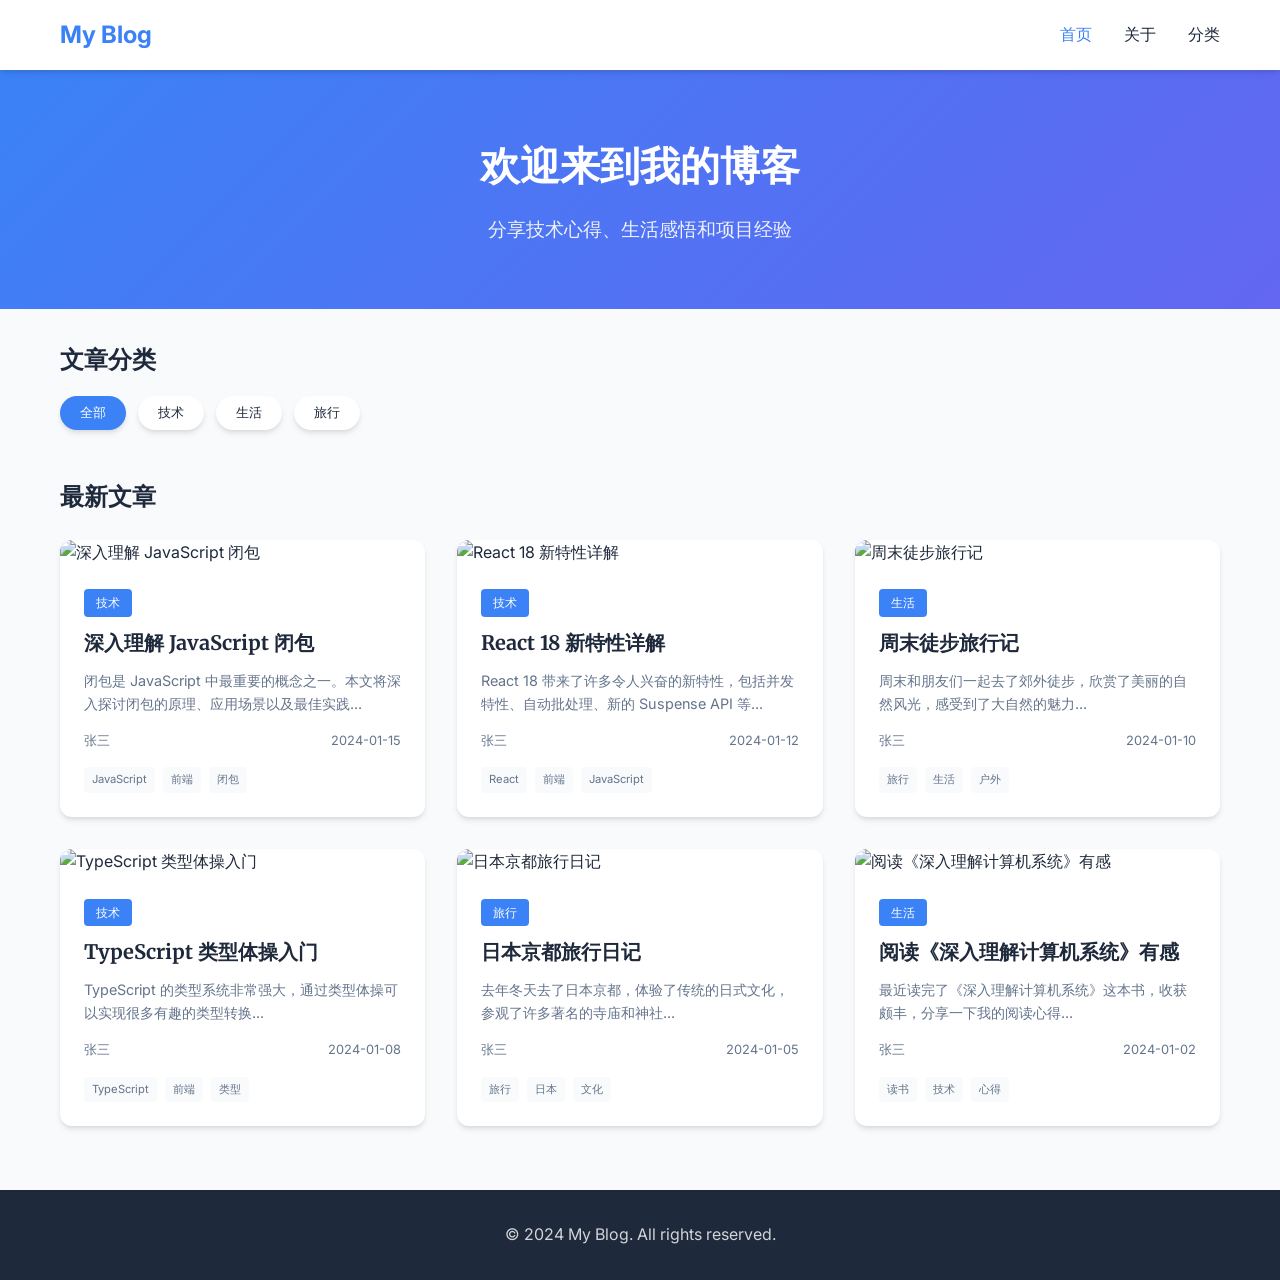
==== index.html @ d818fada "Initial commit for personal blog" ====
<!DOCTYPE html>
<html lang="zh-CN">
<head>
  <meta charset="UTF-8">
  <meta name="viewport" content="width=device-width, initial-scale=1.0">
  <title>个人博客 - 首页</title>
  <link rel="stylesheet" href="style.css">
  <link href="https://fonts.googleapis.com/css2?family=Inter:wght@300;400;500;600;700&family=Merriweather:wght@400;700&display=swap" rel="stylesheet">
</head>
<body>
  <header class="header">
    <nav class="nav">
      <div class="container">
        <a href="index.html" class="logo">My Blog</a>
        <ul class="nav-links">
          <li><a href="index.html" class="active">首页</a></li>
          <li><a href="about.html">关于</a></li>
          <li><a href="#categories">分类</a></li>
        </ul>
      </div>
    </nav>
  </header>

  <section class="hero">
    <div class="container hero-content">
      <h1>欢迎来到我的博客</h1>
      <p>分享技术心得、生活感悟和项目经验</p>
    </div>
  </section>

  <main class="main">
    <div class="container">
      <div class="content-wrapper">
        <section id="categories" class="categories">
          <h2>文章分类</h2>
          <div class="category-list">
            <button class="category-btn active" data-category="all">全部</button>
            <button class="category-btn" data-category="技术">技术</button>
            <button class="category-btn" data-category="生活">生活</button>
            <button class="category-btn" data-category="旅行">旅行</button>
          </div>
        </section>

        <section class="articles">
          <h2>最新文章</h2>
          <div class="article-grid" id="articleGrid">
          </div>
        </section>
      </div>
    </div>
  </main>

  <footer class="footer">
    <div class="container">
      <p>&copy; 2024 My Blog. All rights reserved.</p>
    </div>
  </footer>

  <script src="script.js"></script>
</body>
</html>
---- style.css ----
:root {
  --primary-color: #3B82F6;
  --secondary-color: #6366F1;
  --background-light: #F8FAFC;
  --text-dark: #1E293B;
  --text-muted: #64748B;
  --accent-orange: #F97316;
  --white: #FFFFFF;
  --shadow: 0 4px 6px -1px rgba(0, 0, 0, 0.1), 0 2px 4px -1px rgba(0, 0, 0, 0.06);
  --shadow-lg: 0 10px 15px -3px rgba(0, 0, 0, 0.1), 0 4px 6px -2px rgba(0, 0, 0, 0.05);
}

* {
  margin: 0;
  padding: 0;
  box-sizing: border-box;
}

body {
  font-family: 'Inter', sans-serif;
  background-color: var(--background-light);
  color: var(--text-dark);
  line-height: 1.6;
}

.container {
  max-width: 1200px;
  margin: 0 auto;
  padding: 0 20px;
}

.header {
  background: var(--white);
  box-shadow: var(--shadow);
  position: sticky;
  top: 0;
  z-index: 100;
}

.nav {
  padding: 1rem 0;
}

.nav .container {
  display: flex;
  justify-content: space-between;
  align-items: center;
}

.logo {
  font-size: 1.5rem;
  font-weight: 700;
  color: var(--primary-color);
  text-decoration: none;
}

.nav-links {
  list-style: none;
  display: flex;
  gap: 2rem;
}

.nav-links a {
  text-decoration: none;
  color: var(--text-dark);
  font-weight: 500;
  transition: color 0.3s ease;
}

.nav-links a:hover,
.nav-links a.active {
  color: var(--primary-color);
}

.hero {
  background: linear-gradient(135deg, var(--primary-color) 0%, var(--secondary-color) 100%);
  color: white;
  padding: 4rem 0;
  text-align: center;
}

.hero-content h1 {
  font-family: 'Merriweather', serif;
  font-size: 2.5rem;
  margin-bottom: 1rem;
}

.hero-content p {
  font-size: 1.2rem;
  opacity: 0.9;
}

.main {
  padding: 2rem 0;
}

.content-wrapper {
  display: grid;
  gap: 2rem;
}

.categories {
  margin-bottom: 1rem;
}

.categories h2 {
  font-family: 'Merriweather', serif;
  margin-bottom: 1rem;
  color: var(--text-dark);
}

.category-list {
  display: flex;
  flex-wrap: wrap;
  gap: 0.75rem;
}

.category-btn {
  padding: 0.5rem 1.25rem;
  border: none;
  border-radius: 20px;
  background: var(--white);
  color: var(--text-dark);
  cursor: pointer;
  font-weight: 500;
  transition: all 0.3s ease;
  box-shadow: var(--shadow);
}

.category-btn:hover,
.category-btn.active {
  background: var(--primary-color);
  color: white;
}

.articles h2 {
  font-family: 'Merriweather', serif;
  margin-bottom: 1.5rem;
  color: var(--text-dark);
}

.article-grid {
  display: grid;
  grid-template-columns: repeat(auto-fill, minmax(350px, 1fr));
  gap: 2rem;
}

.article-card {
  background: var(--white);
  border-radius: 12px;
  overflow: hidden;
  box-shadow: var(--shadow);
  transition: transform 0.3s ease, box-shadow 0.3s ease;
  cursor: pointer;
}

.article-card:hover {
  transform: translateY(-5px);
  box-shadow: var(--shadow-lg);
}

.article-image {
  width: 100%;
  height: 200px;
  object-fit: cover;
}

.article-content {
  padding: 1.5rem;
}

.article-category {
  display: inline-block;
  padding: 0.25rem 0.75rem;
  background: var(--primary-color);
  color: white;
  border-radius: 4px;
  font-size: 0.75rem;
  margin-bottom: 0.75rem;
}

.article-title {
  font-family: 'Merriweather', serif;
  font-size: 1.25rem;
  margin-bottom: 0.75rem;
  color: var(--text-dark);
  line-height: 1.4;
}

.article-excerpt {
  color: var(--text-muted);
  font-size: 0.9rem;
  margin-bottom: 1rem;
  display: -webkit-box;
  -webkit-line-clamp: 2;
  -webkit-box-orient: vertical;
  overflow: hidden;
}

.article-meta {
  display: flex;
  justify-content: space-between;
  align-items: center;
  color: var(--text-muted);
  font-size: 0.8rem;
}

.tags {
  display: flex;
  flex-wrap: wrap;
  gap: 0.5rem;
  margin-top: 1rem;
}

.tag {
  padding: 0.25rem 0.5rem;
  background: var(--background-light);
  color: var(--text-muted);
  border-radius: 4px;
  font-size: 0.7rem;
}

.footer {
  background: var(--text-dark);
  color: white;
  text-align: center;
  padding: 2rem 0;
  margin-top: 2rem;
}

.footer p {
  opacity: 0.8;
}

@media (max-width: 768px) {
  .nav-links {
    gap: 1rem;
  }
  
  .hero-content h1 {
    font-size: 1.8rem;
  }
  
  .article-grid {
    grid-template-columns: 1fr;
  }
  
  .article-card {
    margin-bottom: 1rem;
  }
}

.about-page {
  max-width: 800px;
  margin: 0 auto;
}

.about-header {
  text-align: center;
  margin-bottom: 2rem;
}

.about-avatar {
  width: 150px;
  height: 150px;
  border-radius: 50%;
  object-fit: cover;
  margin-bottom: 1rem;
  border: 4px solid var(--primary-color);
}

.about-header h1 {
  font-family: 'Merriweather', serif;
  font-size: 2rem;
  margin-bottom: 0.5rem;
}

.about-header p {
  color: var(--text-muted);
}

.about-section {
  background: var(--white);
  border-radius: 12px;
  padding: 2rem;
  margin-bottom: 2rem;
  box-shadow: var(--shadow);
}

.about-section h2 {
  font-family: 'Merriweather', serif;
  margin-bottom: 1rem;
  color: var(--primary-color);
}

.about-section p {
  color: var(--text-muted);
  line-height: 1.8;
  margin-bottom: 1rem;
}

.skills {
  display: flex;
  flex-wrap: wrap;
  gap: 0.75rem;
}

.skill-tag {
  padding: 0.5rem 1rem;
  background: linear-gradient(135deg, var(--primary-color) 0%, var(--secondary-color) 100%);
  color: white;
  border-radius: 20px;
  font-weight: 500;
}

.contact-info {
  display: flex;
  flex-direction: column;
  gap: 0.75rem;
}

.contact-info a {
  color: var(--primary-color);
  text-decoration: none;
  transition: color 0.3s ease;
}

.contact-info a:hover {
  color: var(--secondary-color);
}

.article-detail {
  max-width: 800px;
  margin: 0 auto;
}

.article-detail-header {
  margin-bottom: 2rem;
}

.article-detail-title {
  font-family: 'Merriweather', serif;
  font-size: 2.2rem;
  margin-bottom: 1rem;
}

.article-detail-meta {
  display: flex;
  flex-wrap: wrap;
  gap: 1.5rem;
  color: var(--text-muted);
  font-size: 0.9rem;
  margin-bottom: 1.5rem;
}

.article-detail-content {
  background: var(--white);
  border-radius: 12px;
  padding: 2rem;
  box-shadow: var(--shadow);
}

.article-detail-content p {
  margin-bottom: 1.5rem;
  font-size: 1.1rem;
  line-height: 1.8;
  color: var(--text-dark);
}

.article-detail-content h3 {
  font-family: 'Merriweather', serif;
  margin: 2rem 0 1rem;
  color: var(--primary-color);
}

.article-detail-content code {
  background: var(--background-light);
  padding: 0.25rem 0.5rem;
  border-radius: 4px;
  font-family: 'Consolas', monospace;
}

.article-detail-content pre {
  background: #1E293B;
  color: white;
  padding: 1rem;
  border-radius: 8px;
  overflow-x: auto;
  margin: 1rem 0;
}

.article-detail-content pre code {
  background: none;
  padding: 0;
}

.comments-section {
  margin-top: 2rem;
  background: var(--white);
  border-radius: 12px;
  padding: 2rem;
  box-shadow: var(--shadow);
}

.comments-section h3 {
  font-family: 'Merriweather', serif;
  margin-bottom: 1.5rem;
}

.comment {
  padding: 1rem;
  border-bottom: 1px solid var(--background-light);
  margin-bottom: 1rem;
}

.comment:last-child {
  border-bottom: none;
}

.comment-author {
  font-weight: 600;
  margin-bottom: 0.5rem;
}

.comment-text {
  color: var(--text-muted);
}

.back-link {
  display: inline-flex;
  align-items: center;
  gap: 0.5rem;
  color: var(--primary-color);
  text-decoration: none;
  font-weight: 500;
  margin-bottom: 2rem;
  transition: color 0.3s ease;
}

.back-link:hover {
  color: var(--secondary-color);
}

.related-articles {
  margin-top: 2rem;
}

.related-articles h3 {
  font-family: 'Merriweather', serif;
  margin-bottom: 1.5rem;
}

.related-list {
  display: grid;
  grid-template-columns: repeat(auto-fill, minmax(250px, 1fr));
  gap: 1.5rem;
}

.related-item {
  background: var(--white);
  border-radius: 8px;
  padding: 1rem;
  box-shadow: var(--shadow);
  cursor: pointer;
  transition: transform 0.3s ease;
}

.related-item:hover {
  transform: translateX(5px);
}

.related-item-title {
  font-size: 0.95rem;
  font-weight: 600;
  margin-bottom: 0.5rem;
}

.related-item-category {
  font-size: 0.8rem;
  color: var(--text-muted);
}
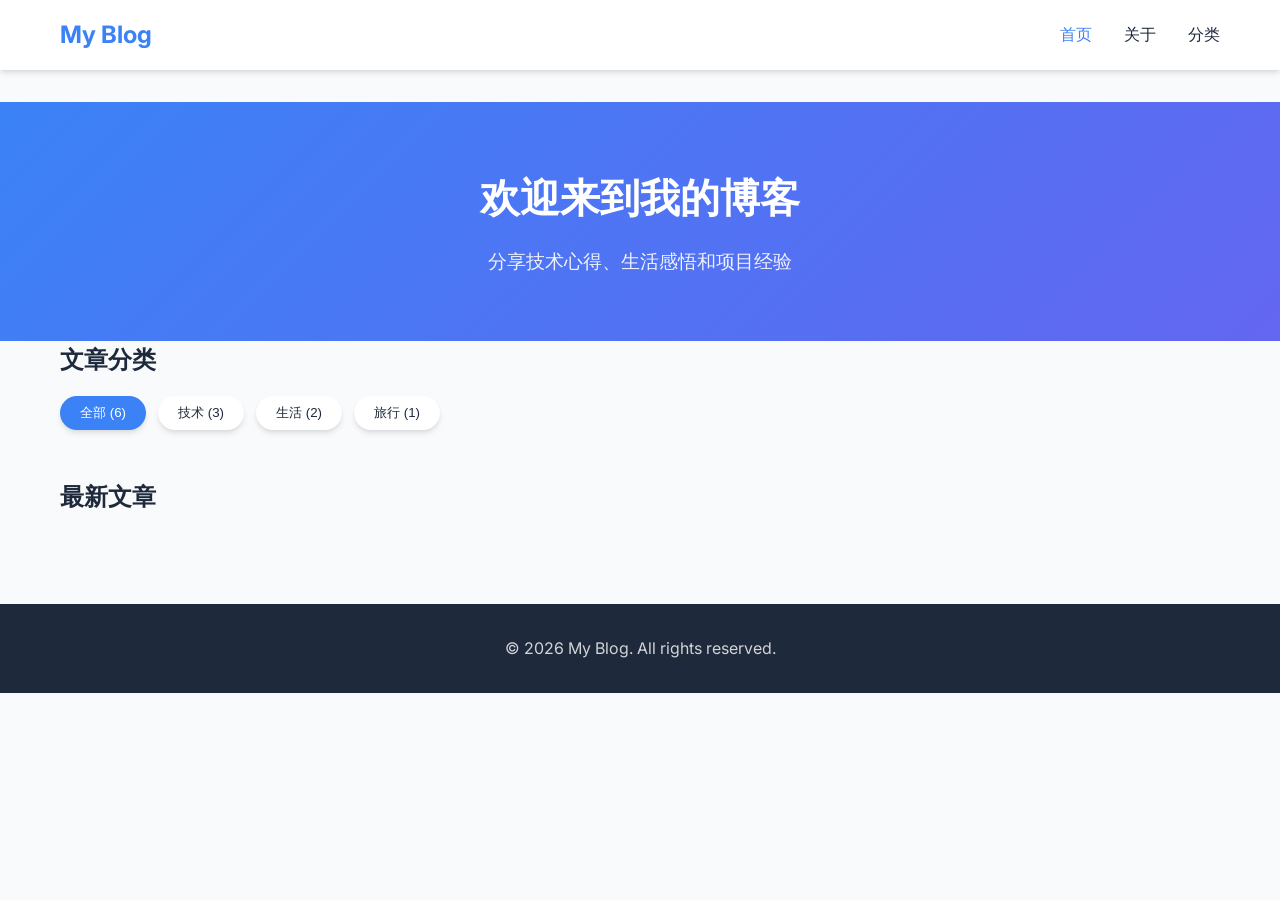
==== commit cd68c22f: "Refactor project structure: modularize components and pages" ====
--- a/index.html
+++ b/index.html
@@ -1,61 +1,32 @@
 <!DOCTYPE html>
 <html lang="zh-CN">
+
 <head>
   <meta charset="UTF-8">
   <meta name="viewport" content="width=device-width, initial-scale=1.0">
   <title>个人博客 - 首页</title>
-  <link rel="stylesheet" href="style.css">
-  <link href="https://fonts.googleapis.com/css2?family=Inter:wght@300;400;500;600;700&family=Merriweather:wght@400;700&display=swap" rel="stylesheet">
+  <link rel="stylesheet" href="src/styles/main.css">
+  <link
+    href="https://fonts.googleapis.com/css2?family=Inter:wght@300;400;500;600;700&family=Merriweather:wght@400;700&display=swap"
+    rel="stylesheet">
 </head>
+
 <body>
-  <header class="header">
-    <nav class="nav">
+  <div id="app">
+    <div id="header-container"></div>
+    <main class="main">
+      <div id="hero-container"></div>
       <div class="container">
-        <a href="index.html" class="logo">My Blog</a>
-        <ul class="nav-links">
-          <li><a href="index.html" class="active">首页</a></li>
-          <li><a href="about.html">关于</a></li>
-          <li><a href="#categories">分类</a></li>
-        </ul>
+        <div class="content-wrapper">
+          <div id="category-container"></div>
+          <div id="article-container"></div>
+        </div>
       </div>
-    </nav>
-  </header>
+    </main>
+    <div id="footer-container"></div>
+  </div>
 
-  <section class="hero">
-    <div class="container hero-content">
-      <h1>欢迎来到我的博客</h1>
-      <p>分享技术心得、生活感悟和项目经验</p>
-    </div>
-  </section>
+  <script type="module" src="src/pages/HomePage.js"></script>
+</body>
 
-  <main class="main">
-    <div class="container">
-      <div class="content-wrapper">
-        <section id="categories" class="categories">
-          <h2>文章分类</h2>
-          <div class="category-list">
-            <button class="category-btn active" data-category="all">全部</button>
-            <button class="category-btn" data-category="技术">技术</button>
-            <button class="category-btn" data-category="生活">生活</button>
-            <button class="category-btn" data-category="旅行">旅行</button>
-          </div>
-        </section>
-
-        <section class="articles">
-          <h2>最新文章</h2>
-          <div class="article-grid" id="articleGrid">
-          </div>
-        </section>
-      </div>
-    </div>
-  </main>
-
-  <footer class="footer">
-    <div class="container">
-      <p>&copy; 2024 My Blog. All rights reserved.</p>
-    </div>
-  </footer>
-
-  <script src="script.js"></script>
-</body>
 </html>
--- a/src/styles/main.css
+++ b/src/styles/main.css
@@ -0,0 +1,481 @@
+:root {
+  --primary-color: #3B82F6;
+  --secondary-color: #6366F1;
+  --background-light: #F8FAFC;
+  --text-dark: #1E293B;
+  --text-muted: #64748B;
+  --accent-orange: #F97316;
+  --white: #FFFFFF;
+  --shadow: 0 4px 6px -1px rgba(0, 0, 0, 0.1), 0 2px 4px -1px rgba(0, 0, 0, 0.06);
+  --shadow-lg: 0 10px 15px -3px rgba(0, 0, 0, 0.1), 0 4px 6px -2px rgba(0, 0, 0, 0.05);
+}
+
+* {
+  margin: 0;
+  padding: 0;
+  box-sizing: border-box;
+}
+
+body {
+  font-family: 'Inter', sans-serif;
+  background-color: var(--background-light);
+  color: var(--text-dark);
+  line-height: 1.6;
+}
+
+.container {
+  max-width: 1200px;
+  margin: 0 auto;
+  padding: 0 20px;
+}
+
+.header {
+  background: var(--white);
+  box-shadow: var(--shadow);
+  position: sticky;
+  top: 0;
+  z-index: 100;
+}
+
+.nav {
+  padding: 1rem 0;
+}
+
+.nav .container {
+  display: flex;
+  justify-content: space-between;
+  align-items: center;
+}
+
+.logo {
+  font-size: 1.5rem;
+  font-weight: 700;
+  color: var(--primary-color);
+  text-decoration: none;
+}
+
+.nav-links {
+  list-style: none;
+  display: flex;
+  gap: 2rem;
+}
+
+.nav-links a {
+  text-decoration: none;
+  color: var(--text-dark);
+  font-weight: 500;
+  transition: color 0.3s ease;
+}
+
+.nav-links a:hover,
+.nav-links a.active {
+  color: var(--primary-color);
+}
+
+.hero {
+  background: linear-gradient(135deg, var(--primary-color) 0%, var(--secondary-color) 100%);
+  color: white;
+  padding: 4rem 0;
+  text-align: center;
+}
+
+.hero-content h1 {
+  font-family: 'Merriweather', serif;
+  font-size: 2.5rem;
+  margin-bottom: 1rem;
+}
+
+.hero-content p {
+  font-size: 1.2rem;
+  opacity: 0.9;
+}
+
+.main {
+  padding: 2rem 0;
+}
+
+.content-wrapper {
+  display: grid;
+  gap: 2rem;
+}
+
+.categories {
+  margin-bottom: 1rem;
+}
+
+.categories h2 {
+  font-family: 'Merriweather', serif;
+  margin-bottom: 1rem;
+  color: var(--text-dark);
+}
+
+.category-list {
+  display: flex;
+  flex-wrap: wrap;
+  gap: 0.75rem;
+}
+
+.category-btn {
+  padding: 0.5rem 1.25rem;
+  border: none;
+  border-radius: 20px;
+  background: var(--white);
+  color: var(--text-dark);
+  cursor: pointer;
+  font-weight: 500;
+  transition: all 0.3s ease;
+  box-shadow: var(--shadow);
+}
+
+.category-btn:hover,
+.category-btn.active {
+  background: var(--primary-color);
+  color: white;
+}
+
+.articles h2 {
+  font-family: 'Merriweather', serif;
+  margin-bottom: 1.5rem;
+  color: var(--text-dark);
+}
+
+.article-grid {
+  display: grid;
+  grid-template-columns: repeat(auto-fill, minmax(350px, 1fr));
+  gap: 2rem;
+}
+
+.article-card {
+  background: var(--white);
+  border-radius: 12px;
+  overflow: hidden;
+  box-shadow: var(--shadow);
+  transition: transform 0.3s ease, box-shadow 0.3s ease;
+  cursor: pointer;
+}
+
+.article-card:hover {
+  transform: translateY(-5px);
+  box-shadow: var(--shadow-lg);
+}
+
+.article-image {
+  width: 100%;
+  height: 200px;
+  object-fit: cover;
+}
+
+.article-content {
+  padding: 1.5rem;
+}
+
+.article-category {
+  display: inline-block;
+  padding: 0.25rem 0.75rem;
+  background: var(--primary-color);
+  color: white;
+  border-radius: 4px;
+  font-size: 0.75rem;
+  margin-bottom: 0.75rem;
+}
+
+.article-title {
+  font-family: 'Merriweather', serif;
+  font-size: 1.25rem;
+  margin-bottom: 0.75rem;
+  color: var(--text-dark);
+  line-height: 1.4;
+}
+
+.article-excerpt {
+  color: var(--text-muted);
+  font-size: 0.9rem;
+  margin-bottom: 1rem;
+  display: -webkit-box;
+  -webkit-line-clamp: 2;
+  -webkit-box-orient: vertical;
+  overflow: hidden;
+}
+
+.article-meta {
+  display: flex;
+  justify-content: space-between;
+  align-items: center;
+  color: var(--text-muted);
+  font-size: 0.8rem;
+}
+
+.tags {
+  display: flex;
+  flex-wrap: wrap;
+  gap: 0.5rem;
+  margin-top: 1rem;
+}
+
+.tag {
+  padding: 0.25rem 0.5rem;
+  background: var(--background-light);
+  color: var(--text-muted);
+  border-radius: 4px;
+  font-size: 0.7rem;
+}
+
+.footer {
+  background: var(--text-dark);
+  color: white;
+  text-align: center;
+  padding: 2rem 0;
+  margin-top: 2rem;
+}
+
+.footer p {
+  opacity: 0.8;
+}
+
+@media (max-width: 768px) {
+  .nav-links {
+    gap: 1rem;
+  }
+  
+  .hero-content h1 {
+    font-size: 1.8rem;
+  }
+  
+  .article-grid {
+    grid-template-columns: 1fr;
+  }
+  
+  .article-card {
+    margin-bottom: 1rem;
+  }
+}
+
+.about-page {
+  max-width: 800px;
+  margin: 0 auto;
+}
+
+.about-header {
+  text-align: center;
+  margin-bottom: 2rem;
+}
+
+.about-avatar {
+  width: 150px;
+  height: 150px;
+  border-radius: 50%;
+  object-fit: cover;
+  margin-bottom: 1rem;
+  border: 4px solid var(--primary-color);
+}
+
+.about-header h1 {
+  font-family: 'Merriweather', serif;
+  font-size: 2rem;
+  margin-bottom: 0.5rem;
+}
+
+.about-header p {
+  color: var(--text-muted);
+}
+
+.about-section {
+  background: var(--white);
+  border-radius: 12px;
+  padding: 2rem;
+  margin-bottom: 2rem;
+  box-shadow: var(--shadow);
+}
+
+.about-section h2 {
+  font-family: 'Merriweather', serif;
+  margin-bottom: 1rem;
+  color: var(--primary-color);
+}
+
+.about-section p {
+  color: var(--text-muted);
+  line-height: 1.8;
+  margin-bottom: 1rem;
+}
+
+.skills {
+  display: flex;
+  flex-wrap: wrap;
+  gap: 0.75rem;
+}
+
+.skill-tag {
+  padding: 0.5rem 1rem;
+  background: linear-gradient(135deg, var(--primary-color) 0%, var(--secondary-color) 100%);
+  color: white;
+  border-radius: 20px;
+  font-weight: 500;
+}
+
+.contact-info {
+  display: flex;
+  flex-direction: column;
+  gap: 0.75rem;
+}
+
+.contact-info a {
+  color: var(--primary-color);
+  text-decoration: none;
+  transition: color 0.3s ease;
+}
+
+.contact-info a:hover {
+  color: var(--secondary-color);
+}
+
+.article-detail {
+  max-width: 800px;
+  margin: 0 auto;
+}
+
+.article-detail-header {
+  margin-bottom: 2rem;
+}
+
+.article-detail-title {
+  font-family: 'Merriweather', serif;
+  font-size: 2.2rem;
+  margin-bottom: 1rem;
+}
+
+.article-detail-meta {
+  display: flex;
+  flex-wrap: wrap;
+  gap: 1.5rem;
+  color: var(--text-muted);
+  font-size: 0.9rem;
+  margin-bottom: 1.5rem;
+}
+
+.article-detail-content {
+  background: var(--white);
+  border-radius: 12px;
+  padding: 2rem;
+  box-shadow: var(--shadow);
+}
+
+.article-detail-content p {
+  margin-bottom: 1.5rem;
+  font-size: 1.1rem;
+  line-height: 1.8;
+  color: var(--text-dark);
+}
+
+.article-detail-content h3 {
+  font-family: 'Merriweather', serif;
+  margin: 2rem 0 1rem;
+  color: var(--primary-color);
+}
+
+.article-detail-content code {
+  background: var(--background-light);
+  padding: 0.25rem 0.5rem;
+  border-radius: 4px;
+  font-family: 'Consolas', monospace;
+}
+
+.article-detail-content pre {
+  background: #1E293B;
+  color: white;
+  padding: 1rem;
+  border-radius: 8px;
+  overflow-x: auto;
+  margin: 1rem 0;
+}
+
+.article-detail-content pre code {
+  background: none;
+  padding: 0;
+}
+
+.comments-section {
+  margin-top: 2rem;
+  background: var(--white);
+  border-radius: 12px;
+  padding: 2rem;
+  box-shadow: var(--shadow);
+}
+
+.comments-section h3 {
+  font-family: 'Merriweather', serif;
+  margin-bottom: 1.5rem;
+}
+
+.comment {
+  padding: 1rem;
+  border-bottom: 1px solid var(--background-light);
+  margin-bottom: 1rem;
+}
+
+.comment:last-child {
+  border-bottom: none;
+}
+
+.comment-author {
+  font-weight: 600;
+  margin-bottom: 0.5rem;
+}
+
+.comment-text {
+  color: var(--text-muted);
+}
+
+.back-link {
+  display: inline-flex;
+  align-items: center;
+  gap: 0.5rem;
+  color: var(--primary-color);
+  text-decoration: none;
+  font-weight: 500;
+  margin-bottom: 2rem;
+  transition: color 0.3s ease;
+}
+
+.back-link:hover {
+  color: var(--secondary-color);
+}
+
+.related-articles {
+  margin-top: 2rem;
+}
+
+.related-articles h3 {
+  font-family: 'Merriweather', serif;
+  margin-bottom: 1.5rem;
+}
+
+.related-list {
+  display: grid;
+  grid-template-columns: repeat(auto-fill, minmax(250px, 1fr));
+  gap: 1.5rem;
+}
+
+.related-item {
+  background: var(--white);
+  border-radius: 8px;
+  padding: 1rem;
+  box-shadow: var(--shadow);
+  cursor: pointer;
+  transition: transform 0.3s ease;
+}
+
+.related-item:hover {
+  transform: translateX(5px);
+}
+
+.related-item-title {
+  font-size: 0.95rem;
+  font-weight: 600;
+  margin-bottom: 0.5rem;
+}
+
+.related-item-category {
+  font-size: 0.8rem;
+  color: var(--text-muted);
+}
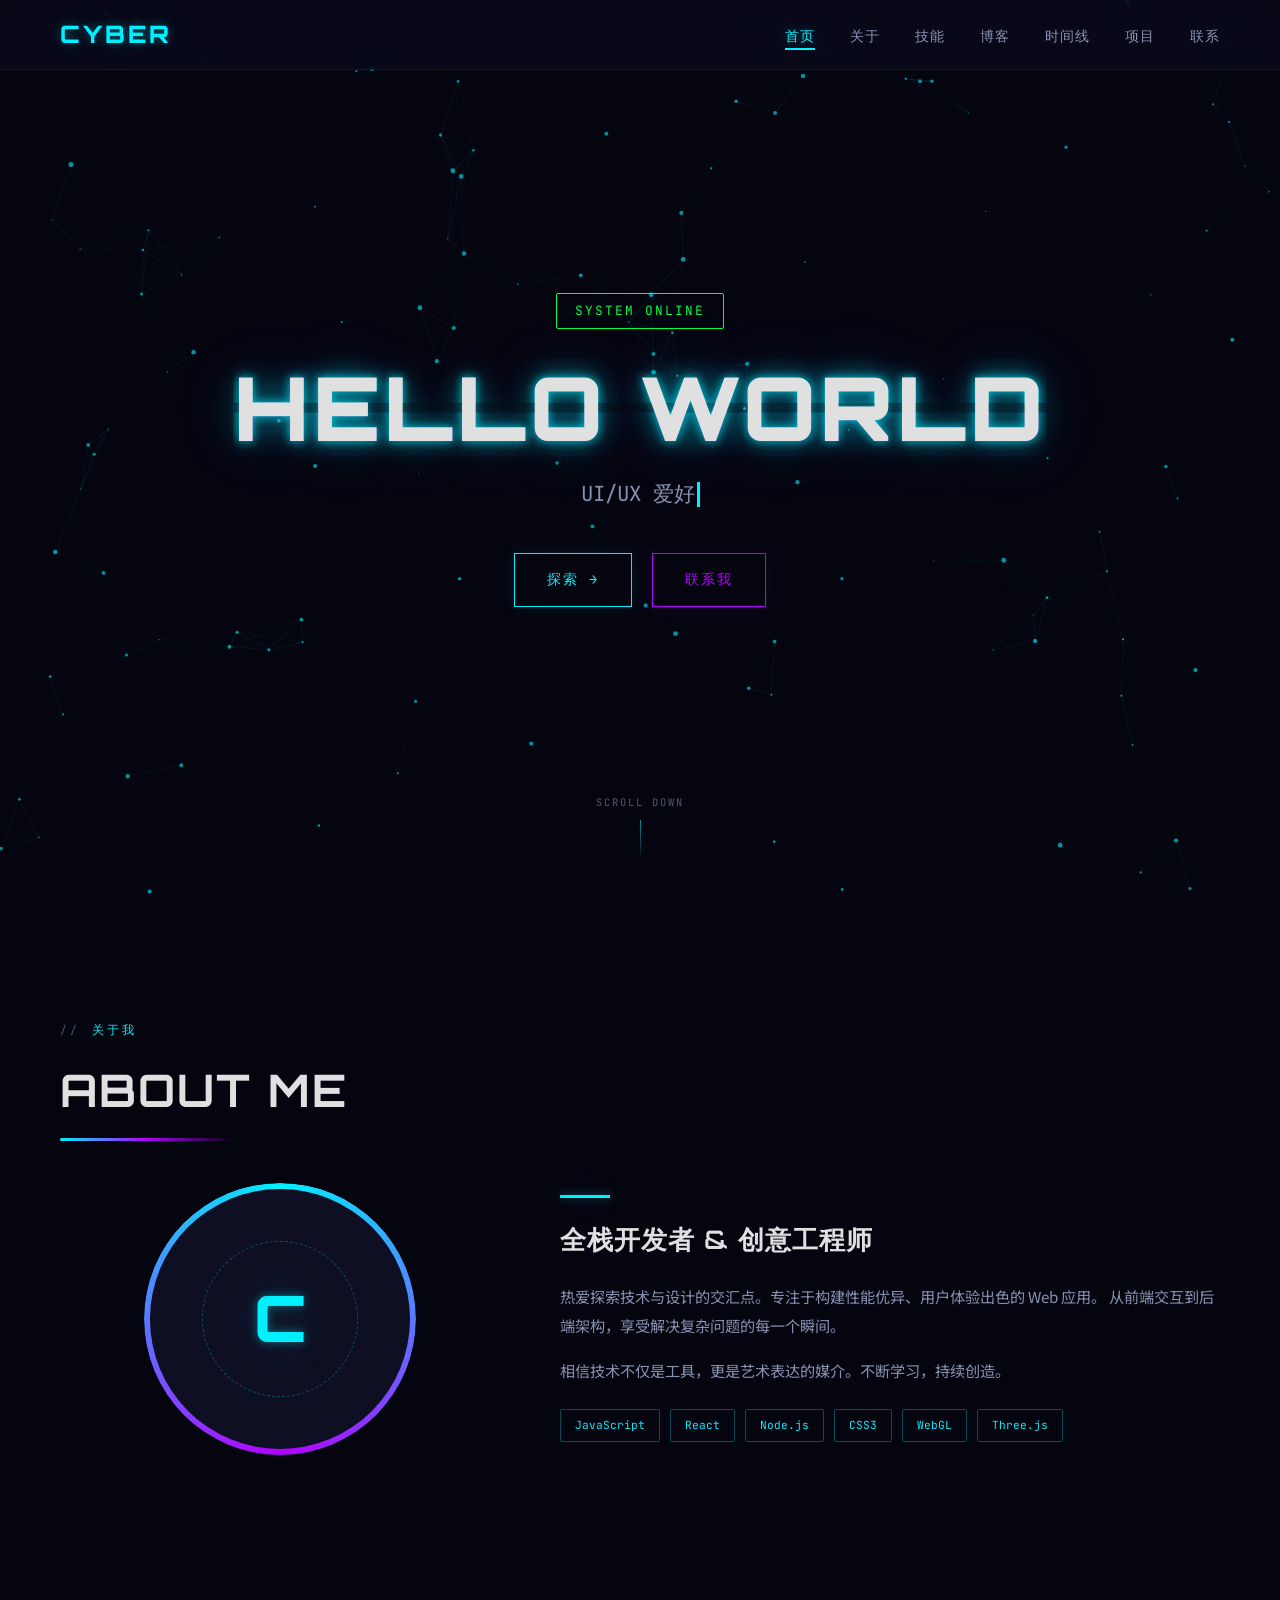
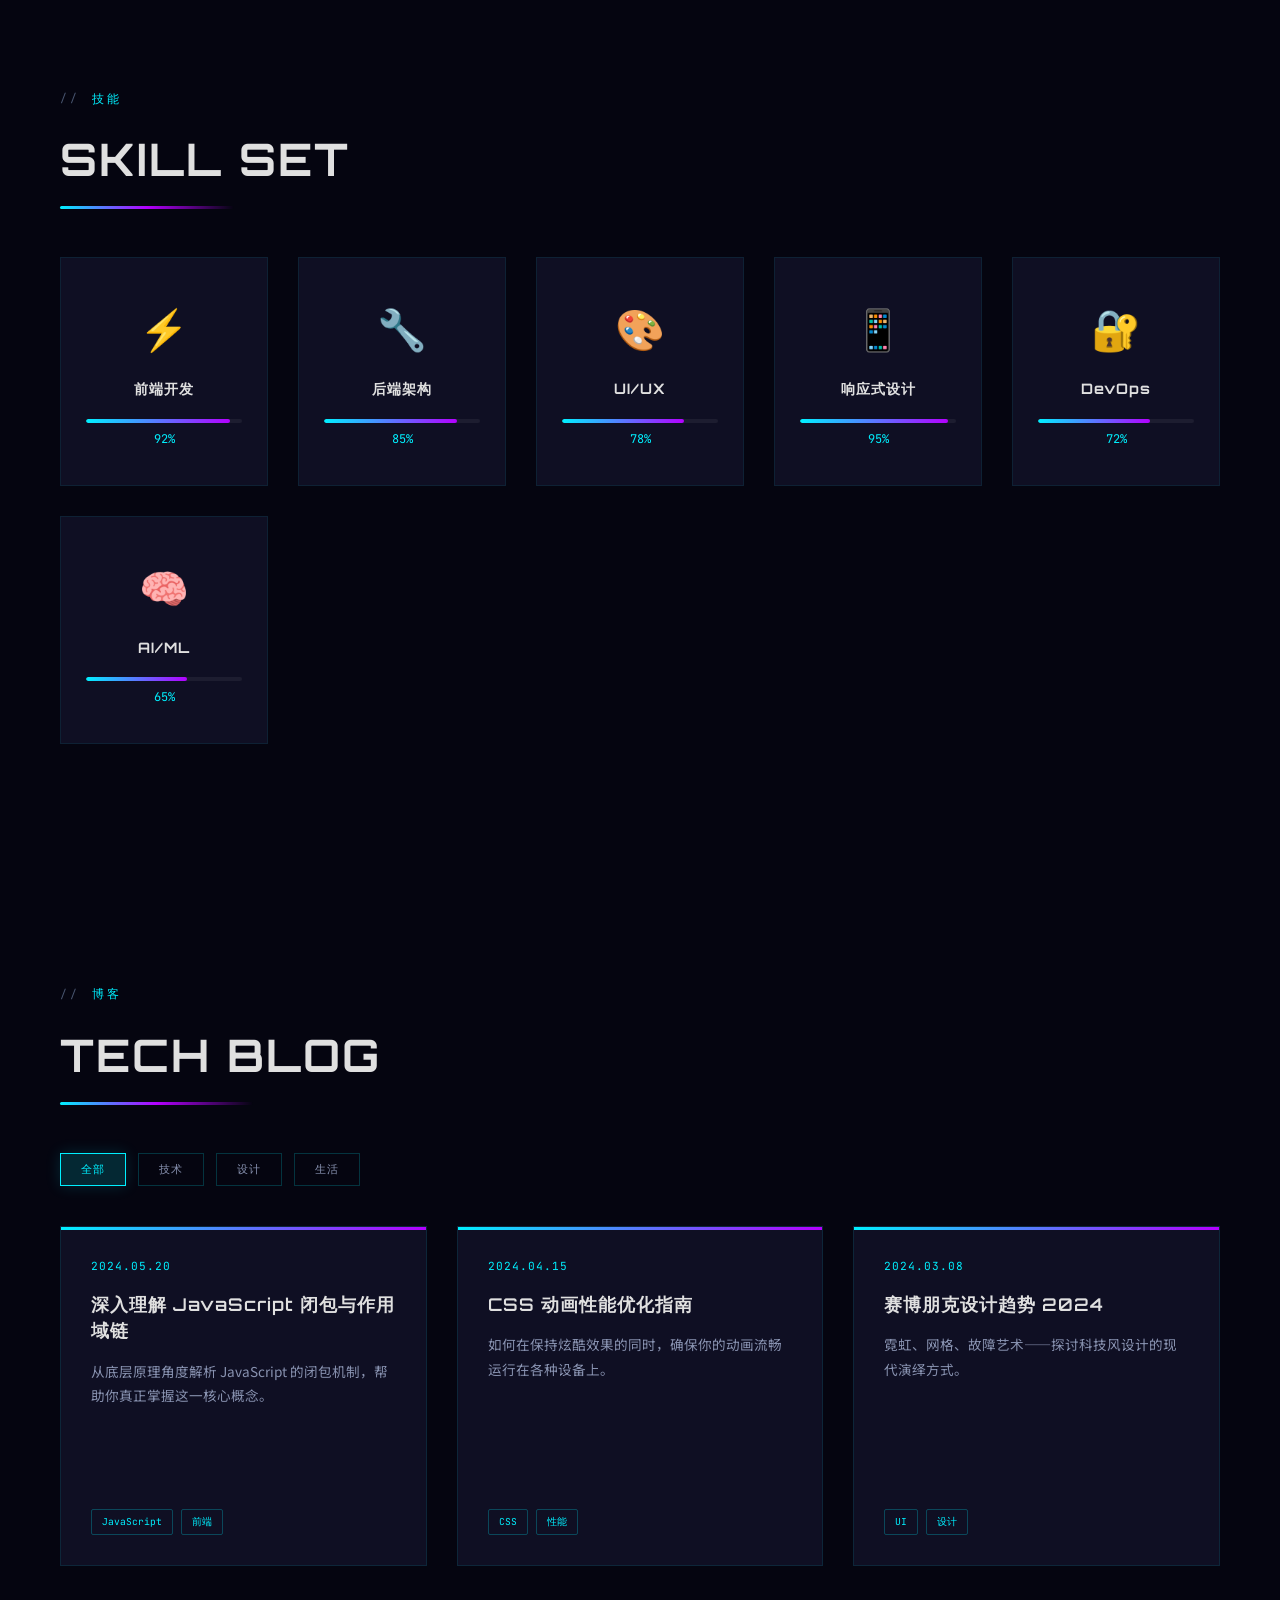
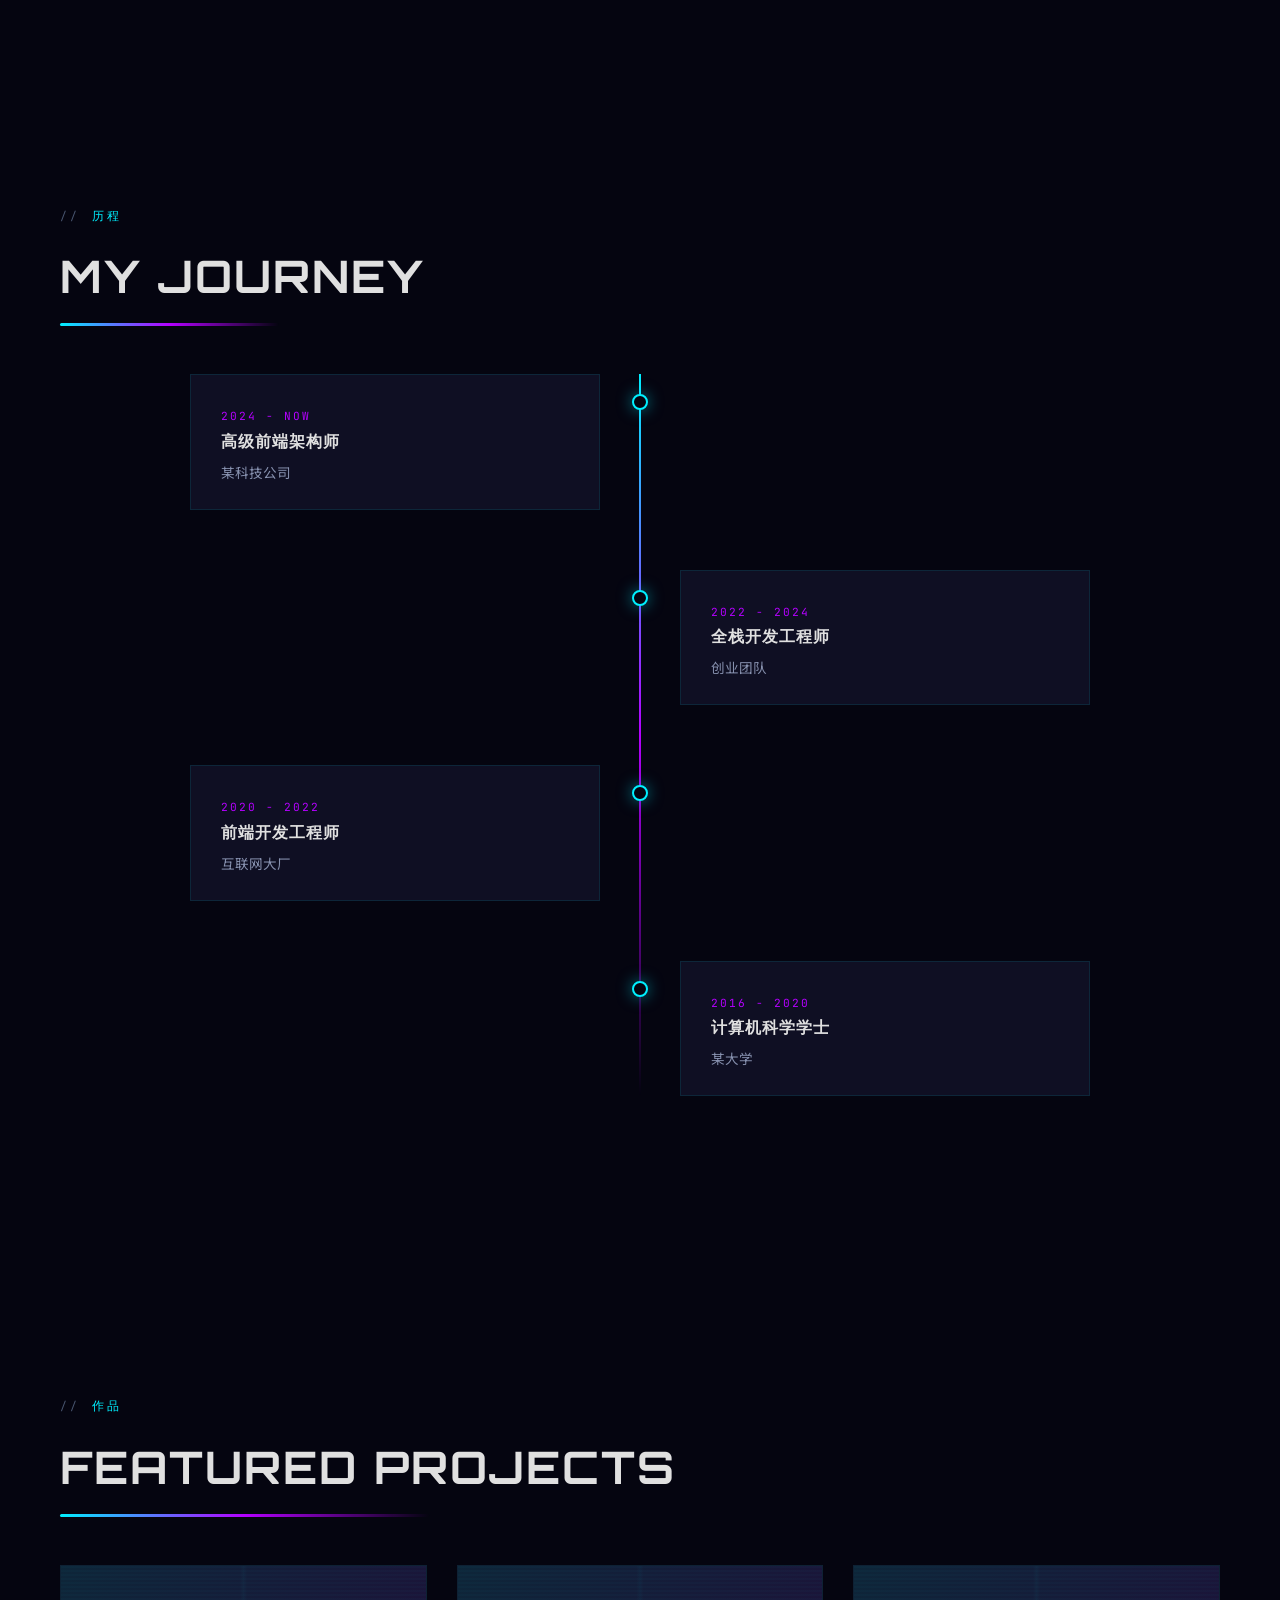
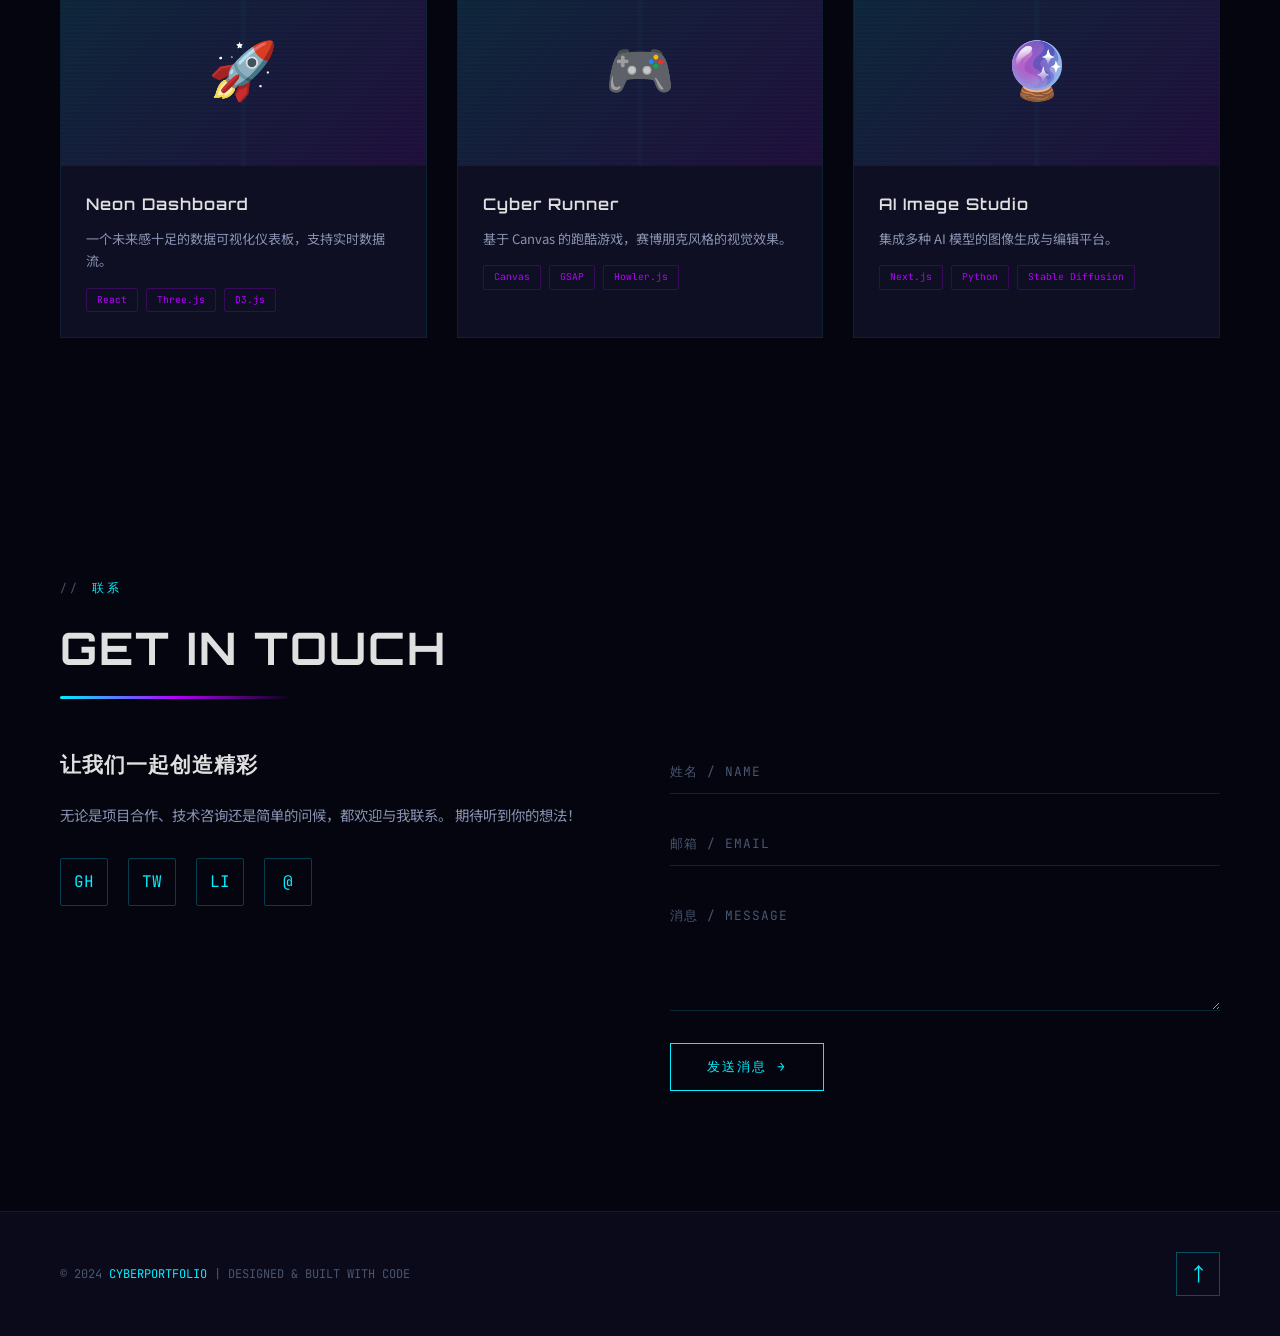
==== commit c176aa7a: "111" ====
--- a/index.html
+++ b/index.html
@@ -1,32 +1,1797 @@
 <!DOCTYPE html>
 <html lang="zh-CN">
-
 <head>
-  <meta charset="UTF-8">
-  <meta name="viewport" content="width=device-width, initial-scale=1.0">
-  <title>个人博客 - 首页</title>
-  <link rel="stylesheet" href="src/styles/main.css">
-  <link
-    href="https://fonts.googleapis.com/css2?family=Inter:wght@300;400;500;600;700&family=Merriweather:wght@400;700&display=swap"
-    rel="stylesheet">
+<meta charset="UTF-8">
+<meta name="viewport" content="width=device-width, initial-scale=1.0">
+<title>CYBERPORTFOLIO — 个人博客</title>
+<link rel="preconnect" href="https://fonts.googleapis.com">
+<link rel="preconnect" href="https://fonts.gstatic.com" crossorigin>
+<link href="https://fonts.googleapis.com/css2?family=Orbitron:wght@400;500;600;700;800;900&family=JetBrains+Mono:wght@300;400;500;600;700&family=Noto+Sans+SC:wght@300;400;500;700;900&display=swap" rel="stylesheet">
+<style>
+:root {
+  --bg-primary: #050510;
+  --bg-secondary: #0a0a1a;
+  --bg-card: #0f0f23;
+  --color-cyan: #00f0ff;
+  --color-cyan-dim: rgba(0, 240, 255, 0.15);
+  --color-purple: #b400ff;
+  --color-purple-dim: rgba(180, 0, 255, 0.15);
+  --color-green: #00ff41;
+  --color-green-dim: rgba(0, 255, 65, 0.12);
+  --color-white: #e0e0e0;
+  --color-gray: #8892b0;
+  --color-dark-gray: #495670;
+  --font-display: 'Orbitron', sans-serif;
+  --font-mono: 'JetBrains Mono', monospace;
+  --font-body: 'Noto Sans SC', sans-serif;
+  --nav-height: 70px;
+  --glow-cyan: 0 0 10px rgba(0, 240, 255, 0.4), 0 0 40px rgba(0, 240, 255, 0.15);
+  --glow-purple: 0 0 10px rgba(180, 0, 255, 0.4), 0 0 40px rgba(180, 0, 255, 0.15);
+}
+
+* { margin: 0; padding: 0; box-sizing: border-box; }
+
+html { scroll-behavior: smooth; scrollbar-width: thin; scrollbar-color: var(--color-cyan) var(--bg-primary); }
+
+body {
+  background: var(--bg-primary);
+  color: var(--color-white);
+  font-family: var(--font-body);
+  line-height: 1.7;
+  overflow-x: hidden;
+  cursor: default;
+}
+
+::-webkit-scrollbar { width: 6px; }
+::-webkit-scrollbar-track { background: var(--bg-primary); }
+::-webkit-scrollbar-thumb { background: var(--color-cyan); border-radius: 3px; }
+::-webkit-scrollbar-thumb:hover { background: var(--color-purple); }
+
+::selection { background: var(--color-cyan-dim); color: var(--color-cyan); }
+
+#particle-canvas {
+  position: fixed;
+  top: 0; left: 0;
+  width: 100%; height: 100%;
+  z-index: 0;
+  pointer-events: none;
+}
+
+/* ===== NAVIGATION ===== */
+.nav {
+  position: fixed;
+  top: 0; left: 0; right: 0;
+  height: var(--nav-height);
+  z-index: 1000;
+  display: flex;
+  align-items: center;
+  justify-content: space-between;
+  padding: 0 60px;
+  background: rgba(10, 10, 26, 0.75);
+  backdrop-filter: blur(20px) saturate(180%);
+  -webkit-backdrop-filter: blur(20px) saturate(180%);
+  border-bottom: 1px solid rgba(0, 240, 255, 0.08);
+  transition: all 0.3s ease;
+}
+
+.nav.scrolled { background: rgba(10, 10, 26, 0.92); box-shadow: 0 4px 30px rgba(0, 0, 0, 0.5); }
+
+.nav-logo {
+  font-family: var(--font-display);
+  font-size: 1.5rem;
+  font-weight: 800;
+  color: var(--color-cyan);
+  text-shadow: var(--glow-cyan);
+  letter-spacing: 3px;
+  text-decoration: none;
+  position: relative;
+}
+
+.nav-logo::after {
+  content: '';
+  position: absolute;
+  bottom: -2px; left: 0; right: 0;
+  height: 2px;
+  background: linear-gradient(90deg, var(--color-cyan), var(--color-purple));
+  transform: scaleX(0);
+  transition: transform 0.3s ease;
+  transform-origin: left;
+}
+
+.nav-logo:hover::after { transform: scaleX(1); }
+
+.nav-links {
+  display: flex;
+  list-style: none;
+  gap: 35px;
+}
+
+.nav-links a {
+  font-family: var(--font-mono);
+  font-size: 0.85rem;
+  color: var(--color-gray);
+  text-decoration: none;
+  position: relative;
+  padding: 5px 0;
+  transition: color 0.3s ease;
+  letter-spacing: 1px;
+}
+
+.nav-links a::before {
+  content: '';
+  position: absolute;
+  bottom: 0; left: 0; right: 0;
+  height: 2px;
+  background: var(--color-cyan);
+  transform: scaleX(0);
+  transition: transform 0.3s cubic-bezier(0.175, 0.885, 0.32, 1.275);
+}
+
+.nav-links a:hover, .nav-links a.active { color: var(--color-cyan); text-shadow: var(--glow-cyan); }
+.nav-links a:hover::before, .nav-links a.active::before { transform: scaleX(1); }
+
+.nav-toggle {
+  display: none;
+  flex-direction: column;
+  gap: 5px;
+  cursor: pointer;
+  z-index: 1001;
+}
+
+.nav-toggle span {
+  width: 28px;
+  height: 2px;
+  background: var(--color-cyan);
+  transition: all 0.3s ease;
+  box-shadow: 0 0 6px rgba(0, 240, 255, 0.5);
+}
+
+.nav-toggle.active span:nth-child(1) { transform: rotate(45deg) translate(5px, 5px); }
+.nav-toggle.active span:nth-child(2) { opacity: 0; }
+.nav-toggle.active span:nth-child(3) { transform: rotate(-45deg) translate(5px, -5px); }
+
+/* ===== HERO ===== */
+.hero {
+  position: relative;
+  z-index: 1;
+  min-height: 100vh;
+  display: flex;
+  align-items: center;
+  justify-content: center;
+  text-align: center;
+  padding: 0 40px;
+}
+
+.hero-content {
+  position: relative;
+  z-index: 2;
+}
+
+.hero-badge {
+  display: inline-block;
+  font-family: var(--font-mono);
+  font-size: 0.8rem;
+  color: var(--color-green);
+  border: 1px solid var(--color-green);
+  padding: 6px 18px;
+  border-radius: 2px;
+  margin-bottom: 30px;
+  letter-spacing: 2px;
+  animation: badgePulse 2s ease-in-out infinite;
+}
+
+@keyframes badgePulse {
+  0%, 100% { box-shadow: 0 0 5px rgba(0, 255, 65, 0.2); }
+  50% { box-shadow: 0 0 20px rgba(0, 255, 65, 0.5); }
+}
+
+.hero-title {
+  font-family: var(--font-display);
+  font-size: clamp(2.8rem, 7vw, 5.5rem);
+  font-weight: 900;
+  line-height: 1.1;
+  letter-spacing: 4px;
+  margin-bottom: 20px;
+  position: relative;
+}
+
+.hero-title .glitch-text {
+  display: block;
+  position: relative;
+  color: var(--color-white);
+  text-shadow:
+    0 0 10px rgba(0, 240, 255, 0.5),
+    0 0 30px rgba(0, 240, 255, 0.3),
+    0 0 60px rgba(0, 240, 255, 0.15),
+    0 0 100px rgba(180, 0, 255, 0.1);
+}
+
+.hero-title .glitch-text::before,
+.hero-title .glitch-text::after {
+  content: attr(data-text);
+  position: absolute;
+  top: 0; left: 0;
+  width: 100%; height: 100%;
+  opacity: 0.8;
+}
+
+.hero-title .glitch-text::before {
+  color: var(--color-cyan);
+  z-index: -1;
+  animation: glitchAnim1 2.5s infinite;
+  clip-path: polygon(0 0, 100% 0, 100% 45%, 0 45%);
+}
+
+.hero-title .glitch-text::after {
+  color: var(--color-purple);
+  z-index: -2;
+  animation: glitchAnim2 2.5s infinite;
+  clip-path: polygon(0 55%, 100% 55%, 100% 100%, 0 100%);
+}
+
+@keyframes glitchAnim1 {
+  0%, 100% { transform: translate(0); }
+  20% { transform: translate(-3px, 2px); }
+  40% { transform: translate(3px, -1px); }
+  60% { transform: translate(-1px, 1px); }
+  80% { transform: translate(2px, -2px); }
+}
+
+@keyframes glitchAnim2 {
+  0%, 100% { transform: translate(0); }
+  20% { transform: translate(3px, -1px); }
+  40% { transform: translate(-2px, 2px); }
+  60% { transform: translate(1px, -2px); }
+  80% { transform: translate(-3px, 1px); }
+}
+
+.hero-subtitle {
+  font-family: var(--font-mono);
+  font-size: clamp(1rem, 2vw, 1.3rem);
+  color: var(--color-gray);
+  margin-bottom: 40px;
+  min-height: 1.8em;
+}
+
+.typing-cursor {
+  display: inline-block;
+  width: 3px;
+  height: 1.2em;
+  background: var(--color-cyan);
+  margin-left: 2px;
+  vertical-align: text-bottom;
+  animation: cursorBlink 0.8s infinite;
+}
+
+@keyframes cursorBlink {
+  0%, 100% { opacity: 1; }
+  50% { opacity: 0; }
+}
+
+.hero-cta {
+  display: flex;
+  gap: 20px;
+  justify-content: center;
+  flex-wrap: wrap;
+}
+
+.btn {
+  font-family: var(--font-mono);
+  font-size: 0.85rem;
+  padding: 14px 32px;
+  border: 1px solid transparent;
+  cursor: pointer;
+  letter-spacing: 2px;
+  text-decoration: none;
+  position: relative;
+  transition: all 0.35s ease;
+  display: inline-flex;
+  align-items: center;
+  gap: 10px;
+}
+
+.btn-primary {
+  background: transparent;
+  border-color: var(--color-cyan);
+  color: var(--color-cyan);
+  box-shadow: 0 0 15px rgba(0, 240, 255, 0.1);
+}
+
+.btn-primary:hover {
+  background: var(--color-cyan-dim);
+  box-shadow: var(--glow-cyan);
+  transform: translateY(-2px);
+}
+
+.btn-secondary {
+  background: transparent;
+  border-color: var(--color-purple);
+  color: var(--color-purple);
+  box-shadow: 0 0 15px rgba(180, 0, 255, 0.1);
+}
+
+.btn-secondary:hover {
+  background: var(--color-purple-dim);
+  box-shadow: var(--glow-purple);
+  transform: translateY(-2px);
+}
+
+.scroll-indicator {
+  position: absolute;
+  bottom: 40px;
+  left: 50%;
+  transform: translateX(-50%);
+  display: flex;
+  flex-direction: column;
+  align-items: center;
+  gap: 8px;
+  opacity: 0.6;
+}
+
+.scroll-indicator span {
+  font-family: var(--font-mono);
+  font-size: 0.65rem;
+  color: var(--color-gray);
+  letter-spacing: 2px;
+}
+
+.scroll-line {
+  width: 1px;
+  height: 40px;
+  background: linear-gradient(to bottom, var(--color-cyan), transparent);
+  animation: scrollLine 2s ease-in-out infinite;
+}
+
+@keyframes scrollLine {
+  0%, 100% { transform: scaleY(0.3); opacity: 0.3; }
+  50% { transform: scaleY(1); opacity: 1; }
+}
+
+/* ===== SECTION COMMONS ===== */
+.section {
+  position: relative;
+  z-index: 1;
+  padding: 120px 60px;
+}
+
+.section-label {
+  font-family: var(--font-mono);
+  font-size: 0.75rem;
+  color: var(--color-cyan);
+  letter-spacing: 3px;
+  margin-bottom: 12px;
+  display: flex;
+  align-items: center;
+  gap: 12px;
+}
+
+.section-label::before {
+  content: '//';
+  color: var(--color-dark-gray);
+  font-size: 0.7rem;
+}
+
+.section-title {
+  font-family: var(--font-display);
+  font-size: clamp(1.8rem, 3.5vw, 2.8rem);
+  font-weight: 700;
+  letter-spacing: 2px;
+  margin-bottom: 60px;
+  position: relative;
+  display: inline-block;
+}
+
+.section-title::after {
+  content: '';
+  position: absolute;
+  bottom: -12px; left: 0;
+  width: 60%;
+  height: 3px;
+  background: linear-gradient(90deg, var(--color-cyan), var(--color-purple), transparent);
+  border-radius: 2px;
+}
+
+.container { max-width: 1200px; margin: 0 auto; }
+
+/* Reveal animation */
+.reveal {
+  opacity: 0;
+  transform: translateY(30px);
+  transition: opacity 0.8s ease, transform 0.8s ease;
+}
+
+.reveal.visible {
+  opacity: 1;
+  transform: translateY(0);
+}
+
+.reveal-left {
+  opacity: 0;
+  transform: translateX(-40px);
+  transition: opacity 0.8s ease, transform 0.8s ease;
+}
+
+.reveal-left.visible {
+  opacity: 1;
+  transform: translateX(0);
+}
+
+.reveal-right {
+  opacity: 0;
+  transform: translateX(40px);
+  transition: opacity 0.8s ease, transform 0.8s ease;
+}
+
+.reveal-right.visible {
+  opacity: 1;
+  transform: translateX(0);
+}
+
+/* ===== ABOUT ===== */
+.about-grid {
+  display: grid;
+  grid-template-columns: 1fr 1.5fr;
+  gap: 60px;
+  align-items: center;
+}
+
+.about-avatar-wrapper {
+  display: flex;
+  justify-content: center;
+  position: relative;
+}
+
+.about-avatar-ring {
+  width: 260px;
+  height: 260px;
+  border-radius: 50%;
+  position: relative;
+  display: flex;
+  align-items: center;
+  justify-content: center;
+  background: var(--bg-card);
+}
+
+.about-avatar-ring::before {
+  content: '';
+  position: absolute;
+  inset: -6px;
+  border-radius: 50%;
+  padding: 6px;
+  background: conic-gradient(from 0deg, var(--color-cyan), var(--color-purple), var(--color-cyan));
+  -webkit-mask: linear-gradient(#fff 0 0) content-box, linear-gradient(#fff 0 0);
+  mask: linear-gradient(#fff 0 0) content-box, linear-gradient(#fff 0 0);
+  -webkit-mask-composite: xor;
+  mask-composite: exclude;
+  animation: ringRotate 4s linear infinite;
+}
+
+@keyframes ringRotate {
+  0% { transform: rotate(0deg); }
+  100% { transform: rotate(360deg); }
+}
+
+.about-avatar-placeholder {
+  font-family: var(--font-display);
+  font-size: 4rem;
+  font-weight: 900;
+  color: var(--color-cyan);
+  text-shadow: var(--glow-cyan);
+}
+
+.about-avatar-dots {
+  position: absolute;
+  width: 100%;
+  height: 100%;
+  border-radius: 50%;
+  overflow: hidden;
+}
+
+.about-avatar-dots::before {
+  content: '';
+  position: absolute;
+  inset: 20%;
+  border-radius: 50%;
+  border: 1px dashed rgba(0, 240, 255, 0.3);
+  animation: ringRotate 8s linear infinite reverse;
+}
+
+.about-text h3 {
+  font-family: var(--font-display);
+  font-size: 1.6rem;
+  font-weight: 600;
+  margin-bottom: 20px;
+  color: var(--color-white);
+  letter-spacing: 1px;
+}
+
+.about-text .highlight-line {
+  width: 50px;
+  height: 3px;
+  background: var(--color-cyan);
+  margin-bottom: 20px;
+  box-shadow: var(--glow-cyan);
+}
+
+.about-text p {
+  color: var(--color-gray);
+  font-size: 0.95rem;
+  margin-bottom: 16px;
+  line-height: 1.9;
+}
+
+.about-tags {
+  display: flex;
+  flex-wrap: wrap;
+  gap: 10px;
+  margin-top: 24px;
+}
+
+.tag {
+  font-family: var(--font-mono);
+  font-size: 0.7rem;
+  padding: 6px 14px;
+  border: 1px solid rgba(0, 240, 255, 0.3);
+  color: var(--color-cyan);
+  border-radius: 2px;
+  transition: all 0.3s ease;
+  cursor: default;
+}
+
+.tag:hover {
+  background: var(--color-cyan-dim);
+  box-shadow: 0 0 15px rgba(0, 240, 255, 0.25);
+  transform: translateY(-2px);
+}
+
+/* ===== SKILLS ===== */
+.skills-grid {
+  display: grid;
+  grid-template-columns: repeat(auto-fit, minmax(200px, 1fr));
+  gap: 30px;
+}
+
+.skill-card {
+  background: var(--bg-card);
+  border: 1px solid rgba(0, 240, 255, 0.08);
+  padding: 35px 25px;
+  text-align: center;
+  position: relative;
+  overflow: hidden;
+  transition: all 0.4s ease;
+}
+
+.skill-card::before {
+  content: '';
+  position: absolute;
+  top: 0; left: 0; right: 0;
+  height: 2px;
+  background: linear-gradient(90deg, transparent, var(--color-cyan), var(--color-purple), transparent);
+  transform: scaleX(0);
+  transition: transform 0.5s ease;
+}
+
+.skill-card:hover::before { transform: scaleX(1); }
+.skill-card:hover { border-color: rgba(0, 240, 255, 0.3); transform: translateY(-6px); box-shadow: 0 20px 40px rgba(0, 0, 0, 0.4); }
+
+.skill-icon {
+  font-size: 2.5rem;
+  margin-bottom: 15px;
+  display: block;
+}
+
+.skill-name {
+  font-family: var(--font-display);
+  font-size: 0.9rem;
+  letter-spacing: 1px;
+  margin-bottom: 18px;
+  color: var(--color-white);
+}
+
+.skill-bar {
+  height: 4px;
+  background: rgba(255, 255, 255, 0.06);
+  border-radius: 2px;
+  overflow: hidden;
+}
+
+.skill-bar-fill {
+  height: 100%;
+  background: linear-gradient(90deg, var(--color-cyan), var(--color-purple));
+  border-radius: 2px;
+  width: 0;
+  transition: width 1.5s cubic-bezier(0.25, 0.46, 0.45, 0.94);
+}
+
+.skill-percent {
+  font-family: var(--font-mono);
+  font-size: 0.75rem;
+  color: var(--color-cyan);
+  margin-top: 10px;
+}
+
+/* ===== BLOG ===== */
+.blog-filters {
+  display: flex;
+  gap: 12px;
+  margin-bottom: 40px;
+  flex-wrap: wrap;
+}
+
+.filter-btn {
+  font-family: var(--font-mono);
+  font-size: 0.7rem;
+  padding: 8px 20px;
+  background: transparent;
+  border: 1px solid rgba(0, 240, 255, 0.2);
+  color: var(--color-gray);
+  cursor: pointer;
+  letter-spacing: 1px;
+  transition: all 0.3s ease;
+}
+
+.filter-btn:hover, .filter-btn.active {
+  border-color: var(--color-cyan);
+  color: var(--color-cyan);
+  background: var(--color-cyan-dim);
+  box-shadow: 0 0 15px rgba(0, 240, 255, 0.15);
+}
+
+.blog-grid {
+  display: grid;
+  grid-template-columns: repeat(auto-fill, minmax(340px, 1fr));
+  gap: 30px;
+  perspective: 2000px;
+}
+
+.blog-card {
+  height: 340px;
+  position: relative;
+}
+
+.blog-card-inner {
+  width: 100%;
+  height: 100%;
+  position: relative;
+  transition: transform 0.8s cubic-bezier(0.175, 0.885, 0.32, 1.275);
+  transform-style: preserve-3d;
+}
+
+.blog-card:hover .blog-card-inner { transform: rotateY(180deg); }
+
+.blog-card-front, .blog-card-back {
+  position: absolute;
+  inset: 0;
+  backface-visibility: hidden;
+  background: var(--bg-card);
+  border: 1px solid rgba(0, 240, 255, 0.1);
+  padding: 30px;
+  display: flex;
+  flex-direction: column;
+}
+
+.blog-card-front { overflow: hidden; }
+
+.blog-card-front::before {
+  content: '';
+  position: absolute;
+  top: 0; left: 0; right: 0;
+  height: 3px;
+  background: linear-gradient(90deg, var(--color-cyan), var(--color-purple));
+}
+
+.blog-card-back {
+  transform: rotateY(180deg);
+  justify-content: center;
+  align-items: center;
+  text-align: center;
+  border-color: rgba(180, 0, 255, 0.2);
+}
+
+.blog-card-back::before {
+  content: '';
+  position: absolute;
+  top: 0; left: 0; right: 0;
+  height: 3px;
+  background: linear-gradient(90deg, var(--color-purple), var(--color-cyan));
+}
+
+.blog-date {
+  font-family: var(--font-mono);
+  font-size: 0.7rem;
+  color: var(--color-cyan);
+  letter-spacing: 1px;
+  margin-bottom: 15px;
+}
+
+.blog-card-title {
+  font-family: var(--font-display);
+  font-size: 1.1rem;
+  font-weight: 600;
+  letter-spacing: 1px;
+  margin-bottom: 15px;
+  line-height: 1.5;
+  color: var(--color-white);
+}
+
+.blog-excerpt {
+  color: var(--color-gray);
+  font-size: 0.85rem;
+  flex: 1;
+  line-height: 1.8;
+}
+
+.blog-tags {
+  display: flex;
+  gap: 8px;
+  flex-wrap: wrap;
+  margin-top: 15px;
+}
+
+.blog-tag {
+  font-family: var(--font-mono);
+  font-size: 0.6rem;
+  padding: 4px 10px;
+  border: 1px solid rgba(0, 240, 255, 0.25);
+  color: var(--color-cyan);
+  border-radius: 2px;
+}
+
+.blog-card-back h3 {
+  font-family: var(--font-display);
+  font-size: 1rem;
+  letter-spacing: 1px;
+  margin-bottom: 15px;
+  color: var(--color-purple);
+}
+
+.blog-card-back p {
+  color: var(--color-gray);
+  font-size: 0.8rem;
+  line-height: 1.7;
+}
+
+.blog-read-more {
+  font-family: var(--font-mono);
+  font-size: 0.7rem;
+  color: var(--color-cyan);
+  letter-spacing: 2px;
+  margin-top: 20px;
+  cursor: pointer;
+  transition: all 0.3s ease;
+}
+
+.blog-read-more:hover {
+  text-shadow: var(--glow-cyan);
+  letter-spacing: 4px;
+}
+
+/* ===== TIMELINE ===== */
+.timeline {
+  position: relative;
+  max-width: 900px;
+  margin: 0 auto;
+}
+
+.timeline::before {
+  content: '';
+  position: absolute;
+  left: 50%;
+  top: 0; bottom: 0;
+  width: 2px;
+  background: linear-gradient(to bottom, var(--color-cyan), var(--color-purple), transparent);
+  transform: translateX(-50%);
+}
+
+.timeline-item {
+  position: relative;
+  margin-bottom: 60px;
+  width: 100%;
+  display: flex;
+}
+
+.timeline-item:nth-child(odd) { justify-content: flex-start; padding-right: calc(50% + 40px); }
+.timeline-item:nth-child(even) { justify-content: flex-end; padding-left: calc(50% + 40px); }
+
+.timeline-dot {
+  position: absolute;
+  left: 50%;
+  top: 20px;
+  width: 16px;
+  height: 16px;
+  background: var(--bg-primary);
+  border: 2px solid var(--color-cyan);
+  border-radius: 50%;
+  transform: translate(-50%, 0);
+  z-index: 2;
+  box-shadow: 0 0 15px rgba(0, 240, 255, 0.5);
+  transition: all 0.3s ease;
+}
+
+.timeline-item:hover .timeline-dot {
+  box-shadow: 0 0 25px rgba(0, 240, 255, 0.8);
+  background: var(--color-cyan);
+}
+
+.timeline-content {
+  background: var(--bg-card);
+  border: 1px solid rgba(0, 240, 255, 0.1);
+  padding: 25px 30px;
+  position: relative;
+  transition: all 0.3s ease;
+  width: 100%;
+}
+
+.timeline-content:hover {
+  border-color: rgba(0, 240, 255, 0.3);
+  box-shadow: 0 10px 30px rgba(0, 0, 0, 0.3);
+}
+
+.timeline-date {
+  font-family: var(--font-mono);
+  font-size: 0.7rem;
+  color: var(--color-purple);
+  letter-spacing: 2px;
+  margin-bottom: 8px;
+}
+
+.timeline-role {
+  font-family: var(--font-display);
+  font-size: 1rem;
+  font-weight: 600;
+  letter-spacing: 1px;
+  margin-bottom: 6px;
+}
+
+.timeline-org {
+  font-size: 0.85rem;
+  color: var(--color-gray);
+}
+
+/* ===== PROJECTS ===== */
+.projects-grid {
+  display: grid;
+  grid-template-columns: repeat(auto-fill, minmax(350px, 1fr));
+  gap: 30px;
+}
+
+.project-card {
+  background: var(--bg-card);
+  border: 1px solid rgba(0, 240, 255, 0.08);
+  overflow: hidden;
+  position: relative;
+  transition: all 0.4s ease;
+  cursor: pointer;
+}
+
+.project-card:hover {
+  border-color: rgba(0, 240, 255, 0.3);
+  transform: translateY(-8px);
+  box-shadow: 0 15px 40px rgba(0, 0, 0, 0.5);
+}
+
+.project-card::before {
+  content: '';
+  position: absolute;
+  inset: 0;
+  opacity: 0;
+  background: radial-gradient(circle at var(--mouse-x, 50%) var(--mouse-y, 50%), rgba(0, 240, 255, 0.06), transparent 70%);
+  transition: opacity 0.4s ease;
+  z-index: 1;
+  pointer-events: none;
+}
+
+.project-card:hover::before { opacity: 1; }
+
+.project-img {
+  height: 200px;
+  background: linear-gradient(135deg, rgba(0, 240, 255, 0.1), rgba(180, 0, 255, 0.1));
+  display: flex;
+  align-items: center;
+  justify-content: center;
+  position: relative;
+  overflow: hidden;
+}
+
+.project-img::after {
+  content: '';
+  position: absolute;
+  inset: 0;
+  background:
+    linear-gradient(90deg, transparent 49%, rgba(0, 240, 255, 0.03) 50%, transparent 51%),
+    repeating-linear-gradient(0deg, transparent, transparent 2px, rgba(0, 240, 255, 0.02) 2px, rgba(0, 240, 255, 0.02) 4px);
+}
+
+.project-img-icon {
+  font-size: 3.5rem;
+  position: relative;
+  z-index: 1;
+}
+
+.project-info {
+  padding: 25px;
+  position: relative;
+  z-index: 2;
+}
+
+.project-info h3 {
+  font-family: var(--font-display);
+  font-size: 1rem;
+  font-weight: 600;
+  letter-spacing: 1px;
+  margin-bottom: 10px;
+}
+
+.project-info p {
+  color: var(--color-gray);
+  font-size: 0.82rem;
+  line-height: 1.7;
+  margin-bottom: 15px;
+}
+
+.project-tech {
+  display: flex;
+  gap: 8px;
+  flex-wrap: wrap;
+}
+
+.project-tech span {
+  font-family: var(--font-mono);
+  font-size: 0.6rem;
+  padding: 3px 10px;
+  border: 1px solid rgba(180, 0, 255, 0.25);
+  color: var(--color-purple);
+  border-radius: 2px;
+}
+
+/* Corner accents */
+.project-card .corner-accent {
+  position: absolute;
+  width: 20px; height: 20px;
+  border-color: var(--color-cyan);
+  border-style: solid;
+  z-index: 3;
+  opacity: 0;
+  transition: opacity 0.4s ease;
+}
+
+.project-card:hover .corner-accent { opacity: 1; }
+
+.corner-tl { top: 10px; left: 10px; border-width: 2px 0 0 2px; }
+.corner-tr { top: 10px; right: 10px; border-width: 2px 2px 0 0; }
+.corner-bl { bottom: 10px; left: 10px; border-width: 0 0 2px 2px; }
+.corner-br { bottom: 10px; right: 10px; border-width: 0 2px 2px 0; }
+
+/* ===== CONTACT ===== */
+.contact-grid {
+  display: grid;
+  grid-template-columns: 1fr 1fr;
+  gap: 60px;
+}
+
+.contact-info h3 {
+  font-family: var(--font-display);
+  font-size: 1.3rem;
+  font-weight: 600;
+  letter-spacing: 1px;
+  margin-bottom: 20px;
+}
+
+.contact-info p {
+  color: var(--color-gray);
+  font-size: 0.9rem;
+  line-height: 1.8;
+  margin-bottom: 30px;
+}
+
+.social-links {
+  display: flex;
+  gap: 20px;
+  flex-wrap: wrap;
+}
+
+.social-link {
+  width: 48px;
+  height: 48px;
+  border: 1px solid rgba(0, 240, 255, 0.25);
+  display: flex;
+  align-items: center;
+  justify-content: center;
+  font-family: var(--font-mono);
+  font-size: 1rem;
+  color: var(--color-cyan);
+  cursor: pointer;
+  transition: all 0.3s ease;
+  text-decoration: none;
+  border-radius: 2px;
+}
+
+.social-link:hover {
+  background: var(--color-cyan-dim);
+  box-shadow: var(--glow-cyan);
+  transform: translateY(-3px);
+  animation: socialPulse 0.6s ease;
+}
+
+@keyframes socialPulse {
+  0%, 100% { transform: translateY(-3px) scale(1); }
+  50% { transform: translateY(-3px) scale(1.15); }
+}
+
+.contact-form { display: flex; flex-direction: column; gap: 25px; }
+
+.form-group { position: relative; }
+
+.form-group input,
+.form-group textarea {
+  width: 100%;
+  background: transparent;
+  border: none;
+  border-bottom: 1px solid rgba(0, 240, 255, 0.15);
+  padding: 14px 0;
+  color: var(--color-white);
+  font-family: var(--font-mono);
+  font-size: 0.85rem;
+  letter-spacing: 1px;
+  outline: none;
+  transition: border-color 0.3s ease;
+}
+
+.form-group textarea { min-height: 120px; resize: vertical; }
+
+.form-group input:focus,
+.form-group textarea:focus {
+  border-bottom-color: var(--color-cyan);
+}
+
+.form-group label {
+  position: absolute;
+  top: 14px; left: 0;
+  font-family: var(--font-mono);
+  font-size: 0.8rem;
+  color: var(--color-dark-gray);
+  letter-spacing: 1px;
+  pointer-events: none;
+  transition: all 0.3s ease;
+}
+
+.form-group input:focus ~ label,
+.form-group textarea:focus ~ label,
+.form-group input:not(:placeholder-shown) ~ label,
+.form-group textarea:not(:placeholder-shown) ~ label {
+  top: -12px;
+  font-size: 0.65rem;
+  color: var(--color-cyan);
+}
+
+.form-group input::placeholder,
+.form-group textarea::placeholder { color: transparent; }
+
+.form-group .input-line {
+  position: absolute;
+  bottom: 0; left: 0;
+  width: 0;
+  height: 2px;
+  background: var(--color-cyan);
+  box-shadow: var(--glow-cyan);
+  transition: width 0.4s ease;
+}
+
+.form-group input:focus ~ .input-line,
+.form-group textarea:focus ~ .input-line { width: 100%; }
+
+.form-group .cursor-blink {
+  position: absolute;
+  bottom: 0; right: 0;
+  width: 8px;
+  height: 2px;
+  background: var(--color-green);
+  animation: cursorBlink 0.8s infinite;
+  opacity: 0;
+}
+
+.form-group input:focus ~ .cursor-blink,
+.form-group textarea:focus ~ .cursor-blink { opacity: 1; }
+
+.submit-btn {
+  align-self: flex-start;
+  font-family: var(--font-mono);
+  font-size: 0.8rem;
+  padding: 14px 36px;
+  background: transparent;
+  border: 1px solid var(--color-cyan);
+  color: var(--color-cyan);
+  cursor: pointer;
+  letter-spacing: 2px;
+  position: relative;
+  overflow: hidden;
+  transition: all 0.3s ease;
+}
+
+.submit-btn::before {
+  content: '';
+  position: absolute;
+  top: 0; left: -100%;
+  width: 100%; height: 100%;
+  background: linear-gradient(90deg, transparent, rgba(0, 240, 255, 0.15), transparent);
+  transition: left 0.6s ease;
+}
+
+.submit-btn:hover {
+  box-shadow: var(--glow-cyan);
+  transform: translateY(-2px);
+}
+
+.submit-btn:hover::before { left: 100%; }
+
+/* ===== FOOTER ===== */
+.footer {
+  position: relative;
+  z-index: 1;
+  padding: 40px 60px;
+  border-top: 1px solid rgba(0, 240, 255, 0.1);
+  background: var(--bg-secondary);
+}
+
+.footer-content {
+  max-width: 1200px;
+  margin: 0 auto;
+  display: flex;
+  justify-content: space-between;
+  align-items: center;
+  flex-wrap: wrap;
+  gap: 20px;
+}
+
+.footer-copy {
+  font-family: var(--font-mono);
+  font-size: 0.75rem;
+  color: var(--color-dark-gray);
+}
+
+.footer-copy span { color: var(--color-cyan); }
+
+.back-to-top {
+  width: 44px;
+  height: 44px;
+  border: 1px solid rgba(0, 240, 255, 0.3);
+  display: flex;
+  align-items: center;
+  justify-content: center;
+  cursor: pointer;
+  transition: all 0.3s ease;
+  color: var(--color-cyan);
+  font-size: 1.2rem;
+}
+
+.back-to-top:hover {
+  background: var(--color-cyan-dim);
+  box-shadow: var(--glow-cyan);
+  transform: translateY(-3px);
+}
+
+/* ===== RESPONSIVE ===== */
+@media (max-width: 1024px) {
+  .about-grid,
+  .contact-grid { grid-template-columns: 1fr; gap: 40px; }
+  .timeline-item:nth-child(odd),
+  .timeline-item:nth-child(even) {
+    padding-right: 0;
+    padding-left: 50px;
+    justify-content: flex-start;
+  }
+  .timeline::before { left: 15px; }
+  .timeline-dot { left: 15px; }
+}
+
+@media (max-width: 768px) {
+  .nav { padding: 0 30px; }
+  .nav-links {
+    position: fixed;
+    top: 0; right: -100%;
+    width: 70%;
+    height: 100vh;
+    background: rgba(5, 5, 16, 0.98);
+    flex-direction: column;
+    justify-content: center;
+    align-items: center;
+    gap: 40px;
+    transition: right 0.4s ease;
+    border-left: 1px solid rgba(0, 240, 255, 0.1);
+  }
+  .nav-links.active { right: 0; }
+  .nav-toggle { display: flex; }
+  .section { padding: 80px 30px; }
+  .footer { padding: 30px; }
+  .blog-grid, .projects-grid { grid-template-columns: 1fr; }
+}
+</style>
 </head>
-
 <body>
-  <div id="app">
-    <div id="header-container"></div>
-    <main class="main">
-      <div id="hero-container"></div>
-      <div class="container">
-        <div class="content-wrapper">
-          <div id="category-container"></div>
-          <div id="article-container"></div>
-        </div>
-      </div>
-    </main>
-    <div id="footer-container"></div>
+<canvas id="particle-canvas"></canvas>
+
+<nav class="nav">
+  <a href="#" class="nav-logo">CYBER</a>
+  <ul class="nav-links" id="navLinks">
+    <li><a href="#home" class="active">首页</a></li>
+    <li><a href="#about">关于</a></li>
+    <li><a href="#skills">技能</a></li>
+    <li><a href="#blog">博客</a></li>
+    <li><a href="#timeline">时间线</a></li>
+    <li><a href="#projects">项目</a></li>
+    <li><a href="#contact">联系</a></li>
+  </ul>
+  <div class="nav-toggle" id="navToggle">
+    <span></span><span></span><span></span>
   </div>
-
-  <script type="module" src="src/pages/HomePage.js"></script>
+</nav>
+
+<section class="hero" id="home">
+  <div class="hero-content">
+    <div class="hero-badge">SYSTEM ONLINE</div>
+    <h1 class="hero-title">
+      <span class="glitch-text" data-text="HELLO WORLD">HELLO WORLD</span>
+    </h1>
+    <p class="hero-subtitle" id="typingText"></p>
+    <div class="hero-cta">
+      <a href="#about" class="btn btn-primary">探索 →</a>
+      <a href="#contact" class="btn btn-secondary">联系我</a>
+    </div>
+  </div>
+  <div class="scroll-indicator">
+    <span>SCROLL DOWN</span>
+    <div class="scroll-line"></div>
+  </div>
+</section>
+
+<section class="section" id="about">
+  <div class="container">
+    <div class="section-label reveal">关于我</div>
+    <h2 class="section-title reveal">ABOUT ME</h2>
+    <div class="about-grid">
+      <div class="about-avatar-wrapper reveal-left">
+        <div class="about-avatar-ring">
+          <span class="about-avatar-placeholder">C</span>
+          <div class="about-avatar-dots"></div>
+        </div>
+      </div>
+      <div class="about-text reveal-right">
+        <div class="highlight-line"></div>
+        <h3>全栈开发者 & 创意工程师</h3>
+        <p>
+          热爱探索技术与设计的交汇点。专注于构建性能优异、用户体验出色的 Web 应用。
+          从前端交互到后端架构，享受解决复杂问题的每一个瞬间。
+        </p>
+        <p>
+          相信技术不仅是工具，更是艺术表达的媒介。不断学习，持续创造。
+        </p>
+        <div class="about-tags">
+          <span class="tag">JavaScript</span>
+          <span class="tag">React</span>
+          <span class="tag">Node.js</span>
+          <span class="tag">CSS3</span>
+          <span class="tag">WebGL</span>
+          <span class="tag">Three.js</span>
+        </div>
+      </div>
+    </div>
+  </div>
+</section>
+
+<section class="section" id="skills">
+  <div class="container">
+    <div class="section-label reveal">技能</div>
+    <h2 class="section-title reveal">SKILL SET</h2>
+    <div class="skills-grid">
+      <div class="skill-card reveal">
+        <span class="skill-icon">⚡</span>
+        <h3 class="skill-name">前端开发</h3>
+        <div class="skill-bar">
+          <div class="skill-bar-fill" data-width="92"></div>
+        </div>
+        <span class="skill-percent">92%</span>
+      </div>
+      <div class="skill-card reveal">
+        <span class="skill-icon">🔧</span>
+        <h3 class="skill-name">后端架构</h3>
+        <div class="skill-bar">
+          <div class="skill-bar-fill" data-width="85"></div>
+        </div>
+        <span class="skill-percent">85%</span>
+      </div>
+      <div class="skill-card reveal">
+        <span class="skill-icon">🎨</span>
+        <h3 class="skill-name">UI/UX</h3>
+        <div class="skill-bar">
+          <div class="skill-bar-fill" data-width="78"></div>
+        </div>
+        <span class="skill-percent">78%</span>
+      </div>
+      <div class="skill-card reveal">
+        <span class="skill-icon">📱</span>
+        <h3 class="skill-name">响应式设计</h3>
+        <div class="skill-bar">
+          <div class="skill-bar-fill" data-width="95"></div>
+        </div>
+        <span class="skill-percent">95%</span>
+      </div>
+      <div class="skill-card reveal">
+        <span class="skill-icon">🔐</span>
+        <h3 class="skill-name">DevOps</h3>
+        <div class="skill-bar">
+          <div class="skill-bar-fill" data-width="72"></div>
+        </div>
+        <span class="skill-percent">72%</span>
+      </div>
+      <div class="skill-card reveal">
+        <span class="skill-icon">🧠</span>
+        <h3 class="skill-name">AI/ML</h3>
+        <div class="skill-bar">
+          <div class="skill-bar-fill" data-width="65"></div>
+        </div>
+        <span class="skill-percent">65%</span>
+      </div>
+    </div>
+  </div>
+</section>
+
+<section class="section" id="blog">
+  <div class="container">
+    <div class="section-label reveal">博客</div>
+    <h2 class="section-title reveal">TECH BLOG</h2>
+    <div class="blog-filters reveal">
+      <button class="filter-btn active" data-filter="all">全部</button>
+      <button class="filter-btn" data-filter="tech">技术</button>
+      <button class="filter-btn" data-filter="design">设计</button>
+      <button class="filter-btn" data-filter="life">生活</button>
+    </div>
+    <div class="blog-grid">
+      <div class="blog-card reveal" data-category="tech">
+        <div class="blog-card-inner">
+          <div class="blog-card-front">
+            <span class="blog-date">2024.05.20</span>
+            <h3 class="blog-card-title">深入理解 JavaScript 闭包与作用域链</h3>
+            <p class="blog-excerpt">从底层原理角度解析 JavaScript 的闭包机制，帮助你真正掌握这一核心概念。</p>
+            <div class="blog-tags">
+              <span class="blog-tag">JavaScript</span>
+              <span class="blog-tag">前端</span>
+            </div>
+          </div>
+          <div class="blog-card-back">
+            <h3>阅读全文</h3>
+            <p>探索闭包的实际应用场景，包括模块模式、事件处理、数据隐藏等。</p>
+            <span class="blog-read-more">CLICK TO READ</span>
+          </div>
+        </div>
+      </div>
+      <div class="blog-card reveal" data-category="tech">
+        <div class="blog-card-inner">
+          <div class="blog-card-front">
+            <span class="blog-date">2024.04.15</span>
+            <h3 class="blog-card-title">CSS 动画性能优化指南</h3>
+            <p class="blog-excerpt">如何在保持炫酷效果的同时，确保你的动画流畅运行在各种设备上。</p>
+            <div class="blog-tags">
+              <span class="blog-tag">CSS</span>
+              <span class="blog-tag">性能</span>
+            </div>
+          </div>
+          <div class="blog-card-back">
+            <h3>阅读全文</h3>
+            <p>了解 GPU 合成、will-change 属性以及如何测量动画性能。</p>
+            <span class="blog-read-more">CLICK TO READ</span>
+          </div>
+        </div>
+      </div>
+      <div class="blog-card reveal" data-category="design">
+        <div class="blog-card-inner">
+          <div class="blog-card-front">
+            <span class="blog-date">2024.03.08</span>
+            <h3 class="blog-card-title">赛博朋克设计趋势 2024</h3>
+            <p class="blog-excerpt">霓虹、网格、故障艺术——探讨科技风设计的现代演绎方式。</p>
+            <div class="blog-tags">
+              <span class="blog-tag">UI</span>
+              <span class="blog-tag">设计</span>
+            </div>
+          </div>
+          <div class="blog-card-back">
+            <h3>阅读全文</h3>
+            <p>从配色到字体，全方位解析如何构建独特的科技视觉语言。</p>
+            <span class="blog-read-more">CLICK TO READ</span>
+          </div>
+        </div>
+      </div>
+    </div>
+  </div>
+</section>
+
+<section class="section" id="timeline">
+  <div class="container">
+    <div class="section-label reveal">历程</div>
+    <h2 class="section-title reveal">MY JOURNEY</h2>
+    <div class="timeline">
+      <div class="timeline-item reveal-left">
+        <div class="timeline-dot"></div>
+        <div class="timeline-content">
+          <span class="timeline-date">2024 - NOW</span>
+          <h3 class="timeline-role">高级前端架构师</h3>
+          <p class="timeline-org">某科技公司</p>
+        </div>
+      </div>
+      <div class="timeline-item reveal-right">
+        <div class="timeline-dot"></div>
+        <div class="timeline-content">
+          <span class="timeline-date">2022 - 2024</span>
+          <h3 class="timeline-role">全栈开发工程师</h3>
+          <p class="timeline-org">创业团队</p>
+        </div>
+      </div>
+      <div class="timeline-item reveal-left">
+        <div class="timeline-dot"></div>
+        <div class="timeline-content">
+          <span class="timeline-date">2020 - 2022</span>
+          <h3 class="timeline-role">前端开发工程师</h3>
+          <p class="timeline-org">互联网大厂</p>
+        </div>
+      </div>
+      <div class="timeline-item reveal-right">
+        <div class="timeline-dot"></div>
+        <div class="timeline-content">
+          <span class="timeline-date">2016 - 2020</span>
+          <h3 class="timeline-role">计算机科学学士</h3>
+          <p class="timeline-org">某大学</p>
+        </div>
+      </div>
+    </div>
+  </div>
+</section>
+
+<section class="section" id="projects">
+  <div class="container">
+    <div class="section-label reveal">作品</div>
+    <h2 class="section-title reveal">FEATURED PROJECTS</h2>
+    <div class="projects-grid">
+      <div class="project-card reveal">
+        <div class="corner-accent corner-tl"></div>
+        <div class="corner-accent corner-tr"></div>
+        <div class="corner-accent corner-bl"></div>
+        <div class="corner-accent corner-br"></div>
+        <div class="project-img">
+          <span class="project-img-icon">🚀</span>
+        </div>
+        <div class="project-info">
+          <h3>Neon Dashboard</h3>
+          <p>一个未来感十足的数据可视化仪表板，支持实时数据流。</p>
+          <div class="project-tech">
+            <span>React</span>
+            <span>Three.js</span>
+            <span>D3.js</span>
+          </div>
+        </div>
+      </div>
+      <div class="project-card reveal">
+        <div class="corner-accent corner-tl"></div>
+        <div class="corner-accent corner-tr"></div>
+        <div class="corner-accent corner-bl"></div>
+        <div class="corner-accent corner-br"></div>
+        <div class="project-img">
+          <span class="project-img-icon">🎮</span>
+        </div>
+        <div class="project-info">
+          <h3>Cyber Runner</h3>
+          <p>基于 Canvas 的跑酷游戏，赛博朋克风格的视觉效果。</p>
+          <div class="project-tech">
+            <span>Canvas</span>
+            <span>GSAP</span>
+            <span>Howler.js</span>
+          </div>
+        </div>
+      </div>
+      <div class="project-card reveal">
+        <div class="corner-accent corner-tl"></div>
+        <div class="corner-accent corner-tr"></div>
+        <div class="corner-accent corner-bl"></div>
+        <div class="corner-accent corner-br"></div>
+        <div class="project-img">
+          <span class="project-img-icon">🔮</span>
+        </div>
+        <div class="project-info">
+          <h3>AI Image Studio</h3>
+          <p>集成多种 AI 模型的图像生成与编辑平台。</p>
+          <div class="project-tech">
+            <span>Next.js</span>
+            <span>Python</span>
+            <span>Stable Diffusion</span>
+          </div>
+        </div>
+      </div>
+    </div>
+  </div>
+</section>
+
+<section class="section" id="contact">
+  <div class="container">
+    <div class="section-label reveal">联系</div>
+    <h2 class="section-title reveal">GET IN TOUCH</h2>
+    <div class="contact-grid">
+      <div class="contact-info reveal-left">
+        <h3>让我们一起创造精彩</h3>
+        <p>
+          无论是项目合作、技术咨询还是简单的问候，都欢迎与我联系。
+          期待听到你的想法！
+        </p>
+        <div class="social-links">
+          <a href="#" class="social-link" title="GitHub">GH</a>
+          <a href="#" class="social-link" title="Twitter">TW</a>
+          <a href="#" class="social-link" title="LinkedIn">LI</a>
+          <a href="#" class="social-link" title="Email">@</a>
+        </div>
+      </div>
+      <div class="contact-form reveal-right">
+        <div class="form-group">
+          <input type="text" placeholder=" " id="name" required>
+          <label for="name">姓名 / NAME</label>
+          <div class="input-line"></div>
+          <div class="cursor-blink"></div>
+        </div>
+        <div class="form-group">
+          <input type="email" placeholder=" " id="email" required>
+          <label for="email">邮箱 / EMAIL</label>
+          <div class="input-line"></div>
+          <div class="cursor-blink"></div>
+        </div>
+        <div class="form-group">
+          <textarea placeholder=" " id="message" required></textarea>
+          <label for="message">消息 / MESSAGE</label>
+          <div class="input-line"></div>
+          <div class="cursor-blink"></div>
+        </div>
+        <button type="submit" class="submit-btn">发送消息 →</button>
+      </div>
+    </div>
+  </div>
+</section>
+
+<footer class="footer">
+  <div class="footer-content">
+    <p class="footer-copy">© 2024 <span>CYBERPORTFOLIO</span> | DESIGNED & BUILT WITH CODE</p>
+    <div class="back-to-top" id="backToTop" title="回到顶部">↑</div>
+  </div>
+</footer>
+
+<script>
+// ===== PARTICLE SYSTEM =====
+const canvas = document.getElementById('particle-canvas');
+const ctx = canvas.getContext('2d');
+let particles = [];
+let mouse = { x: null, y: null, radius: 150 };
+
+function resizeCanvas() {
+  canvas.width = window.innerWidth;
+  canvas.height = window.innerHeight;
+}
+window.addEventListener('resize', resizeCanvas);
+resizeCanvas();
+
+window.addEventListener('mousemove', (e) => {
+  mouse.x = e.x;
+  mouse.y = e.y;
+});
+
+class Particle {
+  constructor() {
+    this.x = Math.random() * canvas.width;
+    this.y = Math.random() * canvas.height;
+    this.size = Math.random() * 2 + 0.5;
+    this.baseX = this.x;
+    this.baseY = this.y;
+    this.density = Math.random() * 30 + 1;
+    this.speedX = (Math.random() - 0.5) * 0.5;
+    this.speedY = (Math.random() - 0.5) * 0.5;
+  }
+  draw() {
+    ctx.fillStyle = 'rgba(0, 240, 255, 0.6)';
+    ctx.beginPath();
+    ctx.arc(this.x, this.y, this.size, 0, Math.PI * 2);
+    ctx.closePath();
+    ctx.fill();
+  }
+  update() {
+    if (mouse.x && mouse.y) {
+      const dx = mouse.x - this.x;
+      const dy = mouse.y - this.y;
+      const distance = Math.sqrt(dx * dx + dy * dy);
+      const forceDirectionX = dx / distance;
+      const forceDirectionY = dy / distance;
+      const maxDistance = mouse.radius;
+      const force = (maxDistance - distance) / maxDistance;
+      const directionX = forceDirectionX * force * this.density;
+      const directionY = forceDirectionY * force * this.density;
+      if (distance < mouse.radius) {
+        this.x -= directionX;
+        this.y -= directionY;
+      }
+    }
+    if (this.x !== this.baseX) {
+      const dx = this.x - this.baseX;
+      this.x -= dx / 10;
+    }
+    if (this.y !== this.baseY) {
+      const dy = this.y - this.baseY;
+      this.y -= dy / 10;
+    }
+    this.x += this.speedX;
+    this.y += this.speedY;
+    this.baseX += this.speedX;
+    this.baseY += this.speedY;
+    if (this.x < 0) this.x = this.baseX = canvas.width;
+    if (this.x > canvas.width) this.x = this.baseX = 0;
+    if (this.y < 0) this.y = this.baseY = canvas.height;
+    if (this.y > canvas.height) this.y = this.baseY = 0;
+  }
+}
+
+function initParticles() {
+  particles = [];
+  const numberOfParticles = Math.floor((canvas.width * canvas.height) / 9000);
+  for (let i = 0; i < numberOfParticles; i++) {
+    particles.push(new Particle());
+  }
+}
+
+function connectParticles() {
+  for (let a = 0; a < particles.length; a++) {
+    for (let b = a; b < particles.length; b++) {
+      const dx = particles[a].x - particles[b].x;
+      const dy = particles[a].y - particles[b].y;
+      const distance = Math.sqrt(dx * dx + dy * dy);
+      if (distance < 120) {
+        ctx.strokeStyle = `rgba(0, 240, 255, ${0.2 * (1 - distance / 120)})`;
+        ctx.lineWidth = 0.5;
+        ctx.beginPath();
+        ctx.moveTo(particles[a].x, particles[a].y);
+        ctx.lineTo(particles[b].x, particles[b].y);
+        ctx.stroke();
+      }
+    }
+  }
+}
+
+function animateParticles() {
+  ctx.clearRect(0, 0, canvas.width, canvas.height);
+  for (const p of particles) {
+    p.draw();
+    p.update();
+  }
+  connectParticles();
+  requestAnimationFrame(animateParticles);
+}
+initParticles();
+animateParticles();
+
+// ===== TYPING EFFECT =====
+const texts = ['全栈开发者', '创意工程师', 'UI/UX 爱好者', '终身学习者'];
+let textIndex = 0;
+let charIndex = 0;
+let isDeleting = false;
+const typingEl = document.getElementById('typingText');
+
+function typeText() {
+  const currentText = texts[textIndex];
+  if (isDeleting) {
+    typingEl.innerHTML = currentText.substring(0, charIndex - 1) + '<span class="typing-cursor"></span>';
+    charIndex--;
+  } else {
+    typingEl.innerHTML = currentText.substring(0, charIndex + 1) + '<span class="typing-cursor"></span>';
+    charIndex++;
+  }
+  let typeSpeed = isDeleting ? 50 : 100;
+  if (!isDeleting && charIndex === currentText.length) {
+    typeSpeed = 2000;
+    isDeleting = true;
+  } else if (isDeleting && charIndex === 0) {
+    isDeleting = false;
+    textIndex = (textIndex + 1) % texts.length;
+    typeSpeed = 500;
+  }
+  setTimeout(typeText, typeSpeed);
+}
+typeText();
+
+// ===== NAVIGATION =====
+const nav = document.querySelector('.nav');
+const navLinks = document.querySelectorAll('.nav-links a');
+const navToggle = document.getElementById('navToggle');
+const navMenu = document.getElementById('navLinks');
+
+navToggle.addEventListener('click', () => {
+  navToggle.classList.toggle('active');
+  navMenu.classList.toggle('active');
+});
+
+navLinks.forEach(link => {
+  link.addEventListener('click', () => {
+    navToggle.classList.remove('active');
+    navMenu.classList.remove('active');
+  });
+});
+
+window.addEventListener('scroll', () => {
+  if (window.scrollY > 50) {
+    nav.classList.add('scrolled');
+  } else {
+    nav.classList.remove('scrolled');
+  }
+
+  // Update active nav link
+  const sections = document.querySelectorAll('section[id]');
+  let current = '';
+  sections.forEach(section => {
+    const sectionTop = section.offsetTop - 100;
+    if (scrollY >= sectionTop) {
+      current = section.getAttribute('id');
+    }
+  });
+  navLinks.forEach(link => {
+    link.classList.remove('active');
+    if (link.getAttribute('href') === `#${current}`) {
+      link.classList.add('active');
+    }
+  });
+});
+
+// ===== REVEAL ON SCROLL =====
+const revealElements = document.querySelectorAll('.reveal, .reveal-left, .reveal-right');
+const observer = new IntersectionObserver((entries) => {
+  entries.forEach(entry => {
+    if (entry.isIntersecting) {
+      entry.target.classList.add('visible');
+      // Trigger skill bar animation
+      const skillBar = entry.target.querySelector('.skill-bar-fill');
+      if (skillBar) {
+        const width = skillBar.dataset.width;
+        skillBar.style.width = width + '%';
+      }
+    }
+  });
+}, { threshold: 0.1 });
+
+revealElements.forEach(el => observer.observe(el));
+
+// ===== BLOG FILTER =====
+const filterBtns = document.querySelectorAll('.filter-btn');
+const blogCards = document.querySelectorAll('.blog-card');
+
+filterBtns.forEach(btn => {
+  btn.addEventListener('click', () => {
+    filterBtns.forEach(b => b.classList.remove('active'));
+    btn.classList.add('active');
+    const filter = btn.dataset.filter;
+    blogCards.forEach(card => {
+      if (filter === 'all' || card.dataset.category === filter) {
+        card.style.display = 'block';
+      } else {
+        card.style.display = 'none';
+      }
+    });
+  });
+});
+
+// ===== PROJECT CARD MOUSE EFFECT =====
+const projectCards = document.querySelectorAll('.project-card');
+projectCards.forEach(card => {
+  card.addEventListener('mousemove', (e) => {
+    const rect = card.getBoundingClientRect();
+    const x = ((e.clientX - rect.left) / rect.width) * 100;
+    const y = ((e.clientY - rect.top) / rect.height) * 100;
+    card.style.setProperty('--mouse-x', x + '%');
+    card.style.setProperty('--mouse-y', y + '%');
+  });
+});
+
+// ===== BACK TO TOP =====
+document.getElementById('backToTop').addEventListener('click', () => {
+  window.scrollTo({ top: 0, behavior: 'smooth' });
+});
+</script>
 </body>
-
 </html>
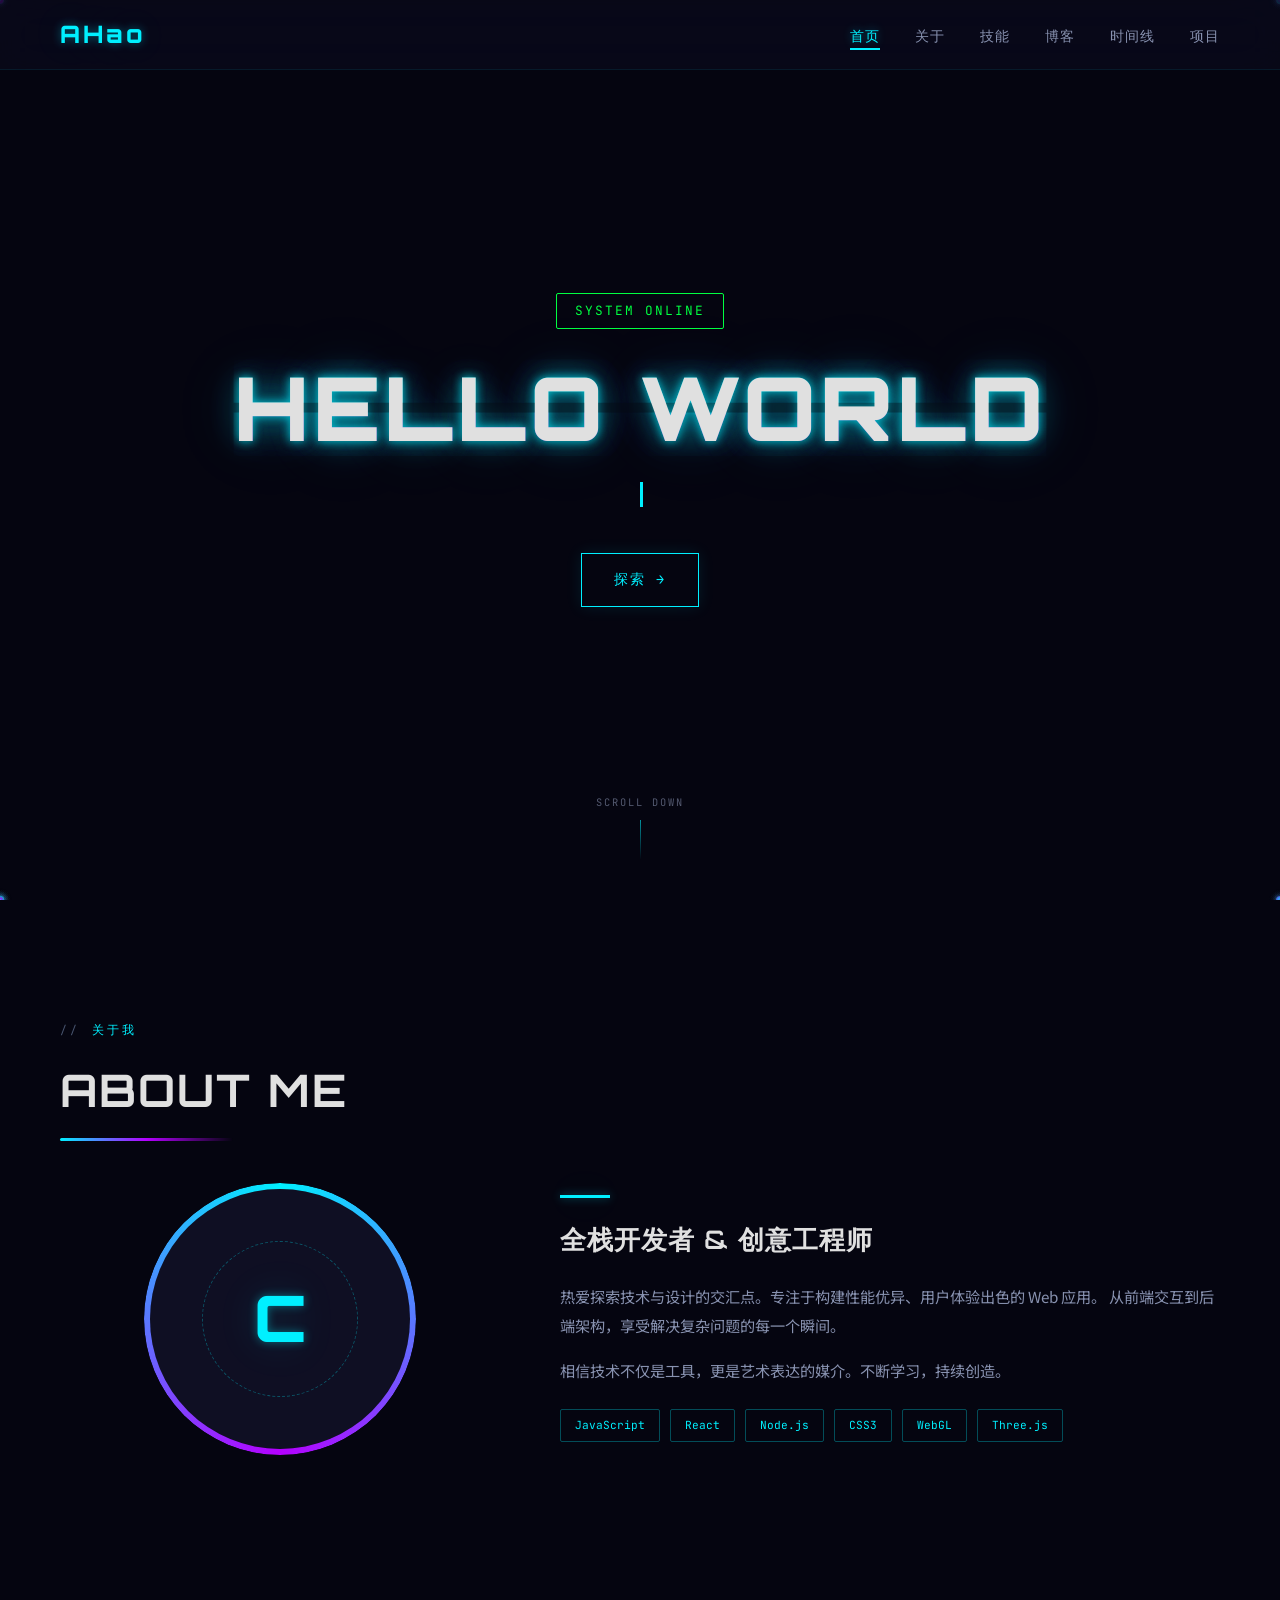
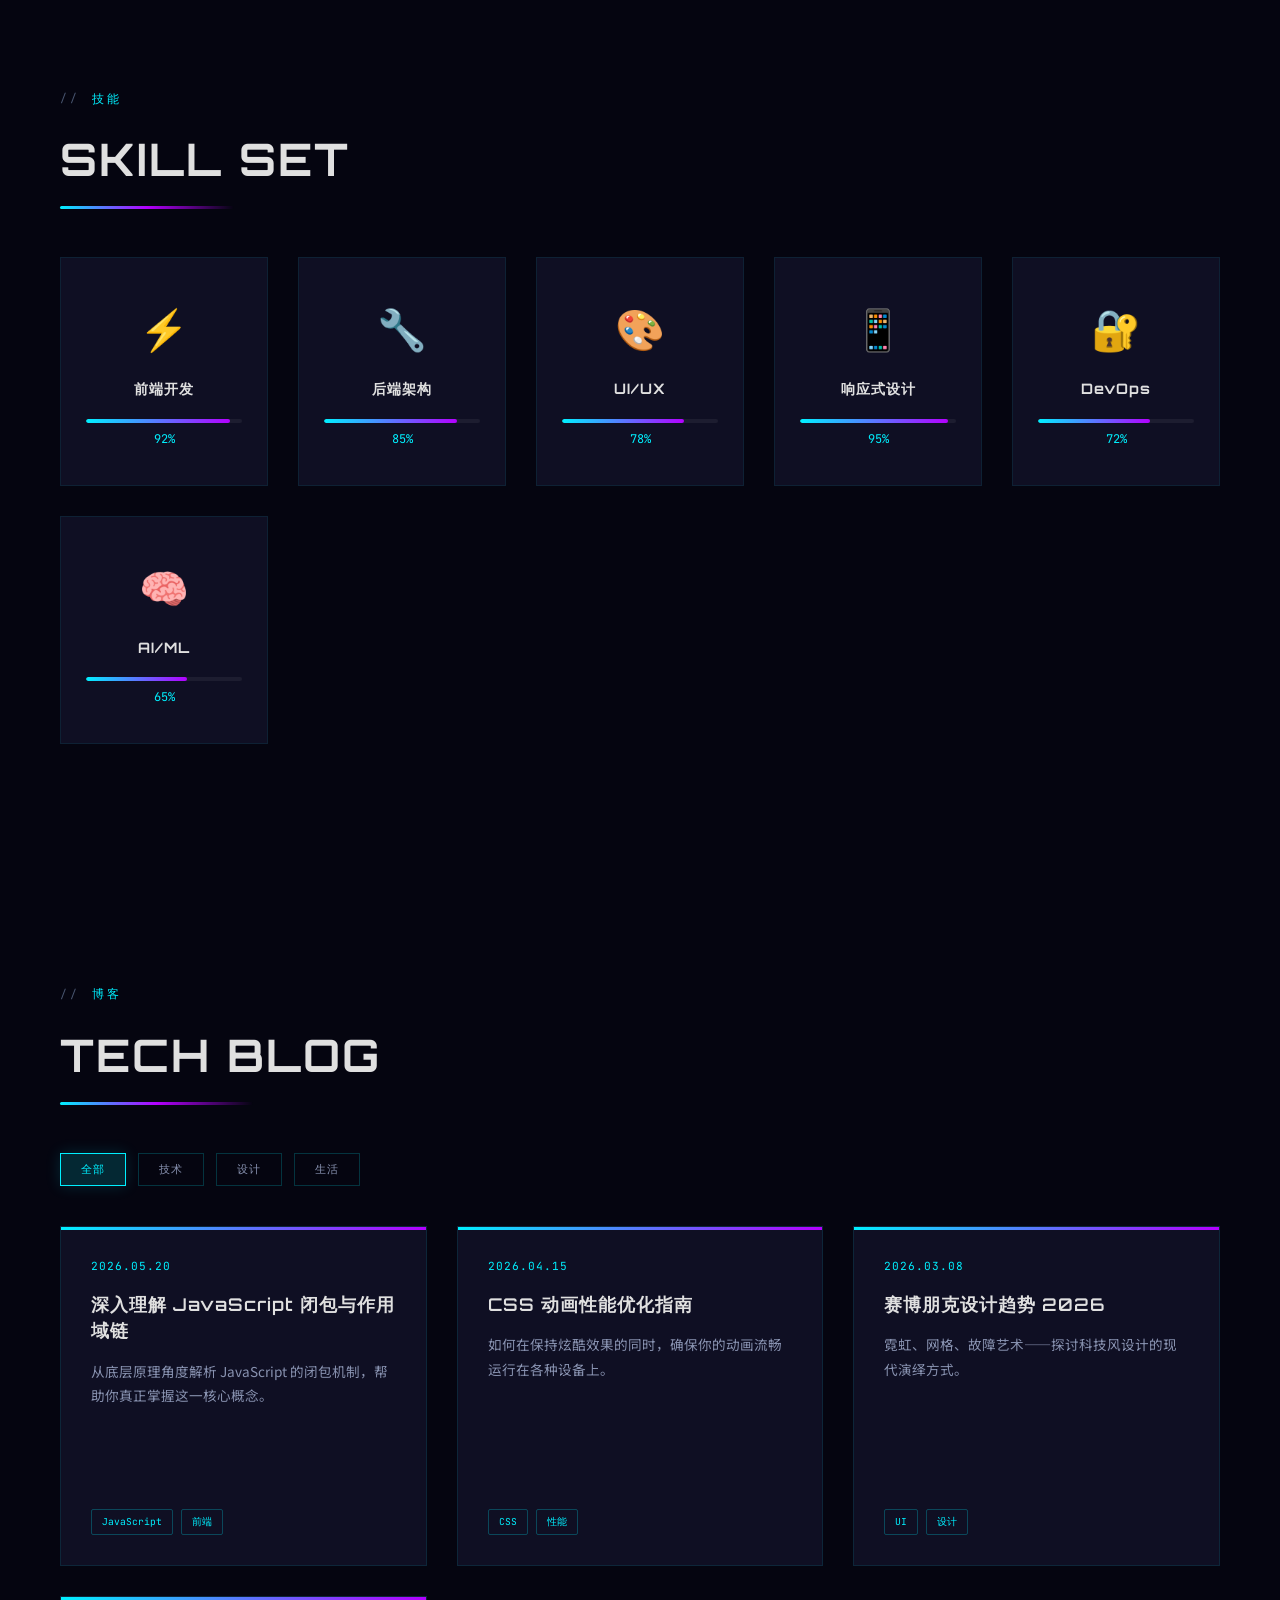
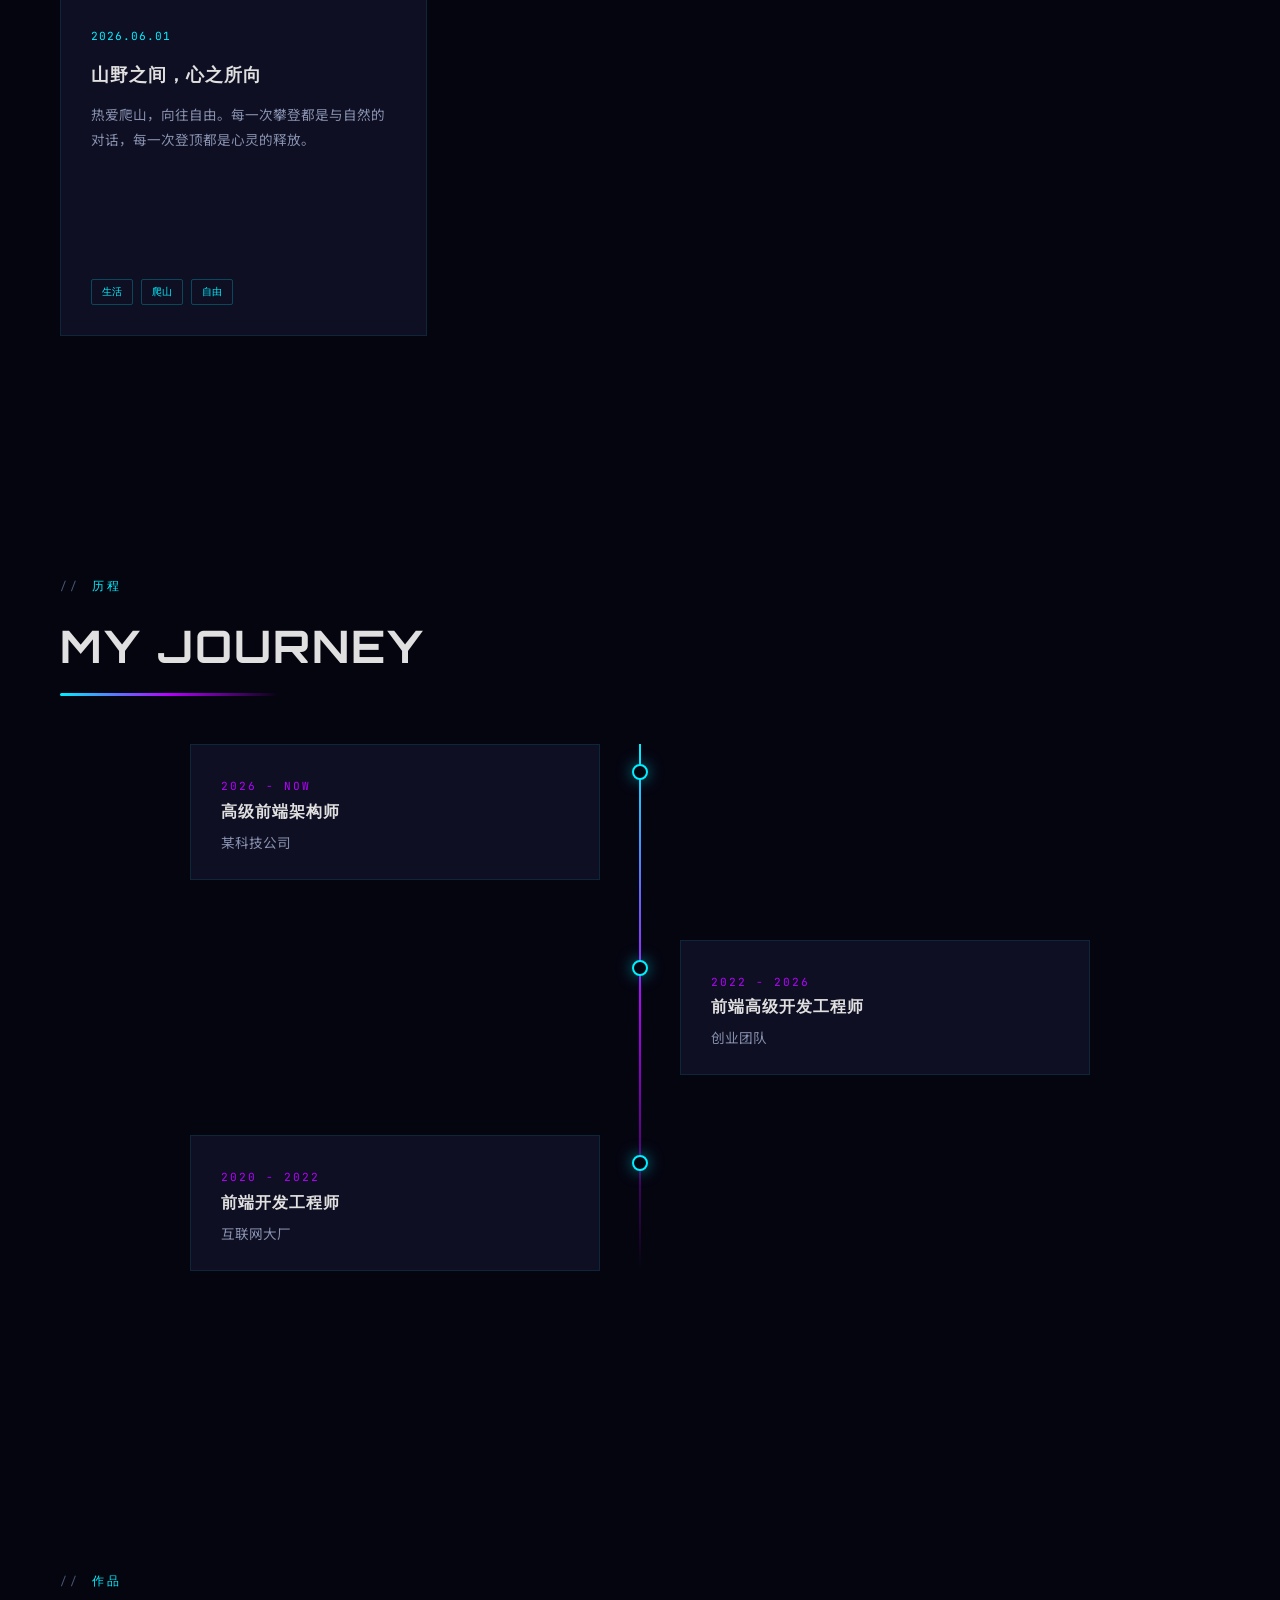
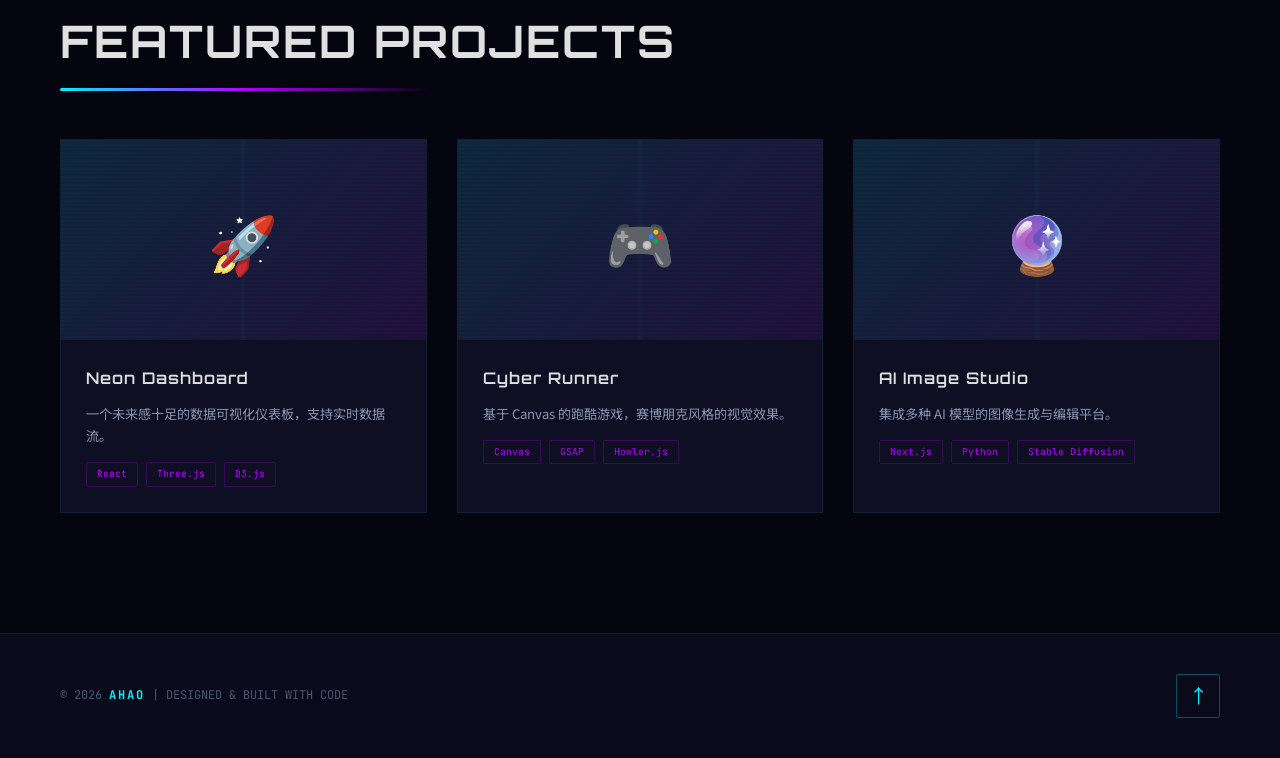
==== commit e1ecd641: "最新代码" ====
--- a/index.html
+++ b/index.html
@@ -1,1797 +1,340 @@
 <!DOCTYPE html>
 <html lang="zh-CN">
+
 <head>
-<meta charset="UTF-8">
-<meta name="viewport" content="width=device-width, initial-scale=1.0">
-<title>CYBERPORTFOLIO — 个人博客</title>
-<link rel="preconnect" href="https://fonts.googleapis.com">
-<link rel="preconnect" href="https://fonts.gstatic.com" crossorigin>
-<link href="https://fonts.googleapis.com/css2?family=Orbitron:wght@400;500;600;700;800;900&family=JetBrains+Mono:wght@300;400;500;600;700&family=Noto+Sans+SC:wght@300;400;500;700;900&display=swap" rel="stylesheet">
-<style>
-:root {
-  --bg-primary: #050510;
-  --bg-secondary: #0a0a1a;
-  --bg-card: #0f0f23;
-  --color-cyan: #00f0ff;
-  --color-cyan-dim: rgba(0, 240, 255, 0.15);
-  --color-purple: #b400ff;
-  --color-purple-dim: rgba(180, 0, 255, 0.15);
-  --color-green: #00ff41;
-  --color-green-dim: rgba(0, 255, 65, 0.12);
-  --color-white: #e0e0e0;
-  --color-gray: #8892b0;
-  --color-dark-gray: #495670;
-  --font-display: 'Orbitron', sans-serif;
-  --font-mono: 'JetBrains Mono', monospace;
-  --font-body: 'Noto Sans SC', sans-serif;
-  --nav-height: 70px;
-  --glow-cyan: 0 0 10px rgba(0, 240, 255, 0.4), 0 0 40px rgba(0, 240, 255, 0.15);
-  --glow-purple: 0 0 10px rgba(180, 0, 255, 0.4), 0 0 40px rgba(180, 0, 255, 0.15);
-}
-
-* { margin: 0; padding: 0; box-sizing: border-box; }
-
-html { scroll-behavior: smooth; scrollbar-width: thin; scrollbar-color: var(--color-cyan) var(--bg-primary); }
-
-body {
-  background: var(--bg-primary);
-  color: var(--color-white);
-  font-family: var(--font-body);
-  line-height: 1.7;
-  overflow-x: hidden;
-  cursor: default;
-}
-
-::-webkit-scrollbar { width: 6px; }
-::-webkit-scrollbar-track { background: var(--bg-primary); }
-::-webkit-scrollbar-thumb { background: var(--color-cyan); border-radius: 3px; }
-::-webkit-scrollbar-thumb:hover { background: var(--color-purple); }
-
-::selection { background: var(--color-cyan-dim); color: var(--color-cyan); }
-
-#particle-canvas {
-  position: fixed;
-  top: 0; left: 0;
-  width: 100%; height: 100%;
-  z-index: 0;
-  pointer-events: none;
-}
-
-/* ===== NAVIGATION ===== */
-.nav {
-  position: fixed;
-  top: 0; left: 0; right: 0;
-  height: var(--nav-height);
-  z-index: 1000;
-  display: flex;
-  align-items: center;
-  justify-content: space-between;
-  padding: 0 60px;
-  background: rgba(10, 10, 26, 0.75);
-  backdrop-filter: blur(20px) saturate(180%);
-  -webkit-backdrop-filter: blur(20px) saturate(180%);
-  border-bottom: 1px solid rgba(0, 240, 255, 0.08);
-  transition: all 0.3s ease;
-}
-
-.nav.scrolled { background: rgba(10, 10, 26, 0.92); box-shadow: 0 4px 30px rgba(0, 0, 0, 0.5); }
-
-.nav-logo {
-  font-family: var(--font-display);
-  font-size: 1.5rem;
-  font-weight: 800;
-  color: var(--color-cyan);
-  text-shadow: var(--glow-cyan);
-  letter-spacing: 3px;
-  text-decoration: none;
-  position: relative;
-}
-
-.nav-logo::after {
-  content: '';
-  position: absolute;
-  bottom: -2px; left: 0; right: 0;
-  height: 2px;
-  background: linear-gradient(90deg, var(--color-cyan), var(--color-purple));
-  transform: scaleX(0);
-  transition: transform 0.3s ease;
-  transform-origin: left;
-}
-
-.nav-logo:hover::after { transform: scaleX(1); }
-
-.nav-links {
-  display: flex;
-  list-style: none;
-  gap: 35px;
-}
-
-.nav-links a {
-  font-family: var(--font-mono);
-  font-size: 0.85rem;
-  color: var(--color-gray);
-  text-decoration: none;
-  position: relative;
-  padding: 5px 0;
-  transition: color 0.3s ease;
-  letter-spacing: 1px;
-}
-
-.nav-links a::before {
-  content: '';
-  position: absolute;
-  bottom: 0; left: 0; right: 0;
-  height: 2px;
-  background: var(--color-cyan);
-  transform: scaleX(0);
-  transition: transform 0.3s cubic-bezier(0.175, 0.885, 0.32, 1.275);
-}
-
-.nav-links a:hover, .nav-links a.active { color: var(--color-cyan); text-shadow: var(--glow-cyan); }
-.nav-links a:hover::before, .nav-links a.active::before { transform: scaleX(1); }
-
-.nav-toggle {
-  display: none;
-  flex-direction: column;
-  gap: 5px;
-  cursor: pointer;
-  z-index: 1001;
-}
-
-.nav-toggle span {
-  width: 28px;
-  height: 2px;
-  background: var(--color-cyan);
-  transition: all 0.3s ease;
-  box-shadow: 0 0 6px rgba(0, 240, 255, 0.5);
-}
-
-.nav-toggle.active span:nth-child(1) { transform: rotate(45deg) translate(5px, 5px); }
-.nav-toggle.active span:nth-child(2) { opacity: 0; }
-.nav-toggle.active span:nth-child(3) { transform: rotate(-45deg) translate(5px, -5px); }
-
-/* ===== HERO ===== */
-.hero {
-  position: relative;
-  z-index: 1;
-  min-height: 100vh;
-  display: flex;
-  align-items: center;
-  justify-content: center;
-  text-align: center;
-  padding: 0 40px;
-}
-
-.hero-content {
-  position: relative;
-  z-index: 2;
-}
-
-.hero-badge {
-  display: inline-block;
-  font-family: var(--font-mono);
-  font-size: 0.8rem;
-  color: var(--color-green);
-  border: 1px solid var(--color-green);
-  padding: 6px 18px;
-  border-radius: 2px;
-  margin-bottom: 30px;
-  letter-spacing: 2px;
-  animation: badgePulse 2s ease-in-out infinite;
-}
-
-@keyframes badgePulse {
-  0%, 100% { box-shadow: 0 0 5px rgba(0, 255, 65, 0.2); }
-  50% { box-shadow: 0 0 20px rgba(0, 255, 65, 0.5); }
-}
-
-.hero-title {
-  font-family: var(--font-display);
-  font-size: clamp(2.8rem, 7vw, 5.5rem);
-  font-weight: 900;
-  line-height: 1.1;
-  letter-spacing: 4px;
-  margin-bottom: 20px;
-  position: relative;
-}
-
-.hero-title .glitch-text {
-  display: block;
-  position: relative;
-  color: var(--color-white);
-  text-shadow:
-    0 0 10px rgba(0, 240, 255, 0.5),
-    0 0 30px rgba(0, 240, 255, 0.3),
-    0 0 60px rgba(0, 240, 255, 0.15),
-    0 0 100px rgba(180, 0, 255, 0.1);
-}
-
-.hero-title .glitch-text::before,
-.hero-title .glitch-text::after {
-  content: attr(data-text);
-  position: absolute;
-  top: 0; left: 0;
-  width: 100%; height: 100%;
-  opacity: 0.8;
-}
-
-.hero-title .glitch-text::before {
-  color: var(--color-cyan);
-  z-index: -1;
-  animation: glitchAnim1 2.5s infinite;
-  clip-path: polygon(0 0, 100% 0, 100% 45%, 0 45%);
-}
-
-.hero-title .glitch-text::after {
-  color: var(--color-purple);
-  z-index: -2;
-  animation: glitchAnim2 2.5s infinite;
-  clip-path: polygon(0 55%, 100% 55%, 100% 100%, 0 100%);
-}
-
-@keyframes glitchAnim1 {
-  0%, 100% { transform: translate(0); }
-  20% { transform: translate(-3px, 2px); }
-  40% { transform: translate(3px, -1px); }
-  60% { transform: translate(-1px, 1px); }
-  80% { transform: translate(2px, -2px); }
-}
-
-@keyframes glitchAnim2 {
-  0%, 100% { transform: translate(0); }
-  20% { transform: translate(3px, -1px); }
-  40% { transform: translate(-2px, 2px); }
-  60% { transform: translate(1px, -2px); }
-  80% { transform: translate(-3px, 1px); }
-}
-
-.hero-subtitle {
-  font-family: var(--font-mono);
-  font-size: clamp(1rem, 2vw, 1.3rem);
-  color: var(--color-gray);
-  margin-bottom: 40px;
-  min-height: 1.8em;
-}
-
-.typing-cursor {
-  display: inline-block;
-  width: 3px;
-  height: 1.2em;
-  background: var(--color-cyan);
-  margin-left: 2px;
-  vertical-align: text-bottom;
-  animation: cursorBlink 0.8s infinite;
-}
-
-@keyframes cursorBlink {
-  0%, 100% { opacity: 1; }
-  50% { opacity: 0; }
-}
-
-.hero-cta {
-  display: flex;
-  gap: 20px;
-  justify-content: center;
-  flex-wrap: wrap;
-}
-
-.btn {
-  font-family: var(--font-mono);
-  font-size: 0.85rem;
-  padding: 14px 32px;
-  border: 1px solid transparent;
-  cursor: pointer;
-  letter-spacing: 2px;
-  text-decoration: none;
-  position: relative;
-  transition: all 0.35s ease;
-  display: inline-flex;
-  align-items: center;
-  gap: 10px;
-}
-
-.btn-primary {
-  background: transparent;
-  border-color: var(--color-cyan);
-  color: var(--color-cyan);
-  box-shadow: 0 0 15px rgba(0, 240, 255, 0.1);
-}
-
-.btn-primary:hover {
-  background: var(--color-cyan-dim);
-  box-shadow: var(--glow-cyan);
-  transform: translateY(-2px);
-}
-
-.btn-secondary {
-  background: transparent;
-  border-color: var(--color-purple);
-  color: var(--color-purple);
-  box-shadow: 0 0 15px rgba(180, 0, 255, 0.1);
-}
-
-.btn-secondary:hover {
-  background: var(--color-purple-dim);
-  box-shadow: var(--glow-purple);
-  transform: translateY(-2px);
-}
-
-.scroll-indicator {
-  position: absolute;
-  bottom: 40px;
-  left: 50%;
-  transform: translateX(-50%);
-  display: flex;
-  flex-direction: column;
-  align-items: center;
-  gap: 8px;
-  opacity: 0.6;
-}
-
-.scroll-indicator span {
-  font-family: var(--font-mono);
-  font-size: 0.65rem;
-  color: var(--color-gray);
-  letter-spacing: 2px;
-}
-
-.scroll-line {
-  width: 1px;
-  height: 40px;
-  background: linear-gradient(to bottom, var(--color-cyan), transparent);
-  animation: scrollLine 2s ease-in-out infinite;
-}
-
-@keyframes scrollLine {
-  0%, 100% { transform: scaleY(0.3); opacity: 0.3; }
-  50% { transform: scaleY(1); opacity: 1; }
-}
-
-/* ===== SECTION COMMONS ===== */
-.section {
-  position: relative;
-  z-index: 1;
-  padding: 120px 60px;
-}
-
-.section-label {
-  font-family: var(--font-mono);
-  font-size: 0.75rem;
-  color: var(--color-cyan);
-  letter-spacing: 3px;
-  margin-bottom: 12px;
-  display: flex;
-  align-items: center;
-  gap: 12px;
-}
-
-.section-label::before {
-  content: '//';
-  color: var(--color-dark-gray);
-  font-size: 0.7rem;
-}
-
-.section-title {
-  font-family: var(--font-display);
-  font-size: clamp(1.8rem, 3.5vw, 2.8rem);
-  font-weight: 700;
-  letter-spacing: 2px;
-  margin-bottom: 60px;
-  position: relative;
-  display: inline-block;
-}
-
-.section-title::after {
-  content: '';
-  position: absolute;
-  bottom: -12px; left: 0;
-  width: 60%;
-  height: 3px;
-  background: linear-gradient(90deg, var(--color-cyan), var(--color-purple), transparent);
-  border-radius: 2px;
-}
-
-.container { max-width: 1200px; margin: 0 auto; }
-
-/* Reveal animation */
-.reveal {
-  opacity: 0;
-  transform: translateY(30px);
-  transition: opacity 0.8s ease, transform 0.8s ease;
-}
-
-.reveal.visible {
-  opacity: 1;
-  transform: translateY(0);
-}
-
-.reveal-left {
-  opacity: 0;
-  transform: translateX(-40px);
-  transition: opacity 0.8s ease, transform 0.8s ease;
-}
-
-.reveal-left.visible {
-  opacity: 1;
-  transform: translateX(0);
-}
-
-.reveal-right {
-  opacity: 0;
-  transform: translateX(40px);
-  transition: opacity 0.8s ease, transform 0.8s ease;
-}
-
-.reveal-right.visible {
-  opacity: 1;
-  transform: translateX(0);
-}
-
-/* ===== ABOUT ===== */
-.about-grid {
-  display: grid;
-  grid-template-columns: 1fr 1.5fr;
-  gap: 60px;
-  align-items: center;
-}
-
-.about-avatar-wrapper {
-  display: flex;
-  justify-content: center;
-  position: relative;
-}
-
-.about-avatar-ring {
-  width: 260px;
-  height: 260px;
-  border-radius: 50%;
-  position: relative;
-  display: flex;
-  align-items: center;
-  justify-content: center;
-  background: var(--bg-card);
-}
-
-.about-avatar-ring::before {
-  content: '';
-  position: absolute;
-  inset: -6px;
-  border-radius: 50%;
-  padding: 6px;
-  background: conic-gradient(from 0deg, var(--color-cyan), var(--color-purple), var(--color-cyan));
-  -webkit-mask: linear-gradient(#fff 0 0) content-box, linear-gradient(#fff 0 0);
-  mask: linear-gradient(#fff 0 0) content-box, linear-gradient(#fff 0 0);
-  -webkit-mask-composite: xor;
-  mask-composite: exclude;
-  animation: ringRotate 4s linear infinite;
-}
-
-@keyframes ringRotate {
-  0% { transform: rotate(0deg); }
-  100% { transform: rotate(360deg); }
-}
-
-.about-avatar-placeholder {
-  font-family: var(--font-display);
-  font-size: 4rem;
-  font-weight: 900;
-  color: var(--color-cyan);
-  text-shadow: var(--glow-cyan);
-}
-
-.about-avatar-dots {
-  position: absolute;
-  width: 100%;
-  height: 100%;
-  border-radius: 50%;
-  overflow: hidden;
-}
-
-.about-avatar-dots::before {
-  content: '';
-  position: absolute;
-  inset: 20%;
-  border-radius: 50%;
-  border: 1px dashed rgba(0, 240, 255, 0.3);
-  animation: ringRotate 8s linear infinite reverse;
-}
-
-.about-text h3 {
-  font-family: var(--font-display);
-  font-size: 1.6rem;
-  font-weight: 600;
-  margin-bottom: 20px;
-  color: var(--color-white);
-  letter-spacing: 1px;
-}
-
-.about-text .highlight-line {
-  width: 50px;
-  height: 3px;
-  background: var(--color-cyan);
-  margin-bottom: 20px;
-  box-shadow: var(--glow-cyan);
-}
-
-.about-text p {
-  color: var(--color-gray);
-  font-size: 0.95rem;
-  margin-bottom: 16px;
-  line-height: 1.9;
-}
-
-.about-tags {
-  display: flex;
-  flex-wrap: wrap;
-  gap: 10px;
-  margin-top: 24px;
-}
-
-.tag {
-  font-family: var(--font-mono);
-  font-size: 0.7rem;
-  padding: 6px 14px;
-  border: 1px solid rgba(0, 240, 255, 0.3);
-  color: var(--color-cyan);
-  border-radius: 2px;
-  transition: all 0.3s ease;
-  cursor: default;
-}
-
-.tag:hover {
-  background: var(--color-cyan-dim);
-  box-shadow: 0 0 15px rgba(0, 240, 255, 0.25);
-  transform: translateY(-2px);
-}
-
-/* ===== SKILLS ===== */
-.skills-grid {
-  display: grid;
-  grid-template-columns: repeat(auto-fit, minmax(200px, 1fr));
-  gap: 30px;
-}
-
-.skill-card {
-  background: var(--bg-card);
-  border: 1px solid rgba(0, 240, 255, 0.08);
-  padding: 35px 25px;
-  text-align: center;
-  position: relative;
-  overflow: hidden;
-  transition: all 0.4s ease;
-}
-
-.skill-card::before {
-  content: '';
-  position: absolute;
-  top: 0; left: 0; right: 0;
-  height: 2px;
-  background: linear-gradient(90deg, transparent, var(--color-cyan), var(--color-purple), transparent);
-  transform: scaleX(0);
-  transition: transform 0.5s ease;
-}
-
-.skill-card:hover::before { transform: scaleX(1); }
-.skill-card:hover { border-color: rgba(0, 240, 255, 0.3); transform: translateY(-6px); box-shadow: 0 20px 40px rgba(0, 0, 0, 0.4); }
-
-.skill-icon {
-  font-size: 2.5rem;
-  margin-bottom: 15px;
-  display: block;
-}
-
-.skill-name {
-  font-family: var(--font-display);
-  font-size: 0.9rem;
-  letter-spacing: 1px;
-  margin-bottom: 18px;
-  color: var(--color-white);
-}
-
-.skill-bar {
-  height: 4px;
-  background: rgba(255, 255, 255, 0.06);
-  border-radius: 2px;
-  overflow: hidden;
-}
-
-.skill-bar-fill {
-  height: 100%;
-  background: linear-gradient(90deg, var(--color-cyan), var(--color-purple));
-  border-radius: 2px;
-  width: 0;
-  transition: width 1.5s cubic-bezier(0.25, 0.46, 0.45, 0.94);
-}
-
-.skill-percent {
-  font-family: var(--font-mono);
-  font-size: 0.75rem;
-  color: var(--color-cyan);
-  margin-top: 10px;
-}
-
-/* ===== BLOG ===== */
-.blog-filters {
-  display: flex;
-  gap: 12px;
-  margin-bottom: 40px;
-  flex-wrap: wrap;
-}
-
-.filter-btn {
-  font-family: var(--font-mono);
-  font-size: 0.7rem;
-  padding: 8px 20px;
-  background: transparent;
-  border: 1px solid rgba(0, 240, 255, 0.2);
-  color: var(--color-gray);
-  cursor: pointer;
-  letter-spacing: 1px;
-  transition: all 0.3s ease;
-}
-
-.filter-btn:hover, .filter-btn.active {
-  border-color: var(--color-cyan);
-  color: var(--color-cyan);
-  background: var(--color-cyan-dim);
-  box-shadow: 0 0 15px rgba(0, 240, 255, 0.15);
-}
-
-.blog-grid {
-  display: grid;
-  grid-template-columns: repeat(auto-fill, minmax(340px, 1fr));
-  gap: 30px;
-  perspective: 2000px;
-}
-
-.blog-card {
-  height: 340px;
-  position: relative;
-}
-
-.blog-card-inner {
-  width: 100%;
-  height: 100%;
-  position: relative;
-  transition: transform 0.8s cubic-bezier(0.175, 0.885, 0.32, 1.275);
-  transform-style: preserve-3d;
-}
-
-.blog-card:hover .blog-card-inner { transform: rotateY(180deg); }
-
-.blog-card-front, .blog-card-back {
-  position: absolute;
-  inset: 0;
-  backface-visibility: hidden;
-  background: var(--bg-card);
-  border: 1px solid rgba(0, 240, 255, 0.1);
-  padding: 30px;
-  display: flex;
-  flex-direction: column;
-}
-
-.blog-card-front { overflow: hidden; }
-
-.blog-card-front::before {
-  content: '';
-  position: absolute;
-  top: 0; left: 0; right: 0;
-  height: 3px;
-  background: linear-gradient(90deg, var(--color-cyan), var(--color-purple));
-}
-
-.blog-card-back {
-  transform: rotateY(180deg);
-  justify-content: center;
-  align-items: center;
-  text-align: center;
-  border-color: rgba(180, 0, 255, 0.2);
-}
-
-.blog-card-back::before {
-  content: '';
-  position: absolute;
-  top: 0; left: 0; right: 0;
-  height: 3px;
-  background: linear-gradient(90deg, var(--color-purple), var(--color-cyan));
-}
-
-.blog-date {
-  font-family: var(--font-mono);
-  font-size: 0.7rem;
-  color: var(--color-cyan);
-  letter-spacing: 1px;
-  margin-bottom: 15px;
-}
-
-.blog-card-title {
-  font-family: var(--font-display);
-  font-size: 1.1rem;
-  font-weight: 600;
-  letter-spacing: 1px;
-  margin-bottom: 15px;
-  line-height: 1.5;
-  color: var(--color-white);
-}
-
-.blog-excerpt {
-  color: var(--color-gray);
-  font-size: 0.85rem;
-  flex: 1;
-  line-height: 1.8;
-}
-
-.blog-tags {
-  display: flex;
-  gap: 8px;
-  flex-wrap: wrap;
-  margin-top: 15px;
-}
-
-.blog-tag {
-  font-family: var(--font-mono);
-  font-size: 0.6rem;
-  padding: 4px 10px;
-  border: 1px solid rgba(0, 240, 255, 0.25);
-  color: var(--color-cyan);
-  border-radius: 2px;
-}
-
-.blog-card-back h3 {
-  font-family: var(--font-display);
-  font-size: 1rem;
-  letter-spacing: 1px;
-  margin-bottom: 15px;
-  color: var(--color-purple);
-}
-
-.blog-card-back p {
-  color: var(--color-gray);
-  font-size: 0.8rem;
-  line-height: 1.7;
-}
-
-.blog-read-more {
-  font-family: var(--font-mono);
-  font-size: 0.7rem;
-  color: var(--color-cyan);
-  letter-spacing: 2px;
-  margin-top: 20px;
-  cursor: pointer;
-  transition: all 0.3s ease;
-}
-
-.blog-read-more:hover {
-  text-shadow: var(--glow-cyan);
-  letter-spacing: 4px;
-}
-
-/* ===== TIMELINE ===== */
-.timeline {
-  position: relative;
-  max-width: 900px;
-  margin: 0 auto;
-}
-
-.timeline::before {
-  content: '';
-  position: absolute;
-  left: 50%;
-  top: 0; bottom: 0;
-  width: 2px;
-  background: linear-gradient(to bottom, var(--color-cyan), var(--color-purple), transparent);
-  transform: translateX(-50%);
-}
-
-.timeline-item {
-  position: relative;
-  margin-bottom: 60px;
-  width: 100%;
-  display: flex;
-}
-
-.timeline-item:nth-child(odd) { justify-content: flex-start; padding-right: calc(50% + 40px); }
-.timeline-item:nth-child(even) { justify-content: flex-end; padding-left: calc(50% + 40px); }
-
-.timeline-dot {
-  position: absolute;
-  left: 50%;
-  top: 20px;
-  width: 16px;
-  height: 16px;
-  background: var(--bg-primary);
-  border: 2px solid var(--color-cyan);
-  border-radius: 50%;
-  transform: translate(-50%, 0);
-  z-index: 2;
-  box-shadow: 0 0 15px rgba(0, 240, 255, 0.5);
-  transition: all 0.3s ease;
-}
-
-.timeline-item:hover .timeline-dot {
-  box-shadow: 0 0 25px rgba(0, 240, 255, 0.8);
-  background: var(--color-cyan);
-}
-
-.timeline-content {
-  background: var(--bg-card);
-  border: 1px solid rgba(0, 240, 255, 0.1);
-  padding: 25px 30px;
-  position: relative;
-  transition: all 0.3s ease;
-  width: 100%;
-}
-
-.timeline-content:hover {
-  border-color: rgba(0, 240, 255, 0.3);
-  box-shadow: 0 10px 30px rgba(0, 0, 0, 0.3);
-}
-
-.timeline-date {
-  font-family: var(--font-mono);
-  font-size: 0.7rem;
-  color: var(--color-purple);
-  letter-spacing: 2px;
-  margin-bottom: 8px;
-}
-
-.timeline-role {
-  font-family: var(--font-display);
-  font-size: 1rem;
-  font-weight: 600;
-  letter-spacing: 1px;
-  margin-bottom: 6px;
-}
-
-.timeline-org {
-  font-size: 0.85rem;
-  color: var(--color-gray);
-}
-
-/* ===== PROJECTS ===== */
-.projects-grid {
-  display: grid;
-  grid-template-columns: repeat(auto-fill, minmax(350px, 1fr));
-  gap: 30px;
-}
-
-.project-card {
-  background: var(--bg-card);
-  border: 1px solid rgba(0, 240, 255, 0.08);
-  overflow: hidden;
-  position: relative;
-  transition: all 0.4s ease;
-  cursor: pointer;
-}
-
-.project-card:hover {
-  border-color: rgba(0, 240, 255, 0.3);
-  transform: translateY(-8px);
-  box-shadow: 0 15px 40px rgba(0, 0, 0, 0.5);
-}
-
-.project-card::before {
-  content: '';
-  position: absolute;
-  inset: 0;
-  opacity: 0;
-  background: radial-gradient(circle at var(--mouse-x, 50%) var(--mouse-y, 50%), rgba(0, 240, 255, 0.06), transparent 70%);
-  transition: opacity 0.4s ease;
-  z-index: 1;
-  pointer-events: none;
-}
-
-.project-card:hover::before { opacity: 1; }
-
-.project-img {
-  height: 200px;
-  background: linear-gradient(135deg, rgba(0, 240, 255, 0.1), rgba(180, 0, 255, 0.1));
-  display: flex;
-  align-items: center;
-  justify-content: center;
-  position: relative;
-  overflow: hidden;
-}
-
-.project-img::after {
-  content: '';
-  position: absolute;
-  inset: 0;
-  background:
-    linear-gradient(90deg, transparent 49%, rgba(0, 240, 255, 0.03) 50%, transparent 51%),
-    repeating-linear-gradient(0deg, transparent, transparent 2px, rgba(0, 240, 255, 0.02) 2px, rgba(0, 240, 255, 0.02) 4px);
-}
-
-.project-img-icon {
-  font-size: 3.5rem;
-  position: relative;
-  z-index: 1;
-}
-
-.project-info {
-  padding: 25px;
-  position: relative;
-  z-index: 2;
-}
-
-.project-info h3 {
-  font-family: var(--font-display);
-  font-size: 1rem;
-  font-weight: 600;
-  letter-spacing: 1px;
-  margin-bottom: 10px;
-}
-
-.project-info p {
-  color: var(--color-gray);
-  font-size: 0.82rem;
-  line-height: 1.7;
-  margin-bottom: 15px;
-}
-
-.project-tech {
-  display: flex;
-  gap: 8px;
-  flex-wrap: wrap;
-}
-
-.project-tech span {
-  font-family: var(--font-mono);
-  font-size: 0.6rem;
-  padding: 3px 10px;
-  border: 1px solid rgba(180, 0, 255, 0.25);
-  color: var(--color-purple);
-  border-radius: 2px;
-}
-
-/* Corner accents */
-.project-card .corner-accent {
-  position: absolute;
-  width: 20px; height: 20px;
-  border-color: var(--color-cyan);
-  border-style: solid;
-  z-index: 3;
-  opacity: 0;
-  transition: opacity 0.4s ease;
-}
-
-.project-card:hover .corner-accent { opacity: 1; }
-
-.corner-tl { top: 10px; left: 10px; border-width: 2px 0 0 2px; }
-.corner-tr { top: 10px; right: 10px; border-width: 2px 2px 0 0; }
-.corner-bl { bottom: 10px; left: 10px; border-width: 0 0 2px 2px; }
-.corner-br { bottom: 10px; right: 10px; border-width: 0 2px 2px 0; }
-
-/* ===== CONTACT ===== */
-.contact-grid {
-  display: grid;
-  grid-template-columns: 1fr 1fr;
-  gap: 60px;
-}
-
-.contact-info h3 {
-  font-family: var(--font-display);
-  font-size: 1.3rem;
-  font-weight: 600;
-  letter-spacing: 1px;
-  margin-bottom: 20px;
-}
-
-.contact-info p {
-  color: var(--color-gray);
-  font-size: 0.9rem;
-  line-height: 1.8;
-  margin-bottom: 30px;
-}
-
-.social-links {
-  display: flex;
-  gap: 20px;
-  flex-wrap: wrap;
-}
-
-.social-link {
-  width: 48px;
-  height: 48px;
-  border: 1px solid rgba(0, 240, 255, 0.25);
-  display: flex;
-  align-items: center;
-  justify-content: center;
-  font-family: var(--font-mono);
-  font-size: 1rem;
-  color: var(--color-cyan);
-  cursor: pointer;
-  transition: all 0.3s ease;
-  text-decoration: none;
-  border-radius: 2px;
-}
-
-.social-link:hover {
-  background: var(--color-cyan-dim);
-  box-shadow: var(--glow-cyan);
-  transform: translateY(-3px);
-  animation: socialPulse 0.6s ease;
-}
-
-@keyframes socialPulse {
-  0%, 100% { transform: translateY(-3px) scale(1); }
-  50% { transform: translateY(-3px) scale(1.15); }
-}
-
-.contact-form { display: flex; flex-direction: column; gap: 25px; }
-
-.form-group { position: relative; }
-
-.form-group input,
-.form-group textarea {
-  width: 100%;
-  background: transparent;
-  border: none;
-  border-bottom: 1px solid rgba(0, 240, 255, 0.15);
-  padding: 14px 0;
-  color: var(--color-white);
-  font-family: var(--font-mono);
-  font-size: 0.85rem;
-  letter-spacing: 1px;
-  outline: none;
-  transition: border-color 0.3s ease;
-}
-
-.form-group textarea { min-height: 120px; resize: vertical; }
-
-.form-group input:focus,
-.form-group textarea:focus {
-  border-bottom-color: var(--color-cyan);
-}
-
-.form-group label {
-  position: absolute;
-  top: 14px; left: 0;
-  font-family: var(--font-mono);
-  font-size: 0.8rem;
-  color: var(--color-dark-gray);
-  letter-spacing: 1px;
-  pointer-events: none;
-  transition: all 0.3s ease;
-}
-
-.form-group input:focus ~ label,
-.form-group textarea:focus ~ label,
-.form-group input:not(:placeholder-shown) ~ label,
-.form-group textarea:not(:placeholder-shown) ~ label {
-  top: -12px;
-  font-size: 0.65rem;
-  color: var(--color-cyan);
-}
-
-.form-group input::placeholder,
-.form-group textarea::placeholder { color: transparent; }
-
-.form-group .input-line {
-  position: absolute;
-  bottom: 0; left: 0;
-  width: 0;
-  height: 2px;
-  background: var(--color-cyan);
-  box-shadow: var(--glow-cyan);
-  transition: width 0.4s ease;
-}
-
-.form-group input:focus ~ .input-line,
-.form-group textarea:focus ~ .input-line { width: 100%; }
-
-.form-group .cursor-blink {
-  position: absolute;
-  bottom: 0; right: 0;
-  width: 8px;
-  height: 2px;
-  background: var(--color-green);
-  animation: cursorBlink 0.8s infinite;
-  opacity: 0;
-}
-
-.form-group input:focus ~ .cursor-blink,
-.form-group textarea:focus ~ .cursor-blink { opacity: 1; }
-
-.submit-btn {
-  align-self: flex-start;
-  font-family: var(--font-mono);
-  font-size: 0.8rem;
-  padding: 14px 36px;
-  background: transparent;
-  border: 1px solid var(--color-cyan);
-  color: var(--color-cyan);
-  cursor: pointer;
-  letter-spacing: 2px;
-  position: relative;
-  overflow: hidden;
-  transition: all 0.3s ease;
-}
-
-.submit-btn::before {
-  content: '';
-  position: absolute;
-  top: 0; left: -100%;
-  width: 100%; height: 100%;
-  background: linear-gradient(90deg, transparent, rgba(0, 240, 255, 0.15), transparent);
-  transition: left 0.6s ease;
-}
-
-.submit-btn:hover {
-  box-shadow: var(--glow-cyan);
-  transform: translateY(-2px);
-}
-
-.submit-btn:hover::before { left: 100%; }
-
-/* ===== FOOTER ===== */
-.footer {
-  position: relative;
-  z-index: 1;
-  padding: 40px 60px;
-  border-top: 1px solid rgba(0, 240, 255, 0.1);
-  background: var(--bg-secondary);
-}
-
-.footer-content {
-  max-width: 1200px;
-  margin: 0 auto;
-  display: flex;
-  justify-content: space-between;
-  align-items: center;
-  flex-wrap: wrap;
-  gap: 20px;
-}
-
-.footer-copy {
-  font-family: var(--font-mono);
-  font-size: 0.75rem;
-  color: var(--color-dark-gray);
-}
-
-.footer-copy span { color: var(--color-cyan); }
-
-.back-to-top {
-  width: 44px;
-  height: 44px;
-  border: 1px solid rgba(0, 240, 255, 0.3);
-  display: flex;
-  align-items: center;
-  justify-content: center;
-  cursor: pointer;
-  transition: all 0.3s ease;
-  color: var(--color-cyan);
-  font-size: 1.2rem;
-}
-
-.back-to-top:hover {
-  background: var(--color-cyan-dim);
-  box-shadow: var(--glow-cyan);
-  transform: translateY(-3px);
-}
-
-/* ===== RESPONSIVE ===== */
-@media (max-width: 1024px) {
-  .about-grid,
-  .contact-grid { grid-template-columns: 1fr; gap: 40px; }
-  .timeline-item:nth-child(odd),
-  .timeline-item:nth-child(even) {
-    padding-right: 0;
-    padding-left: 50px;
-    justify-content: flex-start;
-  }
-  .timeline::before { left: 15px; }
-  .timeline-dot { left: 15px; }
-}
-
-@media (max-width: 768px) {
-  .nav { padding: 0 30px; }
-  .nav-links {
-    position: fixed;
-    top: 0; right: -100%;
-    width: 70%;
-    height: 100vh;
-    background: rgba(5, 5, 16, 0.98);
-    flex-direction: column;
-    justify-content: center;
-    align-items: center;
-    gap: 40px;
-    transition: right 0.4s ease;
-    border-left: 1px solid rgba(0, 240, 255, 0.1);
-  }
-  .nav-links.active { right: 0; }
-  .nav-toggle { display: flex; }
-  .section { padding: 80px 30px; }
-  .footer { padding: 30px; }
-  .blog-grid, .projects-grid { grid-template-columns: 1fr; }
-}
-</style>
+  <meta charset="UTF-8">
+  <meta name="viewport" content="width=device-width, initial-scale=1.0">
+  <title>AHao — 个人博客</title>
+  <link rel="preconnect" href="https://fonts.googleapis.com">
+  <link rel="preconnect" href="https://fonts.gstatic.com" crossorigin>
+  <link
+    href="https://fonts.googleapis.com/css2?family=Orbitron:wght@400;500;600;700;800;900&family=JetBrains+Mono:wght@300;400;500;600;700&family=Noto+Sans+SC:wght@300;400;500;700;900&display=swap"
+    rel="stylesheet">
+  <link rel="stylesheet" href="./src/styles/index.css">
 </head>
+
 <body>
-<canvas id="particle-canvas"></canvas>
-
-<nav class="nav">
-  <a href="#" class="nav-logo">CYBER</a>
-  <ul class="nav-links" id="navLinks">
-    <li><a href="#home" class="active">首页</a></li>
-    <li><a href="#about">关于</a></li>
-    <li><a href="#skills">技能</a></li>
-    <li><a href="#blog">博客</a></li>
-    <li><a href="#timeline">时间线</a></li>
-    <li><a href="#projects">项目</a></li>
-    <li><a href="#contact">联系</a></li>
-  </ul>
-  <div class="nav-toggle" id="navToggle">
-    <span></span><span></span><span></span>
-  </div>
-</nav>
-
-<section class="hero" id="home">
-  <div class="hero-content">
-    <div class="hero-badge">SYSTEM ONLINE</div>
-    <h1 class="hero-title">
-      <span class="glitch-text" data-text="HELLO WORLD">HELLO WORLD</span>
-    </h1>
-    <p class="hero-subtitle" id="typingText"></p>
-    <div class="hero-cta">
-      <a href="#about" class="btn btn-primary">探索 →</a>
-      <a href="#contact" class="btn btn-secondary">联系我</a>
-    </div>
-  </div>
-  <div class="scroll-indicator">
-    <span>SCROLL DOWN</span>
-    <div class="scroll-line"></div>
-  </div>
-</section>
-
-<section class="section" id="about">
-  <div class="container">
-    <div class="section-label reveal">关于我</div>
-    <h2 class="section-title reveal">ABOUT ME</h2>
-    <div class="about-grid">
-      <div class="about-avatar-wrapper reveal-left">
-        <div class="about-avatar-ring">
-          <span class="about-avatar-placeholder">C</span>
-          <div class="about-avatar-dots"></div>
-        </div>
-      </div>
-      <div class="about-text reveal-right">
-        <div class="highlight-line"></div>
-        <h3>全栈开发者 & 创意工程师</h3>
-        <p>
-          热爱探索技术与设计的交汇点。专注于构建性能优异、用户体验出色的 Web 应用。
-          从前端交互到后端架构，享受解决复杂问题的每一个瞬间。
-        </p>
-        <p>
-          相信技术不仅是工具，更是艺术表达的媒介。不断学习，持续创造。
-        </p>
-        <div class="about-tags">
-          <span class="tag">JavaScript</span>
-          <span class="tag">React</span>
-          <span class="tag">Node.js</span>
-          <span class="tag">CSS3</span>
-          <span class="tag">WebGL</span>
-          <span class="tag">Three.js</span>
-        </div>
-      </div>
-    </div>
-  </div>
-</section>
-
-<section class="section" id="skills">
-  <div class="container">
-    <div class="section-label reveal">技能</div>
-    <h2 class="section-title reveal">SKILL SET</h2>
-    <div class="skills-grid">
-      <div class="skill-card reveal">
-        <span class="skill-icon">⚡</span>
-        <h3 class="skill-name">前端开发</h3>
-        <div class="skill-bar">
-          <div class="skill-bar-fill" data-width="92"></div>
-        </div>
-        <span class="skill-percent">92%</span>
-      </div>
-      <div class="skill-card reveal">
-        <span class="skill-icon">🔧</span>
-        <h3 class="skill-name">后端架构</h3>
-        <div class="skill-bar">
-          <div class="skill-bar-fill" data-width="85"></div>
-        </div>
-        <span class="skill-percent">85%</span>
-      </div>
-      <div class="skill-card reveal">
-        <span class="skill-icon">🎨</span>
-        <h3 class="skill-name">UI/UX</h3>
-        <div class="skill-bar">
-          <div class="skill-bar-fill" data-width="78"></div>
-        </div>
-        <span class="skill-percent">78%</span>
-      </div>
-      <div class="skill-card reveal">
-        <span class="skill-icon">📱</span>
-        <h3 class="skill-name">响应式设计</h3>
-        <div class="skill-bar">
-          <div class="skill-bar-fill" data-width="95"></div>
-        </div>
-        <span class="skill-percent">95%</span>
-      </div>
-      <div class="skill-card reveal">
-        <span class="skill-icon">🔐</span>
-        <h3 class="skill-name">DevOps</h3>
-        <div class="skill-bar">
-          <div class="skill-bar-fill" data-width="72"></div>
-        </div>
-        <span class="skill-percent">72%</span>
-      </div>
-      <div class="skill-card reveal">
-        <span class="skill-icon">🧠</span>
-        <h3 class="skill-name">AI/ML</h3>
-        <div class="skill-bar">
-          <div class="skill-bar-fill" data-width="65"></div>
-        </div>
-        <span class="skill-percent">65%</span>
-      </div>
-    </div>
-  </div>
-</section>
-
-<section class="section" id="blog">
-  <div class="container">
-    <div class="section-label reveal">博客</div>
-    <h2 class="section-title reveal">TECH BLOG</h2>
-    <div class="blog-filters reveal">
-      <button class="filter-btn active" data-filter="all">全部</button>
-      <button class="filter-btn" data-filter="tech">技术</button>
-      <button class="filter-btn" data-filter="design">设计</button>
-      <button class="filter-btn" data-filter="life">生活</button>
-    </div>
-    <div class="blog-grid">
-      <div class="blog-card reveal" data-category="tech">
-        <div class="blog-card-inner">
-          <div class="blog-card-front">
-            <span class="blog-date">2024.05.20</span>
-            <h3 class="blog-card-title">深入理解 JavaScript 闭包与作用域链</h3>
-            <p class="blog-excerpt">从底层原理角度解析 JavaScript 的闭包机制，帮助你真正掌握这一核心概念。</p>
-            <div class="blog-tags">
-              <span class="blog-tag">JavaScript</span>
-              <span class="blog-tag">前端</span>
-            </div>
-          </div>
-          <div class="blog-card-back">
-            <h3>阅读全文</h3>
-            <p>探索闭包的实际应用场景，包括模块模式、事件处理、数据隐藏等。</p>
-            <span class="blog-read-more">CLICK TO READ</span>
-          </div>
-        </div>
-      </div>
-      <div class="blog-card reveal" data-category="tech">
-        <div class="blog-card-inner">
-          <div class="blog-card-front">
-            <span class="blog-date">2024.04.15</span>
-            <h3 class="blog-card-title">CSS 动画性能优化指南</h3>
-            <p class="blog-excerpt">如何在保持炫酷效果的同时，确保你的动画流畅运行在各种设备上。</p>
-            <div class="blog-tags">
-              <span class="blog-tag">CSS</span>
-              <span class="blog-tag">性能</span>
-            </div>
-          </div>
-          <div class="blog-card-back">
-            <h3>阅读全文</h3>
-            <p>了解 GPU 合成、will-change 属性以及如何测量动画性能。</p>
-            <span class="blog-read-more">CLICK TO READ</span>
-          </div>
-        </div>
-      </div>
-      <div class="blog-card reveal" data-category="design">
-        <div class="blog-card-inner">
-          <div class="blog-card-front">
-            <span class="blog-date">2024.03.08</span>
-            <h3 class="blog-card-title">赛博朋克设计趋势 2024</h3>
-            <p class="blog-excerpt">霓虹、网格、故障艺术——探讨科技风设计的现代演绎方式。</p>
-            <div class="blog-tags">
-              <span class="blog-tag">UI</span>
-              <span class="blog-tag">设计</span>
-            </div>
-          </div>
-          <div class="blog-card-back">
-            <h3>阅读全文</h3>
-            <p>从配色到字体，全方位解析如何构建独特的科技视觉语言。</p>
-            <span class="blog-read-more">CLICK TO READ</span>
-          </div>
-        </div>
-      </div>
-    </div>
-  </div>
-</section>
-
-<section class="section" id="timeline">
-  <div class="container">
-    <div class="section-label reveal">历程</div>
-    <h2 class="section-title reveal">MY JOURNEY</h2>
-    <div class="timeline">
-      <div class="timeline-item reveal-left">
-        <div class="timeline-dot"></div>
-        <div class="timeline-content">
-          <span class="timeline-date">2024 - NOW</span>
-          <h3 class="timeline-role">高级前端架构师</h3>
-          <p class="timeline-org">某科技公司</p>
-        </div>
-      </div>
-      <div class="timeline-item reveal-right">
-        <div class="timeline-dot"></div>
-        <div class="timeline-content">
-          <span class="timeline-date">2022 - 2024</span>
-          <h3 class="timeline-role">全栈开发工程师</h3>
-          <p class="timeline-org">创业团队</p>
-        </div>
-      </div>
-      <div class="timeline-item reveal-left">
-        <div class="timeline-dot"></div>
-        <div class="timeline-content">
-          <span class="timeline-date">2020 - 2022</span>
-          <h3 class="timeline-role">前端开发工程师</h3>
-          <p class="timeline-org">互联网大厂</p>
-        </div>
-      </div>
-      <div class="timeline-item reveal-right">
-        <div class="timeline-dot"></div>
-        <div class="timeline-content">
-          <span class="timeline-date">2016 - 2020</span>
-          <h3 class="timeline-role">计算机科学学士</h3>
-          <p class="timeline-org">某大学</p>
-        </div>
-      </div>
-    </div>
-  </div>
-</section>
-
-<section class="section" id="projects">
-  <div class="container">
-    <div class="section-label reveal">作品</div>
-    <h2 class="section-title reveal">FEATURED PROJECTS</h2>
-    <div class="projects-grid">
-      <div class="project-card reveal">
-        <div class="corner-accent corner-tl"></div>
-        <div class="corner-accent corner-tr"></div>
-        <div class="corner-accent corner-bl"></div>
-        <div class="corner-accent corner-br"></div>
-        <div class="project-img">
-          <span class="project-img-icon">🚀</span>
-        </div>
-        <div class="project-info">
-          <h3>Neon Dashboard</h3>
-          <p>一个未来感十足的数据可视化仪表板，支持实时数据流。</p>
-          <div class="project-tech">
-            <span>React</span>
-            <span>Three.js</span>
-            <span>D3.js</span>
-          </div>
-        </div>
-      </div>
-      <div class="project-card reveal">
-        <div class="corner-accent corner-tl"></div>
-        <div class="corner-accent corner-tr"></div>
-        <div class="corner-accent corner-bl"></div>
-        <div class="corner-accent corner-br"></div>
-        <div class="project-img">
-          <span class="project-img-icon">🎮</span>
-        </div>
-        <div class="project-info">
-          <h3>Cyber Runner</h3>
-          <p>基于 Canvas 的跑酷游戏，赛博朋克风格的视觉效果。</p>
-          <div class="project-tech">
-            <span>Canvas</span>
-            <span>GSAP</span>
-            <span>Howler.js</span>
-          </div>
-        </div>
-      </div>
-      <div class="project-card reveal">
-        <div class="corner-accent corner-tl"></div>
-        <div class="corner-accent corner-tr"></div>
-        <div class="corner-accent corner-bl"></div>
-        <div class="corner-accent corner-br"></div>
-        <div class="project-img">
-          <span class="project-img-icon">🔮</span>
-        </div>
-        <div class="project-info">
-          <h3>AI Image Studio</h3>
-          <p>集成多种 AI 模型的图像生成与编辑平台。</p>
-          <div class="project-tech">
-            <span>Next.js</span>
-            <span>Python</span>
-            <span>Stable Diffusion</span>
-          </div>
-        </div>
-      </div>
-    </div>
-  </div>
-</section>
-
-<section class="section" id="contact">
-  <div class="container">
-    <div class="section-label reveal">联系</div>
-    <h2 class="section-title reveal">GET IN TOUCH</h2>
-    <div class="contact-grid">
-      <div class="contact-info reveal-left">
-        <h3>让我们一起创造精彩</h3>
-        <p>
-          无论是项目合作、技术咨询还是简单的问候，都欢迎与我联系。
-          期待听到你的想法！
-        </p>
-        <div class="social-links">
-          <a href="#" class="social-link" title="GitHub">GH</a>
-          <a href="#" class="social-link" title="Twitter">TW</a>
-          <a href="#" class="social-link" title="LinkedIn">LI</a>
-          <a href="#" class="social-link" title="Email">@</a>
-        </div>
-      </div>
-      <div class="contact-form reveal-right">
-        <div class="form-group">
-          <input type="text" placeholder=" " id="name" required>
-          <label for="name">姓名 / NAME</label>
-          <div class="input-line"></div>
-          <div class="cursor-blink"></div>
-        </div>
-        <div class="form-group">
-          <input type="email" placeholder=" " id="email" required>
-          <label for="email">邮箱 / EMAIL</label>
-          <div class="input-line"></div>
-          <div class="cursor-blink"></div>
-        </div>
-        <div class="form-group">
-          <textarea placeholder=" " id="message" required></textarea>
-          <label for="message">消息 / MESSAGE</label>
-          <div class="input-line"></div>
-          <div class="cursor-blink"></div>
-        </div>
-        <button type="submit" class="submit-btn">发送消息 →</button>
-      </div>
-    </div>
-  </div>
-</section>
-
-<footer class="footer">
-  <div class="footer-content">
-    <p class="footer-copy">© 2024 <span>CYBERPORTFOLIO</span> | DESIGNED & BUILT WITH CODE</p>
-    <div class="back-to-top" id="backToTop" title="回到顶部">↑</div>
-  </div>
-</footer>
-
-<script>
-// ===== PARTICLE SYSTEM =====
-const canvas = document.getElementById('particle-canvas');
-const ctx = canvas.getContext('2d');
-let particles = [];
-let mouse = { x: null, y: null, radius: 150 };
-
-function resizeCanvas() {
-  canvas.width = window.innerWidth;
-  canvas.height = window.innerHeight;
-}
-window.addEventListener('resize', resizeCanvas);
-resizeCanvas();
-
-window.addEventListener('mousemove', (e) => {
-  mouse.x = e.x;
-  mouse.y = e.y;
-});
-
-class Particle {
-  constructor() {
-    this.x = Math.random() * canvas.width;
-    this.y = Math.random() * canvas.height;
-    this.size = Math.random() * 2 + 0.5;
-    this.baseX = this.x;
-    this.baseY = this.y;
-    this.density = Math.random() * 30 + 1;
-    this.speedX = (Math.random() - 0.5) * 0.5;
-    this.speedY = (Math.random() - 0.5) * 0.5;
-  }
-  draw() {
-    ctx.fillStyle = 'rgba(0, 240, 255, 0.6)';
-    ctx.beginPath();
-    ctx.arc(this.x, this.y, this.size, 0, Math.PI * 2);
-    ctx.closePath();
-    ctx.fill();
-  }
-  update() {
-    if (mouse.x && mouse.y) {
-      const dx = mouse.x - this.x;
-      const dy = mouse.y - this.y;
-      const distance = Math.sqrt(dx * dx + dy * dy);
-      const forceDirectionX = dx / distance;
-      const forceDirectionY = dy / distance;
-      const maxDistance = mouse.radius;
-      const force = (maxDistance - distance) / maxDistance;
-      const directionX = forceDirectionX * force * this.density;
-      const directionY = forceDirectionY * force * this.density;
-      if (distance < mouse.radius) {
-        this.x -= directionX;
-        this.y -= directionY;
-      }
-    }
-    if (this.x !== this.baseX) {
-      const dx = this.x - this.baseX;
-      this.x -= dx / 10;
-    }
-    if (this.y !== this.baseY) {
-      const dy = this.y - this.baseY;
-      this.y -= dy / 10;
-    }
-    this.x += this.speedX;
-    this.y += this.speedY;
-    this.baseX += this.speedX;
-    this.baseY += this.speedY;
-    if (this.x < 0) this.x = this.baseX = canvas.width;
-    if (this.x > canvas.width) this.x = this.baseX = 0;
-    if (this.y < 0) this.y = this.baseY = canvas.height;
-    if (this.y > canvas.height) this.y = this.baseY = 0;
-  }
-}
-
-function initParticles() {
-  particles = [];
-  const numberOfParticles = Math.floor((canvas.width * canvas.height) / 9000);
-  for (let i = 0; i < numberOfParticles; i++) {
-    particles.push(new Particle());
-  }
-}
-
-function connectParticles() {
-  for (let a = 0; a < particles.length; a++) {
-    for (let b = a; b < particles.length; b++) {
-      const dx = particles[a].x - particles[b].x;
-      const dy = particles[a].y - particles[b].y;
-      const distance = Math.sqrt(dx * dx + dy * dy);
-      if (distance < 120) {
-        ctx.strokeStyle = `rgba(0, 240, 255, ${0.2 * (1 - distance / 120)})`;
-        ctx.lineWidth = 0.5;
-        ctx.beginPath();
-        ctx.moveTo(particles[a].x, particles[a].y);
-        ctx.lineTo(particles[b].x, particles[b].y);
-        ctx.stroke();
-      }
-    }
-  }
-}
-
-function animateParticles() {
-  ctx.clearRect(0, 0, canvas.width, canvas.height);
-  for (const p of particles) {
-    p.draw();
-    p.update();
-  }
-  connectParticles();
-  requestAnimationFrame(animateParticles);
-}
-initParticles();
-animateParticles();
-
-// ===== TYPING EFFECT =====
-const texts = ['全栈开发者', '创意工程师', 'UI/UX 爱好者', '终身学习者'];
-let textIndex = 0;
-let charIndex = 0;
-let isDeleting = false;
-const typingEl = document.getElementById('typingText');
-
-function typeText() {
-  const currentText = texts[textIndex];
-  if (isDeleting) {
-    typingEl.innerHTML = currentText.substring(0, charIndex - 1) + '<span class="typing-cursor"></span>';
-    charIndex--;
-  } else {
-    typingEl.innerHTML = currentText.substring(0, charIndex + 1) + '<span class="typing-cursor"></span>';
-    charIndex++;
-  }
-  let typeSpeed = isDeleting ? 50 : 100;
-  if (!isDeleting && charIndex === currentText.length) {
-    typeSpeed = 2000;
-    isDeleting = true;
-  } else if (isDeleting && charIndex === 0) {
-    isDeleting = false;
-    textIndex = (textIndex + 1) % texts.length;
-    typeSpeed = 500;
-  }
-  setTimeout(typeText, typeSpeed);
-}
-typeText();
-
-// ===== NAVIGATION =====
-const nav = document.querySelector('.nav');
-const navLinks = document.querySelectorAll('.nav-links a');
-const navToggle = document.getElementById('navToggle');
-const navMenu = document.getElementById('navLinks');
-
-navToggle.addEventListener('click', () => {
-  navToggle.classList.toggle('active');
-  navMenu.classList.toggle('active');
-});
-
-navLinks.forEach(link => {
-  link.addEventListener('click', () => {
-    navToggle.classList.remove('active');
-    navMenu.classList.remove('active');
-  });
-});
-
-window.addEventListener('scroll', () => {
-  if (window.scrollY > 50) {
-    nav.classList.add('scrolled');
-  } else {
-    nav.classList.remove('scrolled');
-  }
-
-  // Update active nav link
-  const sections = document.querySelectorAll('section[id]');
-  let current = '';
-  sections.forEach(section => {
-    const sectionTop = section.offsetTop - 100;
-    if (scrollY >= sectionTop) {
-      current = section.getAttribute('id');
-    }
-  });
-  navLinks.forEach(link => {
-    link.classList.remove('active');
-    if (link.getAttribute('href') === `#${current}`) {
-      link.classList.add('active');
-    }
-  });
-});
-
-// ===== REVEAL ON SCROLL =====
-const revealElements = document.querySelectorAll('.reveal, .reveal-left, .reveal-right');
-const observer = new IntersectionObserver((entries) => {
-  entries.forEach(entry => {
-    if (entry.isIntersecting) {
-      entry.target.classList.add('visible');
-      // Trigger skill bar animation
-      const skillBar = entry.target.querySelector('.skill-bar-fill');
-      if (skillBar) {
-        const width = skillBar.dataset.width;
-        skillBar.style.width = width + '%';
-      }
-    }
-  });
-}, { threshold: 0.1 });
-
-revealElements.forEach(el => observer.observe(el));
-
-// ===== BLOG FILTER =====
-const filterBtns = document.querySelectorAll('.filter-btn');
-const blogCards = document.querySelectorAll('.blog-card');
-
-filterBtns.forEach(btn => {
-  btn.addEventListener('click', () => {
-    filterBtns.forEach(b => b.classList.remove('active'));
-    btn.classList.add('active');
-    const filter = btn.dataset.filter;
-    blogCards.forEach(card => {
-      if (filter === 'all' || card.dataset.category === filter) {
-        card.style.display = 'block';
-      } else {
-        card.style.display = 'none';
-      }
-    });
-  });
-});
-
-// ===== PROJECT CARD MOUSE EFFECT =====
-const projectCards = document.querySelectorAll('.project-card');
-projectCards.forEach(card => {
-  card.addEventListener('mousemove', (e) => {
-    const rect = card.getBoundingClientRect();
-    const x = ((e.clientX - rect.left) / rect.width) * 100;
-    const y = ((e.clientY - rect.top) / rect.height) * 100;
-    card.style.setProperty('--mouse-x', x + '%');
-    card.style.setProperty('--mouse-y', y + '%');
-  });
-});
-
-// ===== BACK TO TOP =====
-document.getElementById('backToTop').addEventListener('click', () => {
-  window.scrollTo({ top: 0, behavior: 'smooth' });
-});
-</script>
+  <canvas id="particle-canvas"></canvas>
+  <div class="grid-overlay"></div>
+  <div class="floating-orb floating-orb-1"></div>
+  <div class="floating-orb floating-orb-2"></div>
+  <div class="floating-orb floating-orb-3"></div>
+
+  <nav class="nav">
+    <a href="#" class="nav-logo">AHao</a>
+    <ul class="nav-links" id="navLinks">
+      <li><a href="#home" class="active">首页</a></li>
+      <li><a href="#about">关于</a></li>
+      <li><a href="#skills">技能</a></li>
+      <li><a href="#blog">博客</a></li>
+      <li><a href="#timeline">时间线</a></li>
+      <li><a href="#projects">项目</a></li>
+    </ul>
+    <div class="nav-toggle" id="navToggle">
+      <span></span><span></span><span></span>
+    </div>
+  </nav>
+
+  <section class="hero" id="home">
+    <div class="hero-content">
+      <div class="hero-badge">SYSTEM ONLINE</div>
+      <h1 class="hero-title">
+        <span class="glitch-text" data-text="HELLO WORLD">HELLO WORLD</span>
+      </h1>
+      <p class="hero-subtitle" id="typingText"></p>
+      <div class="hero-cta">
+        <a href="#about" class="btn btn-primary">探索 →</a>
+      </div>
+    </div>
+    <div class="scroll-indicator">
+      <span>SCROLL DOWN</span>
+      <div class="scroll-line"></div>
+    </div>
+  </section>
+
+  <section class="section" id="about">
+    <div class="container">
+      <div class="section-label reveal">关于我</div>
+      <h2 class="section-title reveal">ABOUT ME</h2>
+      <div class="about-grid">
+        <div class="about-avatar-wrapper reveal-left">
+          <div class="about-avatar-ring">
+            <span class="about-avatar-placeholder">C</span>
+            <div class="about-avatar-dots"></div>
+          </div>
+        </div>
+        <div class="about-text reveal-right">
+          <div class="highlight-line"></div>
+          <h3>全栈开发者 & 创意工程师</h3>
+          <p>
+            热爱探索技术与设计的交汇点。专注于构建性能优异、用户体验出色的 Web 应用。
+            从前端交互到后端架构，享受解决复杂问题的每一个瞬间。
+          </p>
+          <p>
+            相信技术不仅是工具，更是艺术表达的媒介。不断学习，持续创造。
+          </p>
+          <div class="about-tags">
+            <span class="tag">JavaScript</span>
+            <span class="tag">React</span>
+            <span class="tag">Node.js</span>
+            <span class="tag">CSS3</span>
+            <span class="tag">WebGL</span>
+            <span class="tag">Three.js</span>
+          </div>
+        </div>
+      </div>
+    </div>
+  </section>
+
+  <section class="section" id="skills">
+    <div class="container">
+      <div class="section-label reveal">技能</div>
+      <h2 class="section-title reveal">SKILL SET</h2>
+      <div class="skills-grid">
+        <div class="skill-card reveal">
+          <span class="skill-icon">⚡</span>
+          <h3 class="skill-name">前端开发</h3>
+          <div class="skill-bar">
+            <div class="skill-bar-fill" data-width="92"></div>
+          </div>
+          <span class="skill-percent">92%</span>
+        </div>
+        <div class="skill-card reveal">
+          <span class="skill-icon">🔧</span>
+          <h3 class="skill-name">后端架构</h3>
+          <div class="skill-bar">
+            <div class="skill-bar-fill" data-width="85"></div>
+          </div>
+          <span class="skill-percent">85%</span>
+        </div>
+        <div class="skill-card reveal">
+          <span class="skill-icon">🎨</span>
+          <h3 class="skill-name">UI/UX</h3>
+          <div class="skill-bar">
+            <div class="skill-bar-fill" data-width="78"></div>
+          </div>
+          <span class="skill-percent">78%</span>
+        </div>
+        <div class="skill-card reveal">
+          <span class="skill-icon">📱</span>
+          <h3 class="skill-name">响应式设计</h3>
+          <div class="skill-bar">
+            <div class="skill-bar-fill" data-width="95"></div>
+          </div>
+          <span class="skill-percent">95%</span>
+        </div>
+        <div class="skill-card reveal">
+          <span class="skill-icon">🔐</span>
+          <h3 class="skill-name">DevOps</h3>
+          <div class="skill-bar">
+            <div class="skill-bar-fill" data-width="72"></div>
+          </div>
+          <span class="skill-percent">72%</span>
+        </div>
+        <div class="skill-card reveal">
+          <span class="skill-icon">🧠</span>
+          <h3 class="skill-name">AI/ML</h3>
+          <div class="skill-bar">
+            <div class="skill-bar-fill" data-width="65"></div>
+          </div>
+          <span class="skill-percent">65%</span>
+        </div>
+      </div>
+    </div>
+  </section>
+
+  <section class="section" id="blog">
+    <div class="container">
+      <div class="section-label reveal">博客</div>
+      <h2 class="section-title reveal">TECH BLOG</h2>
+      <div class="blog-filters reveal">
+        <button class="filter-btn active" data-filter="all">全部</button>
+        <button class="filter-btn" data-filter="tech">技术</button>
+        <button class="filter-btn" data-filter="design">设计</button>
+        <button class="filter-btn" data-filter="life">生活</button>
+      </div>
+      <div class="blog-grid">
+        <div class="blog-card reveal" data-category="tech">
+          <div class="blog-card-inner">
+            <div class="blog-card-front">
+              <span class="blog-date">2026.05.20</span>
+              <h3 class="blog-card-title">深入理解 JavaScript 闭包与作用域链</h3>
+              <p class="blog-excerpt">从底层原理角度解析 JavaScript 的闭包机制，帮助你真正掌握这一核心概念。</p>
+              <div class="blog-tags">
+                <span class="blog-tag">JavaScript</span>
+                <span class="blog-tag">前端</span>
+              </div>
+            </div>
+            <div class="blog-card-back">
+              <h3>阅读全文</h3>
+              <p>探索闭包的实际应用场景，包括模块模式、事件处理、数据隐藏等。</p>
+              <span class="blog-read-more">CLICK TO READ</span>
+            </div>
+          </div>
+        </div>
+        <div class="blog-card reveal" data-category="tech">
+          <div class="blog-card-inner">
+            <div class="blog-card-front">
+              <span class="blog-date">2026.04.15</span>
+              <h3 class="blog-card-title">CSS 动画性能优化指南</h3>
+              <p class="blog-excerpt">如何在保持炫酷效果的同时，确保你的动画流畅运行在各种设备上。</p>
+              <div class="blog-tags">
+                <span class="blog-tag">CSS</span>
+                <span class="blog-tag">性能</span>
+              </div>
+            </div>
+            <div class="blog-card-back">
+              <h3>阅读全文</h3>
+              <p>了解 GPU 合成、will-change 属性以及如何测量动画性能。</p>
+              <span class="blog-read-more">CLICK TO READ</span>
+            </div>
+          </div>
+        </div>
+        <div class="blog-card reveal" data-category="design">
+          <div class="blog-card-inner">
+            <div class="blog-card-front">
+              <span class="blog-date">2026.03.08</span>
+              <h3 class="blog-card-title">赛博朋克设计趋势 2026</h3>
+              <p class="blog-excerpt">霓虹、网格、故障艺术——探讨科技风设计的现代演绎方式。</p>
+              <div class="blog-tags">
+                <span class="blog-tag">UI</span>
+                <span class="blog-tag">设计</span>
+              </div>
+            </div>
+            <div class="blog-card-back">
+              <h3>阅读全文</h3>
+              <p>从配色到字体，全方位解析如何构建独特的科技视觉语言。</p>
+              <span class="blog-read-more">CLICK TO READ</span>
+            </div>
+          </div>
+        </div>
+        <div class="blog-card reveal" data-category="life">
+          <div class="blog-card-inner">
+            <div class="blog-card-front">
+              <span class="blog-date">2026.06.01</span>
+              <h3 class="blog-card-title">山野之间，心之所向</h3>
+              <p class="blog-excerpt">热爱爬山，向往自由。每一次攀登都是与自然的对话，每一次登顶都是心灵的释放。</p>
+              <div class="blog-tags">
+                <span class="blog-tag">生活</span>
+                <span class="blog-tag">爬山</span>
+                <span class="blog-tag">自由</span>
+              </div>
+            </div>
+            <div class="blog-card-back">
+              <h3>阅读全文</h3>
+              <p>背着行囊，走向山野。在海拔之上，感受风的自由和心的辽阔。</p>
+              <span class="blog-read-more">CLICK TO READ</span>
+            </div>
+          </div>
+        </div>
+      </div>
+    </div>
+  </section>
+
+  <section class="section" id="timeline">
+    <div class="container">
+      <div class="section-label reveal">历程</div>
+      <h2 class="section-title reveal">MY JOURNEY</h2>
+      <div class="timeline">
+        <div class="timeline-item reveal-left">
+          <div class="timeline-dot"></div>
+          <div class="timeline-content">
+            <span class="timeline-date">2026 - NOW</span>
+            <h3 class="timeline-role">高级前端架构师</h3>
+            <p class="timeline-org">某科技公司</p>
+          </div>
+        </div>
+        <div class="timeline-item reveal-right">
+          <div class="timeline-dot"></div>
+          <div class="timeline-content">
+            <span class="timeline-date">2022 - 2026</span>
+            <h3 class="timeline-role">前端高级开发工程师</h3>
+            <p class="timeline-org">创业团队</p>
+          </div>
+        </div>
+        <div class="timeline-item reveal-left">
+          <div class="timeline-dot"></div>
+          <div class="timeline-content">
+            <span class="timeline-date">2020 - 2022</span>
+            <h3 class="timeline-role">前端开发工程师</h3>
+            <p class="timeline-org">互联网大厂</p>
+          </div>
+        </div>
+      </div>
+    </div>
+  </section>
+
+  <section class="section" id="projects">
+    <div class="container">
+      <div class="section-label reveal">作品</div>
+      <h2 class="section-title reveal">FEATURED PROJECTS</h2>
+      <div class="projects-grid">
+        <div class="project-card reveal">
+          <div class="corner-accent corner-tl"></div>
+          <div class="corner-accent corner-tr"></div>
+          <div class="corner-accent corner-bl"></div>
+          <div class="corner-accent corner-br"></div>
+          <div class="project-img">
+            <span class="project-img-icon">🚀</span>
+          </div>
+          <div class="project-info">
+            <h3>Neon Dashboard</h3>
+            <p>一个未来感十足的数据可视化仪表板，支持实时数据流。</p>
+            <div class="project-tech">
+              <span>React</span>
+              <span>Three.js</span>
+              <span>D3.js</span>
+            </div>
+          </div>
+        </div>
+        <div class="project-card reveal">
+          <div class="corner-accent corner-tl"></div>
+          <div class="corner-accent corner-tr"></div>
+          <div class="corner-accent corner-bl"></div>
+          <div class="corner-accent corner-br"></div>
+          <div class="project-img">
+            <span class="project-img-icon">🎮</span>
+          </div>
+          <div class="project-info">
+            <h3>Cyber Runner</h3>
+            <p>基于 Canvas 的跑酷游戏，赛博朋克风格的视觉效果。</p>
+            <div class="project-tech">
+              <span>Canvas</span>
+              <span>GSAP</span>
+              <span>Howler.js</span>
+            </div>
+          </div>
+        </div>
+        <div class="project-card reveal">
+          <div class="corner-accent corner-tl"></div>
+          <div class="corner-accent corner-tr"></div>
+          <div class="corner-accent corner-bl"></div>
+          <div class="corner-accent corner-br"></div>
+          <div class="project-img">
+            <span class="project-img-icon">🔮</span>
+          </div>
+          <div class="project-info">
+            <h3>AI Image Studio</h3>
+            <p>集成多种 AI 模型的图像生成与编辑平台。</p>
+            <div class="project-tech">
+              <span>Next.js</span>
+              <span>Python</span>
+              <span>Stable Diffusion</span>
+            </div>
+          </div>
+        </div>
+      </div>
+    </div>
+  </section>
+
+  <footer class="footer">
+    <div class="footer-content">
+      <p class="footer-copy">© 2026 <span>AHAO</span> | DESIGNED & BUILT WITH CODE</p>
+      <div class="back-to-top" id="backToTop" title="回到顶部">↑</div>
+    </div>
+  </footer>
+  <script src="./src/scripts/index.js"></script>
+
 </body>
+
 </html>
--- a/src/styles/index.css
+++ b/src/styles/index.css
@@ -0,0 +1,1429 @@
+:root {
+  --bg-primary: #050510;
+  --bg-secondary: #0a0a1a;
+  --bg-card: #0f0f23;
+  --color-cyan: #00f0ff;
+  --color-cyan-dim: rgba(0, 240, 255, 0.15);
+  --color-purple: #b400ff;
+  --color-purple-dim: rgba(180, 0, 255, 0.15);
+  --color-green: #00ff41;
+  --color-green-dim: rgba(0, 255, 65, 0.12);
+  --color-white: #e0e0e0;
+  --color-gray: #8892b0;
+  --color-dark-gray: #495670;
+  --font-display: 'Orbitron', sans-serif;
+  --font-mono: 'JetBrains Mono', monospace;
+  --font-body: 'Noto Sans SC', sans-serif;
+  --nav-height: 70px;
+  --glow-cyan: 0 0 10px rgba(0, 240, 255, 0.4), 0 0 40px rgba(0, 240, 255, 0.15);
+  --glow-purple: 0 0 10px rgba(180, 0, 255, 0.4), 0 0 40px rgba(180, 0, 255, 0.15);
+}
+
+* {
+  margin: 0;
+  padding: 0;
+  box-sizing: border-box;
+}
+
+html {
+  scroll-behavior: smooth;
+  scrollbar-width: thin;
+  scrollbar-color: var(--color-cyan) var(--bg-primary);
+}
+
+body {
+  background: var(--bg-primary);
+  color: var(--color-white);
+  font-family: var(--font-body);
+  line-height: 1.7;
+  overflow-x: hidden;
+  cursor: default;
+}
+
+::-webkit-scrollbar {
+  width: 6px;
+}
+
+::-webkit-scrollbar-track {
+  background: var(--bg-primary);
+}
+
+::-webkit-scrollbar-thumb {
+  background: var(--color-cyan);
+  border-radius: 3px;
+}
+
+::-webkit-scrollbar-thumb:hover {
+  background: var(--color-purple);
+}
+
+::selection {
+  background: var(--color-cyan-dim);
+  color: var(--color-cyan);
+}
+
+#particle-canvas {
+  position: fixed;
+  top: 0;
+  left: 0;
+  width: 100%;
+  height: 100%;
+  z-index: 0;
+  pointer-events: none;
+}
+
+/* ===== NAVIGATION ===== */
+.nav {
+  position: fixed;
+  top: 0;
+  left: 0;
+  right: 0;
+  height: var(--nav-height);
+  z-index: 1000;
+  display: flex;
+  align-items: center;
+  justify-content: space-between;
+  padding: 0 60px;
+  background: rgba(10, 10, 26, 0.75);
+  backdrop-filter: blur(20px) saturate(180%);
+  -webkit-backdrop-filter: blur(20px) saturate(180%);
+  border-bottom: 1px solid rgba(0, 240, 255, 0.08);
+  transition: all 0.3s ease;
+}
+
+.nav.scrolled {
+  background: rgba(10, 10, 26, 0.92);
+  box-shadow: 0 4px 30px rgba(0, 0, 0, 0.5);
+}
+
+.nav-logo {
+  font-family: var(--font-display);
+  font-size: 1.5rem;
+  font-weight: 800;
+  color: var(--color-cyan);
+  text-shadow: var(--glow-cyan);
+  letter-spacing: 3px;
+  text-decoration: none;
+  position: relative;
+}
+
+.nav-logo::after {
+  content: '';
+  position: absolute;
+  bottom: -2px;
+  left: 0;
+  right: 0;
+  height: 2px;
+  background: linear-gradient(90deg, var(--color-cyan), var(--color-purple));
+  transform: scaleX(0);
+  transition: transform 0.3s ease;
+  transform-origin: left;
+}
+
+.nav-logo:hover::after {
+  transform: scaleX(1);
+}
+
+.nav-links {
+  display: flex;
+  list-style: none;
+  gap: 35px;
+}
+
+.nav-links a {
+  font-family: var(--font-mono);
+  font-size: 0.85rem;
+  color: var(--color-gray);
+  text-decoration: none;
+  position: relative;
+  padding: 5px 0;
+  transition: color 0.3s ease;
+  letter-spacing: 1px;
+}
+
+.nav-links a::before {
+  content: '';
+  position: absolute;
+  bottom: 0;
+  left: 0;
+  right: 0;
+  height: 2px;
+  background: var(--color-cyan);
+  transform: scaleX(0);
+  transition: transform 0.3s cubic-bezier(0.175, 0.885, 0.32, 1.275);
+}
+
+.nav-links a:hover,
+.nav-links a.active {
+  color: var(--color-cyan);
+  text-shadow: var(--glow-cyan);
+}
+
+.nav-links a:hover::before,
+.nav-links a.active::before {
+  transform: scaleX(1);
+}
+
+.nav-toggle {
+  display: none;
+  flex-direction: column;
+  gap: 5px;
+  cursor: pointer;
+  z-index: 1001;
+}
+
+.nav-toggle span {
+  width: 28px;
+  height: 2px;
+  background: var(--color-cyan);
+  transition: all 0.3s ease;
+  box-shadow: 0 0 6px rgba(0, 240, 255, 0.5);
+}
+
+.nav-toggle.active span:nth-child(1) {
+  transform: rotate(45deg) translate(5px, 5px);
+}
+
+.nav-toggle.active span:nth-child(2) {
+  opacity: 0;
+}
+
+.nav-toggle.active span:nth-child(3) {
+  transform: rotate(-45deg) translate(5px, -5px);
+}
+
+/* ===== HERO ===== */
+.hero {
+  position: relative;
+  z-index: 1;
+  min-height: 100vh;
+  display: flex;
+  align-items: center;
+  justify-content: center;
+  text-align: center;
+  padding: 0 40px;
+}
+
+.hero-content {
+  position: relative;
+  z-index: 2;
+}
+
+.hero-badge {
+  display: inline-block;
+  font-family: var(--font-mono);
+  font-size: 0.8rem;
+  color: var(--color-green);
+  border: 1px solid var(--color-green);
+  padding: 6px 18px;
+  border-radius: 2px;
+  margin-bottom: 30px;
+  letter-spacing: 2px;
+  animation: badgePulse 2s ease-in-out infinite;
+}
+
+@keyframes badgePulse {
+
+  0%,
+  100% {
+    box-shadow: 0 0 5px rgba(0, 255, 65, 0.2);
+  }
+
+  50% {
+    box-shadow: 0 0 20px rgba(0, 255, 65, 0.5);
+  }
+}
+
+.hero-title {
+  font-family: var(--font-display);
+  font-size: clamp(2.8rem, 7vw, 5.5rem);
+  font-weight: 900;
+  line-height: 1.1;
+  letter-spacing: 4px;
+  margin-bottom: 20px;
+  position: relative;
+}
+
+.hero-title .glitch-text {
+  display: block;
+  position: relative;
+  color: var(--color-white);
+  text-shadow:
+    0 0 10px rgba(0, 240, 255, 0.5),
+    0 0 30px rgba(0, 240, 255, 0.3),
+    0 0 60px rgba(0, 240, 255, 0.15),
+    0 0 100px rgba(180, 0, 255, 0.1);
+}
+
+.hero-title .glitch-text::before,
+.hero-title .glitch-text::after {
+  content: attr(data-text);
+  position: absolute;
+  top: 0;
+  left: 0;
+  width: 100%;
+  height: 100%;
+  opacity: 0.8;
+}
+
+.hero-title .glitch-text::before {
+  color: var(--color-cyan);
+  z-index: -1;
+  animation: glitchAnim1 2.5s infinite;
+  clip-path: polygon(0 0, 100% 0, 100% 45%, 0 45%);
+}
+
+.hero-title .glitch-text::after {
+  color: var(--color-purple);
+  z-index: -2;
+  animation: glitchAnim2 2.5s infinite;
+  clip-path: polygon(0 55%, 100% 55%, 100% 100%, 0 100%);
+}
+
+@keyframes glitchAnim1 {
+
+  0%,
+  100% {
+    transform: translate(0);
+  }
+
+  20% {
+    transform: translate(-3px, 2px);
+  }
+
+  40% {
+    transform: translate(3px, -1px);
+  }
+
+  60% {
+    transform: translate(-1px, 1px);
+  }
+
+  80% {
+    transform: translate(2px, -2px);
+  }
+}
+
+@keyframes glitchAnim2 {
+
+  0%,
+  100% {
+    transform: translate(0);
+  }
+
+  20% {
+    transform: translate(3px, -1px);
+  }
+
+  40% {
+    transform: translate(-2px, 2px);
+  }
+
+  60% {
+    transform: translate(1px, -2px);
+  }
+
+  80% {
+    transform: translate(-3px, 1px);
+  }
+}
+
+.hero-subtitle {
+  font-family: var(--font-mono);
+  font-size: clamp(1rem, 2vw, 1.3rem);
+  color: var(--color-gray);
+  margin-bottom: 40px;
+  min-height: 1.8em;
+}
+
+.typing-cursor {
+  display: inline-block;
+  width: 3px;
+  height: 1.2em;
+  background: var(--color-cyan);
+  margin-left: 2px;
+  vertical-align: text-bottom;
+  animation: cursorBlink 0.8s infinite;
+}
+
+@keyframes cursorBlink {
+
+  0%,
+  100% {
+    opacity: 1;
+  }
+
+  50% {
+    opacity: 0;
+  }
+}
+
+.hero-cta {
+  display: flex;
+  gap: 20px;
+  justify-content: center;
+  flex-wrap: wrap;
+}
+
+.btn {
+  font-family: var(--font-mono);
+  font-size: 0.85rem;
+  padding: 14px 32px;
+  border: 1px solid transparent;
+  cursor: pointer;
+  letter-spacing: 2px;
+  text-decoration: none;
+  position: relative;
+  transition: all 0.35s ease;
+  display: inline-flex;
+  align-items: center;
+  gap: 10px;
+}
+
+.btn-primary {
+  background: transparent;
+  border-color: var(--color-cyan);
+  color: var(--color-cyan);
+  box-shadow: 0 0 15px rgba(0, 240, 255, 0.1);
+}
+
+.btn-primary:hover {
+  background: var(--color-cyan-dim);
+  box-shadow: var(--glow-cyan);
+  transform: translateY(-2px);
+}
+
+.btn-secondary {
+  background: transparent;
+  border-color: var(--color-purple);
+  color: var(--color-purple);
+  box-shadow: 0 0 15px rgba(180, 0, 255, 0.1);
+}
+
+.btn-secondary:hover {
+  background: var(--color-purple-dim);
+  box-shadow: var(--glow-purple);
+  transform: translateY(-2px);
+}
+
+.scroll-indicator {
+  position: absolute;
+  bottom: 40px;
+  left: 50%;
+  transform: translateX(-50%);
+  display: flex;
+  flex-direction: column;
+  align-items: center;
+  gap: 8px;
+  opacity: 0.6;
+}
+
+.scroll-indicator span {
+  font-family: var(--font-mono);
+  font-size: 0.65rem;
+  color: var(--color-gray);
+  letter-spacing: 2px;
+}
+
+.scroll-line {
+  width: 1px;
+  height: 40px;
+  background: linear-gradient(to bottom, var(--color-cyan), transparent);
+  animation: scrollLine 2s ease-in-out infinite;
+}
+
+@keyframes scrollLine {
+
+  0%,
+  100% {
+    transform: scaleY(0.3);
+    opacity: 0.3;
+  }
+
+  50% {
+    transform: scaleY(1);
+    opacity: 1;
+  }
+}
+
+/* ===== SECTION COMMONS ===== */
+.section {
+  position: relative;
+  z-index: 1;
+  padding: 120px 60px;
+}
+
+.section-label {
+  font-family: var(--font-mono);
+  font-size: 0.75rem;
+  color: var(--color-cyan);
+  letter-spacing: 3px;
+  margin-bottom: 12px;
+  display: flex;
+  align-items: center;
+  gap: 12px;
+}
+
+.section-label::before {
+  content: '//';
+  color: var(--color-dark-gray);
+  font-size: 0.7rem;
+}
+
+.section-title {
+  font-family: var(--font-display);
+  font-size: clamp(1.8rem, 3.5vw, 2.8rem);
+  font-weight: 700;
+  letter-spacing: 2px;
+  margin-bottom: 60px;
+  position: relative;
+  display: inline-block;
+}
+
+.section-title::after {
+  content: '';
+  position: absolute;
+  bottom: -12px;
+  left: 0;
+  width: 60%;
+  height: 3px;
+  background: linear-gradient(90deg, var(--color-cyan), var(--color-purple), transparent);
+  border-radius: 2px;
+}
+
+.container {
+  max-width: 1200px;
+  margin: 0 auto;
+}
+
+/* Reveal animation */
+.reveal {
+  opacity: 0;
+  transform: translateY(30px);
+  transition: opacity 0.8s ease, transform 0.8s ease;
+}
+
+.reveal.visible {
+  opacity: 1;
+  transform: translateY(0);
+}
+
+.reveal-left {
+  opacity: 0;
+  transform: translateX(-40px);
+  transition: opacity 0.8s ease, transform 0.8s ease;
+}
+
+.reveal-left.visible {
+  opacity: 1;
+  transform: translateX(0);
+}
+
+.reveal-right {
+  opacity: 0;
+  transform: translateX(40px);
+  transition: opacity 0.8s ease, transform 0.8s ease;
+}
+
+.reveal-right.visible {
+  opacity: 1;
+  transform: translateX(0);
+}
+
+/* ===== ABOUT ===== */
+.about-grid {
+  display: grid;
+  grid-template-columns: 1fr 1.5fr;
+  gap: 60px;
+  align-items: center;
+}
+
+.about-avatar-wrapper {
+  display: flex;
+  justify-content: center;
+  position: relative;
+}
+
+.about-avatar-ring {
+  width: 260px;
+  height: 260px;
+  border-radius: 50%;
+  position: relative;
+  display: flex;
+  align-items: center;
+  justify-content: center;
+  background: var(--bg-card);
+}
+
+.about-avatar-ring::before {
+  content: '';
+  position: absolute;
+  inset: -6px;
+  border-radius: 50%;
+  padding: 6px;
+  background: conic-gradient(from 0deg, var(--color-cyan), var(--color-purple), var(--color-cyan));
+  -webkit-mask: linear-gradient(#fff 0 0) content-box, linear-gradient(#fff 0 0);
+  mask: linear-gradient(#fff 0 0) content-box, linear-gradient(#fff 0 0);
+  -webkit-mask-composite: xor;
+  mask-composite: exclude;
+  animation: ringRotate 4s linear infinite;
+}
+
+@keyframes ringRotate {
+  0% {
+    transform: rotate(0deg);
+  }
+
+  100% {
+    transform: rotate(360deg);
+  }
+}
+
+.about-avatar-placeholder {
+  font-family: var(--font-display);
+  font-size: 4rem;
+  font-weight: 900;
+  color: var(--color-cyan);
+  text-shadow: var(--glow-cyan);
+}
+
+.about-avatar-dots {
+  position: absolute;
+  width: 100%;
+  height: 100%;
+  border-radius: 50%;
+  overflow: hidden;
+}
+
+.about-avatar-dots::before {
+  content: '';
+  position: absolute;
+  inset: 20%;
+  border-radius: 50%;
+  border: 1px dashed rgba(0, 240, 255, 0.3);
+  animation: ringRotate 8s linear infinite reverse;
+}
+
+.about-text h3 {
+  font-family: var(--font-display);
+  font-size: 1.6rem;
+  font-weight: 600;
+  margin-bottom: 20px;
+  color: var(--color-white);
+  letter-spacing: 1px;
+}
+
+.about-text .highlight-line {
+  width: 50px;
+  height: 3px;
+  background: var(--color-cyan);
+  margin-bottom: 20px;
+  box-shadow: var(--glow-cyan);
+}
+
+.about-text p {
+  color: var(--color-gray);
+  font-size: 0.95rem;
+  margin-bottom: 16px;
+  line-height: 1.9;
+}
+
+.about-tags {
+  display: flex;
+  flex-wrap: wrap;
+  gap: 10px;
+  margin-top: 24px;
+}
+
+.tag {
+  font-family: var(--font-mono);
+  font-size: 0.7rem;
+  padding: 6px 14px;
+  border: 1px solid rgba(0, 240, 255, 0.3);
+  color: var(--color-cyan);
+  border-radius: 2px;
+  transition: all 0.3s ease;
+  cursor: default;
+}
+
+.tag:hover {
+  background: var(--color-cyan-dim);
+  box-shadow: 0 0 15px rgba(0, 240, 255, 0.25);
+  transform: translateY(-2px);
+}
+
+/* ===== SKILLS ===== */
+.skills-grid {
+  display: grid;
+  grid-template-columns: repeat(auto-fit, minmax(200px, 1fr));
+  gap: 30px;
+}
+
+.skill-card {
+  background: var(--bg-card);
+  border: 1px solid rgba(0, 240, 255, 0.08);
+  padding: 35px 25px;
+  text-align: center;
+  position: relative;
+  overflow: hidden;
+  transition: all 0.4s ease;
+}
+
+.skill-card::before {
+  content: '';
+  position: absolute;
+  top: 0;
+  left: 0;
+  right: 0;
+  height: 2px;
+  background: linear-gradient(90deg, transparent, var(--color-cyan), var(--color-purple), transparent);
+  transform: scaleX(0);
+  transition: transform 0.5s ease;
+}
+
+.skill-card:hover::before {
+  transform: scaleX(1);
+}
+
+.skill-card:hover {
+  border-color: rgba(0, 240, 255, 0.3);
+  transform: translateY(-6px);
+  box-shadow: 0 20px 40px rgba(0, 0, 0, 0.4);
+}
+
+.skill-icon {
+  font-size: 2.5rem;
+  margin-bottom: 15px;
+  display: block;
+}
+
+.skill-name {
+  font-family: var(--font-display);
+  font-size: 0.9rem;
+  letter-spacing: 1px;
+  margin-bottom: 18px;
+  color: var(--color-white);
+}
+
+.skill-bar {
+  height: 4px;
+  background: rgba(255, 255, 255, 0.06);
+  border-radius: 2px;
+  overflow: hidden;
+}
+
+.skill-bar-fill {
+  height: 100%;
+  background: linear-gradient(90deg, var(--color-cyan), var(--color-purple));
+  border-radius: 2px;
+  width: 0;
+  transition: width 1.5s cubic-bezier(0.25, 0.46, 0.45, 0.94);
+}
+
+.skill-percent {
+  font-family: var(--font-mono);
+  font-size: 0.75rem;
+  color: var(--color-cyan);
+  margin-top: 10px;
+}
+
+/* ===== BLOG ===== */
+.blog-filters {
+  display: flex;
+  gap: 12px;
+  margin-bottom: 40px;
+  flex-wrap: wrap;
+}
+
+.filter-btn {
+  font-family: var(--font-mono);
+  font-size: 0.7rem;
+  padding: 8px 20px;
+  background: transparent;
+  border: 1px solid rgba(0, 240, 255, 0.2);
+  color: var(--color-gray);
+  cursor: pointer;
+  letter-spacing: 1px;
+  transition: all 0.3s ease;
+}
+
+.filter-btn:hover,
+.filter-btn.active {
+  border-color: var(--color-cyan);
+  color: var(--color-cyan);
+  background: var(--color-cyan-dim);
+  box-shadow: 0 0 15px rgba(0, 240, 255, 0.15);
+}
+
+.blog-grid {
+  display: grid;
+  grid-template-columns: repeat(auto-fill, minmax(340px, 1fr));
+  gap: 30px;
+  perspective: 2000px;
+}
+
+.blog-card {
+  height: 340px;
+  position: relative;
+}
+
+.blog-card-inner {
+  width: 100%;
+  height: 100%;
+  position: relative;
+  transition: transform 0.8s cubic-bezier(0.175, 0.885, 0.32, 1.275);
+  transform-style: preserve-3d;
+}
+
+.blog-card:hover .blog-card-inner {
+  transform: rotateY(180deg);
+}
+
+.blog-card-front,
+.blog-card-back {
+  position: absolute;
+  inset: 0;
+  backface-visibility: hidden;
+  background: var(--bg-card);
+  border: 1px solid rgba(0, 240, 255, 0.1);
+  padding: 30px;
+  display: flex;
+  flex-direction: column;
+}
+
+.blog-card-front {
+  overflow: hidden;
+}
+
+.blog-card-front::before {
+  content: '';
+  position: absolute;
+  top: 0;
+  left: 0;
+  right: 0;
+  height: 3px;
+  background: linear-gradient(90deg, var(--color-cyan), var(--color-purple));
+}
+
+.blog-card-back {
+  transform: rotateY(180deg);
+  justify-content: center;
+  align-items: center;
+  text-align: center;
+  border-color: rgba(180, 0, 255, 0.2);
+}
+
+.blog-card-back::before {
+  content: '';
+  position: absolute;
+  top: 0;
+  left: 0;
+  right: 0;
+  height: 3px;
+  background: linear-gradient(90deg, var(--color-purple), var(--color-cyan));
+}
+
+.blog-date {
+  font-family: var(--font-mono);
+  font-size: 0.7rem;
+  color: var(--color-cyan);
+  letter-spacing: 1px;
+  margin-bottom: 15px;
+}
+
+.blog-card-title {
+  font-family: var(--font-display);
+  font-size: 1.1rem;
+  font-weight: 600;
+  letter-spacing: 1px;
+  margin-bottom: 15px;
+  line-height: 1.5;
+  color: var(--color-white);
+}
+
+.blog-excerpt {
+  color: var(--color-gray);
+  font-size: 0.85rem;
+  flex: 1;
+  line-height: 1.8;
+}
+
+.blog-tags {
+  display: flex;
+  gap: 8px;
+  flex-wrap: wrap;
+  margin-top: 15px;
+}
+
+.blog-tag {
+  font-family: var(--font-mono);
+  font-size: 0.6rem;
+  padding: 4px 10px;
+  border: 1px solid rgba(0, 240, 255, 0.25);
+  color: var(--color-cyan);
+  border-radius: 2px;
+}
+
+.blog-card-back h3 {
+  font-family: var(--font-display);
+  font-size: 1rem;
+  letter-spacing: 1px;
+  margin-bottom: 15px;
+  color: var(--color-purple);
+}
+
+.blog-card-back p {
+  color: var(--color-gray);
+  font-size: 0.8rem;
+  line-height: 1.7;
+}
+
+.blog-read-more {
+  font-family: var(--font-mono);
+  font-size: 0.7rem;
+  color: var(--color-cyan);
+  letter-spacing: 2px;
+  margin-top: 20px;
+  cursor: pointer;
+  transition: all 0.3s ease;
+}
+
+.blog-read-more:hover {
+  text-shadow: var(--glow-cyan);
+  letter-spacing: 4px;
+}
+
+/* ===== TIMELINE ===== */
+.timeline {
+  position: relative;
+  max-width: 900px;
+  margin: 0 auto;
+}
+
+.timeline::before {
+  content: '';
+  position: absolute;
+  left: 50%;
+  top: 0;
+  bottom: 0;
+  width: 2px;
+  background: linear-gradient(to bottom, var(--color-cyan), var(--color-purple), transparent);
+  transform: translateX(-50%);
+}
+
+.timeline-item {
+  position: relative;
+  margin-bottom: 60px;
+  width: 100%;
+  display: flex;
+}
+
+.timeline-item:nth-child(odd) {
+  justify-content: flex-start;
+  padding-right: calc(50% + 40px);
+}
+
+.timeline-item:nth-child(even) {
+  justify-content: flex-end;
+  padding-left: calc(50% + 40px);
+}
+
+.timeline-dot {
+  position: absolute;
+  left: 50%;
+  top: 20px;
+  width: 16px;
+  height: 16px;
+  background: var(--bg-primary);
+  border: 2px solid var(--color-cyan);
+  border-radius: 50%;
+  transform: translate(-50%, 0);
+  z-index: 2;
+  box-shadow: 0 0 15px rgba(0, 240, 255, 0.5);
+  transition: all 0.3s ease;
+}
+
+.timeline-item:hover .timeline-dot {
+  box-shadow: 0 0 25px rgba(0, 240, 255, 0.8);
+  background: var(--color-cyan);
+}
+
+.timeline-content {
+  background: var(--bg-card);
+  border: 1px solid rgba(0, 240, 255, 0.1);
+  padding: 25px 30px;
+  position: relative;
+  transition: all 0.3s ease;
+  width: 100%;
+}
+
+.timeline-content:hover {
+  border-color: rgba(0, 240, 255, 0.3);
+  box-shadow: 0 10px 30px rgba(0, 0, 0, 0.3);
+}
+
+.timeline-date {
+  font-family: var(--font-mono);
+  font-size: 0.7rem;
+  color: var(--color-purple);
+  letter-spacing: 2px;
+  margin-bottom: 8px;
+}
+
+.timeline-role {
+  font-family: var(--font-display);
+  font-size: 1rem;
+  font-weight: 600;
+  letter-spacing: 1px;
+  margin-bottom: 6px;
+}
+
+.timeline-org {
+  font-size: 0.85rem;
+  color: var(--color-gray);
+}
+
+/* ===== PROJECTS ===== */
+.projects-grid {
+  display: grid;
+  grid-template-columns: repeat(auto-fill, minmax(350px, 1fr));
+  gap: 30px;
+}
+
+.project-card {
+  background: var(--bg-card);
+  border: 1px solid rgba(0, 240, 255, 0.08);
+  overflow: hidden;
+  position: relative;
+  transition: all 0.4s ease;
+  cursor: pointer;
+}
+
+.project-card:hover {
+  border-color: rgba(0, 240, 255, 0.3);
+  transform: translateY(-8px);
+  box-shadow: 0 15px 40px rgba(0, 0, 0, 0.5);
+}
+
+.project-card::before {
+  content: '';
+  position: absolute;
+  inset: 0;
+  opacity: 0;
+  background: radial-gradient(circle at var(--mouse-x, 50%) var(--mouse-y, 50%), rgba(0, 240, 255, 0.06), transparent 70%);
+  transition: opacity 0.4s ease;
+  z-index: 1;
+  pointer-events: none;
+}
+
+.project-card:hover::before {
+  opacity: 1;
+}
+
+.project-img {
+  height: 200px;
+  background: linear-gradient(135deg, rgba(0, 240, 255, 0.1), rgba(180, 0, 255, 0.1));
+  display: flex;
+  align-items: center;
+  justify-content: center;
+  position: relative;
+  overflow: hidden;
+}
+
+.project-img::after {
+  content: '';
+  position: absolute;
+  inset: 0;
+  background:
+    linear-gradient(90deg, transparent 49%, rgba(0, 240, 255, 0.03) 50%, transparent 51%),
+    repeating-linear-gradient(0deg, transparent, transparent 2px, rgba(0, 240, 255, 0.02) 2px, rgba(0, 240, 255, 0.02) 4px);
+}
+
+.project-img-icon {
+  font-size: 3.5rem;
+  position: relative;
+  z-index: 1;
+}
+
+.project-info {
+  padding: 25px;
+  position: relative;
+  z-index: 2;
+}
+
+.project-info h3 {
+  font-family: var(--font-display);
+  font-size: 1rem;
+  font-weight: 600;
+  letter-spacing: 1px;
+  margin-bottom: 10px;
+}
+
+.project-info p {
+  color: var(--color-gray);
+  font-size: 0.82rem;
+  line-height: 1.7;
+  margin-bottom: 15px;
+}
+
+.project-tech {
+  display: flex;
+  gap: 8px;
+  flex-wrap: wrap;
+}
+
+.project-tech span {
+  font-family: var(--font-mono);
+  font-size: 0.6rem;
+  padding: 3px 10px;
+  border: 1px solid rgba(180, 0, 255, 0.25);
+  color: var(--color-purple);
+  border-radius: 2px;
+}
+
+/* Corner accents */
+.project-card .corner-accent {
+  position: absolute;
+  width: 20px;
+  height: 20px;
+  border-color: var(--color-cyan);
+  border-style: solid;
+  z-index: 3;
+  opacity: 0;
+  transition: opacity 0.4s ease;
+}
+
+.project-card:hover .corner-accent {
+  opacity: 1;
+}
+
+.corner-tl {
+  top: 10px;
+  left: 10px;
+  border-width: 2px 0 0 2px;
+}
+
+.corner-tr {
+  top: 10px;
+  right: 10px;
+  border-width: 2px 2px 0 0;
+}
+
+.corner-bl {
+  bottom: 10px;
+  left: 10px;
+  border-width: 0 0 2px 2px;
+}
+
+.corner-br {
+  bottom: 10px;
+  right: 10px;
+  border-width: 0 2px 2px 0;
+}
+
+/* ===== FOOTER ===== */
+.footer {
+  position: relative;
+  z-index: 1;
+  padding: 40px 60px;
+  border-top: 1px solid rgba(0, 240, 255, 0.1);
+  background: var(--bg-secondary);
+}
+
+.footer-content {
+  max-width: 1200px;
+  margin: 0 auto;
+  display: flex;
+  justify-content: space-between;
+  align-items: center;
+  flex-wrap: wrap;
+  gap: 20px;
+}
+
+.footer-copy {
+  font-family: var(--font-mono);
+  font-size: 0.75rem;
+  color: var(--color-dark-gray);
+}
+
+.footer-copy span {
+  color: var(--color-cyan);
+  font-weight: 700;
+  letter-spacing: 2px;
+}
+
+.back-to-top {
+  width: 44px;
+  height: 44px;
+  border: 1px solid rgba(0, 240, 255, 0.3);
+  display: flex;
+  align-items: center;
+  justify-content: center;
+  cursor: pointer;
+  transition: all 0.3s ease;
+  color: var(--color-cyan);
+  font-size: 1.2rem;
+}
+
+.back-to-top:hover {
+  background: var(--color-cyan-dim);
+  box-shadow: var(--glow-cyan);
+  transform: translateY(-3px);
+}
+
+/* ===== RESPONSIVE ===== */
+@media (max-width: 1024px) {
+
+  .about-grid {
+    grid-template-columns: 1fr;
+    gap: 40px;
+  }
+
+  .timeline-item:nth-child(odd),
+  .timeline-item:nth-child(even) {
+    padding-right: 0;
+    padding-left: 50px;
+    justify-content: flex-start;
+  }
+
+  .timeline::before {
+    left: 15px;
+  }
+
+  .timeline-dot {
+    left: 15px;
+  }
+}
+
+@media (max-width: 768px) {
+  .nav {
+    padding: 0 30px;
+  }
+
+  .nav-links {
+    position: fixed;
+    top: 0;
+    right: -100%;
+    width: 70%;
+    height: 100vh;
+    background: rgba(5, 5, 16, 0.98);
+    flex-direction: column;
+    justify-content: center;
+    align-items: center;
+    gap: 40px;
+    transition: right 0.4s ease;
+    border-left: 1px solid rgba(0, 240, 255, 0.1);
+  }
+
+  .nav-links.active {
+    right: 0;
+  }
+
+  .nav-toggle {
+    display: flex;
+  }
+
+  .section {
+    padding: 80px 30px;
+  }
+
+  .footer {
+    padding: 30px;
+  }
+
+  .blog-grid,
+  .projects-grid {
+    grid-template-columns: 1fr;
+  }
+}
+
+.project-info p {
+  color: var(--color-gray);
+  font-size: 0.82rem;
+  line-height: 1.7;
+  margin-bottom: 15px;
+}
+
+.project-tech {
+  display: flex;
+  gap: 8px;
+  flex-wrap: wrap;
+}
+
+.project-tech span {
+  font-family: var(--font-mono);
+  font-size: 0.6rem;
+  padding: 3px 10px;
+  border: 1px solid rgba(180, 0, 255, 0.25);
+  color: var(--color-purple);
+  border-radius: 2px;
+  transition: all 0.3s ease;
+}
+
+.project-tech span:hover {
+  background: var(--color-purple-dim);
+  box-shadow: 0 0 10px rgba(180, 0, 255, 0.3);
+  transform: translateY(-2px);
+}
+
+.project-card .corner-accent {
+  position: absolute;
+  width: 20px;
+  height: 20px;
+  border-color: var(--color-cyan);
+  border-style: solid;
+  z-index: 3;
+  opacity: 0;
+  transition: opacity 0.4s ease;
+}
+
+.project-card:hover .corner-accent {
+  opacity: 1;
+}
+
+.corner-tl {
+  top: 10px;
+  left: 10px;
+  border-width: 2px 0 0 2px;
+}
+
+.corner-tr {
+  top: 10px;
+  right: 10px;
+  border-width: 2px 2px 0 0;
+}
+
+.corner-bl {
+  bottom: 10px;
+  left: 10px;
+  border-width: 0 0 2px 2px;
+}
+
+.corner-br {
+  bottom: 10px;
+  right: 10px;
+  border-width: 0 2px 2px 0;
+}
+
+/* ===== FOOTER ===== */
+.footer {
+  position: relative;
+  z-index: 1;
+  padding: 40px 60px;
+  border-top: 1px solid rgba(0, 240, 255, 0.1);
+  background: var(--bg-secondary);
+}
+
+.footer-content {
+  max-width: 1200px;
+  margin: 0 auto;
+  display: flex;
+  justify-content: space-between;
+  align-items: center;
+  flex-wrap: wrap;
+  gap: 20px;
+}
+
+.footer-copy {
+  font-family: var(--font-mono);
+  font-size: 0.75rem;
+  color: var(--color-dark-gray);
+}
+
+.footer-copy span {
+  color: var(--color-cyan);
+}
+
+.back-to-top {
+  width: 44px;
+  height: 44px;
+  border: 1px solid rgba(0, 240, 255, 0.3);
+  display: flex;
+  align-items: center;
+  justify-content: center;
+  cursor: pointer;
+  transition: all 0.3s ease;
+  color: var(--color-cyan);
+  font-size: 1.2rem;
+  border-radius: 2px;
+}
+
+.back-to-top:hover {
+  background: var(--color-cyan-dim);
+  box-shadow: var(--glow-cyan);
+  transform: translateY(-3px);
+}
+
+/* ===== RESPONSIVE ===== */
+@media (max-width: 1024px) {
+  .about-grid {
+    grid-template-columns: 1fr;
+    gap: 40px;
+  }
+
+  .timeline-item:nth-child(odd),
+  .timeline-item:nth-child(even) {
+    padding-right: 0;
+    padding-left: 50px;
+    justify-content: flex-start;
+  }
+
+  .timeline::before {
+    left: 15px;
+  }
+
+  .timeline-dot {
+    left: 15px;
+  }
+}
+
+@media (max-width: 768px) {
+  body {
+    cursor: auto;
+  }
+
+  .cursor-dot,
+  .cursor-ring {
+    display: none;
+  }
+
+  .nav {
+    padding: 0 30px;
+  }
+
+  .nav-links {
+    position: fixed;
+    top: 0;
+    right: -100%;
+    width: 70%;
+    height: 100vh;
+    background: rgba(5, 5, 16, 0.98);
+    flex-direction: column;
+    justify-content: center;
+    align-items: center;
+    gap: 40px;
+    transition: right 0.4s ease;
+    border-left: 1px solid rgba(0, 240, 255, 0.1);
+  }
+
+  .nav-links.active {
+    right: 0;
+  }
+
+  .nav-toggle {
+    display: flex;
+  }
+
+  .section {
+    padding: 80px 30px;
+  }
+
+  .footer {
+    padding: 30px;
+  }
+
+  .blog-grid,
+  .projects-grid {
+    grid-template-columns: 1fr;
+  }
+}
